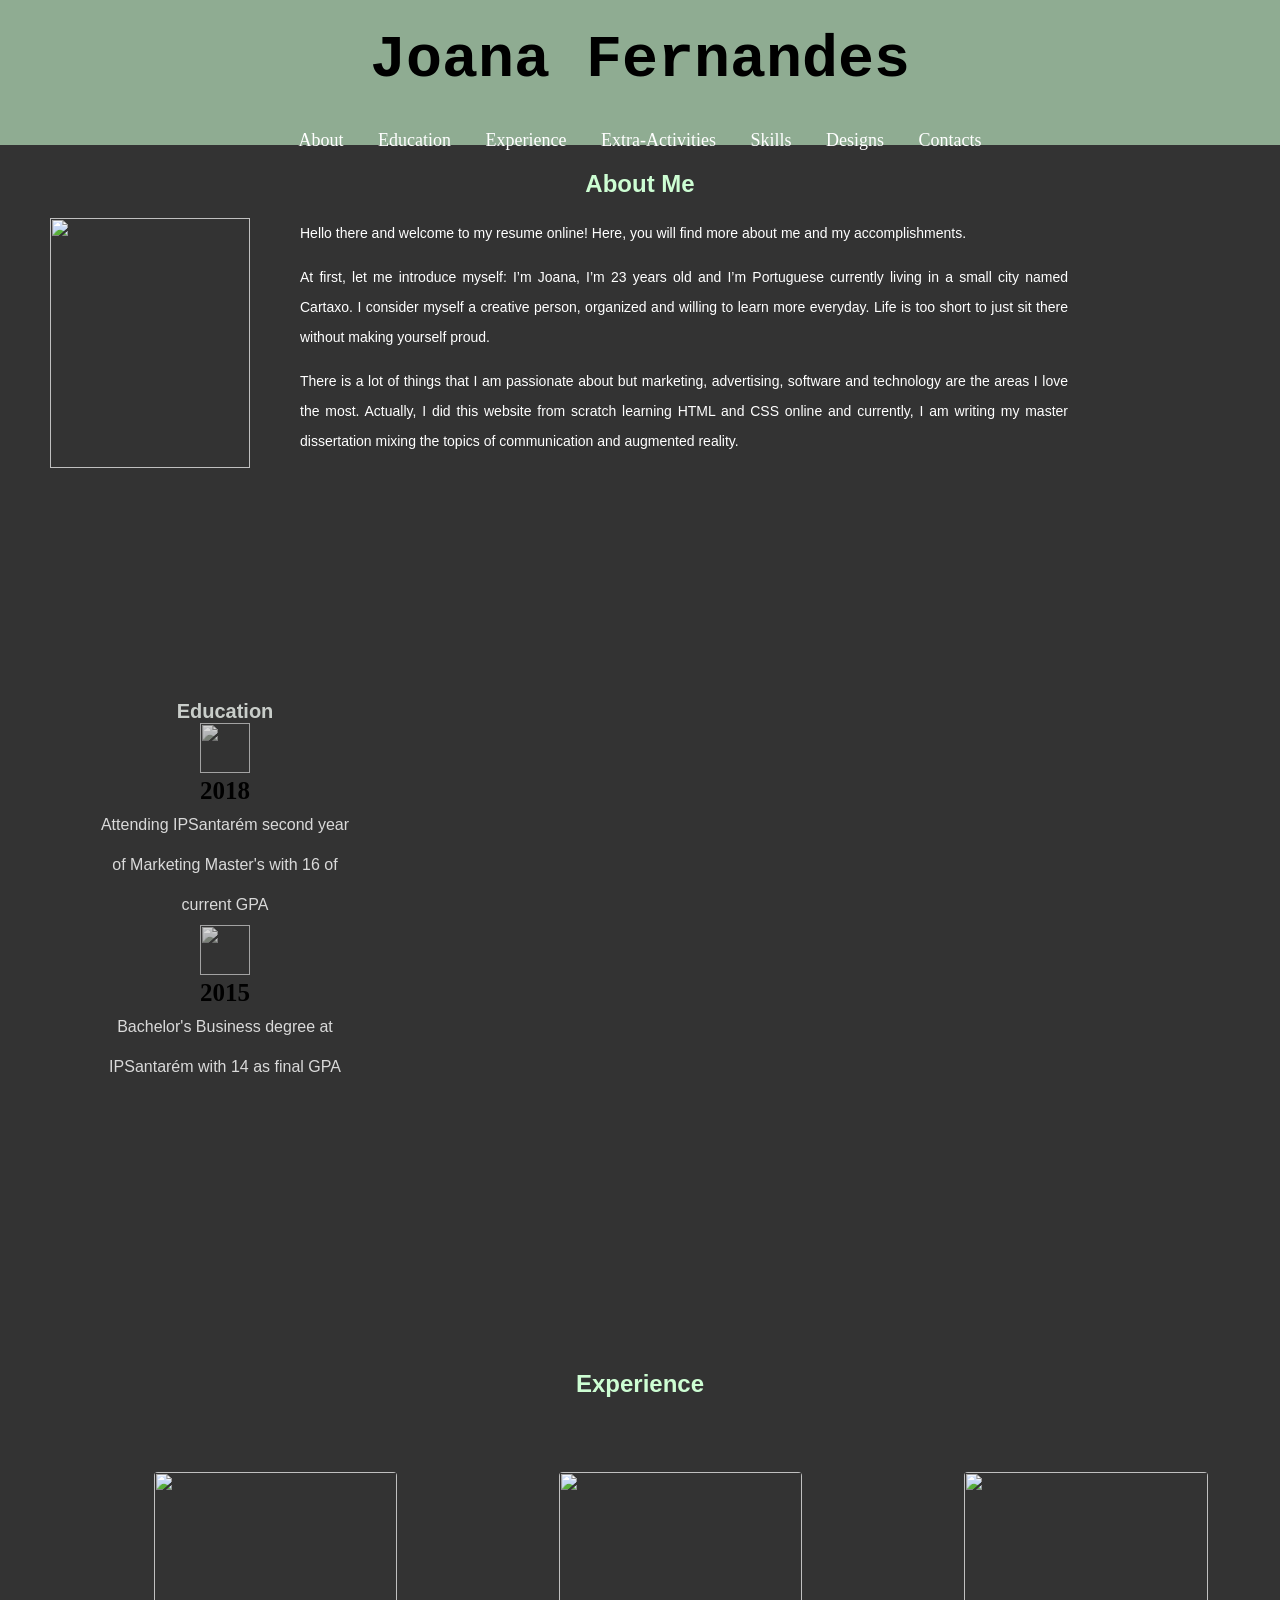
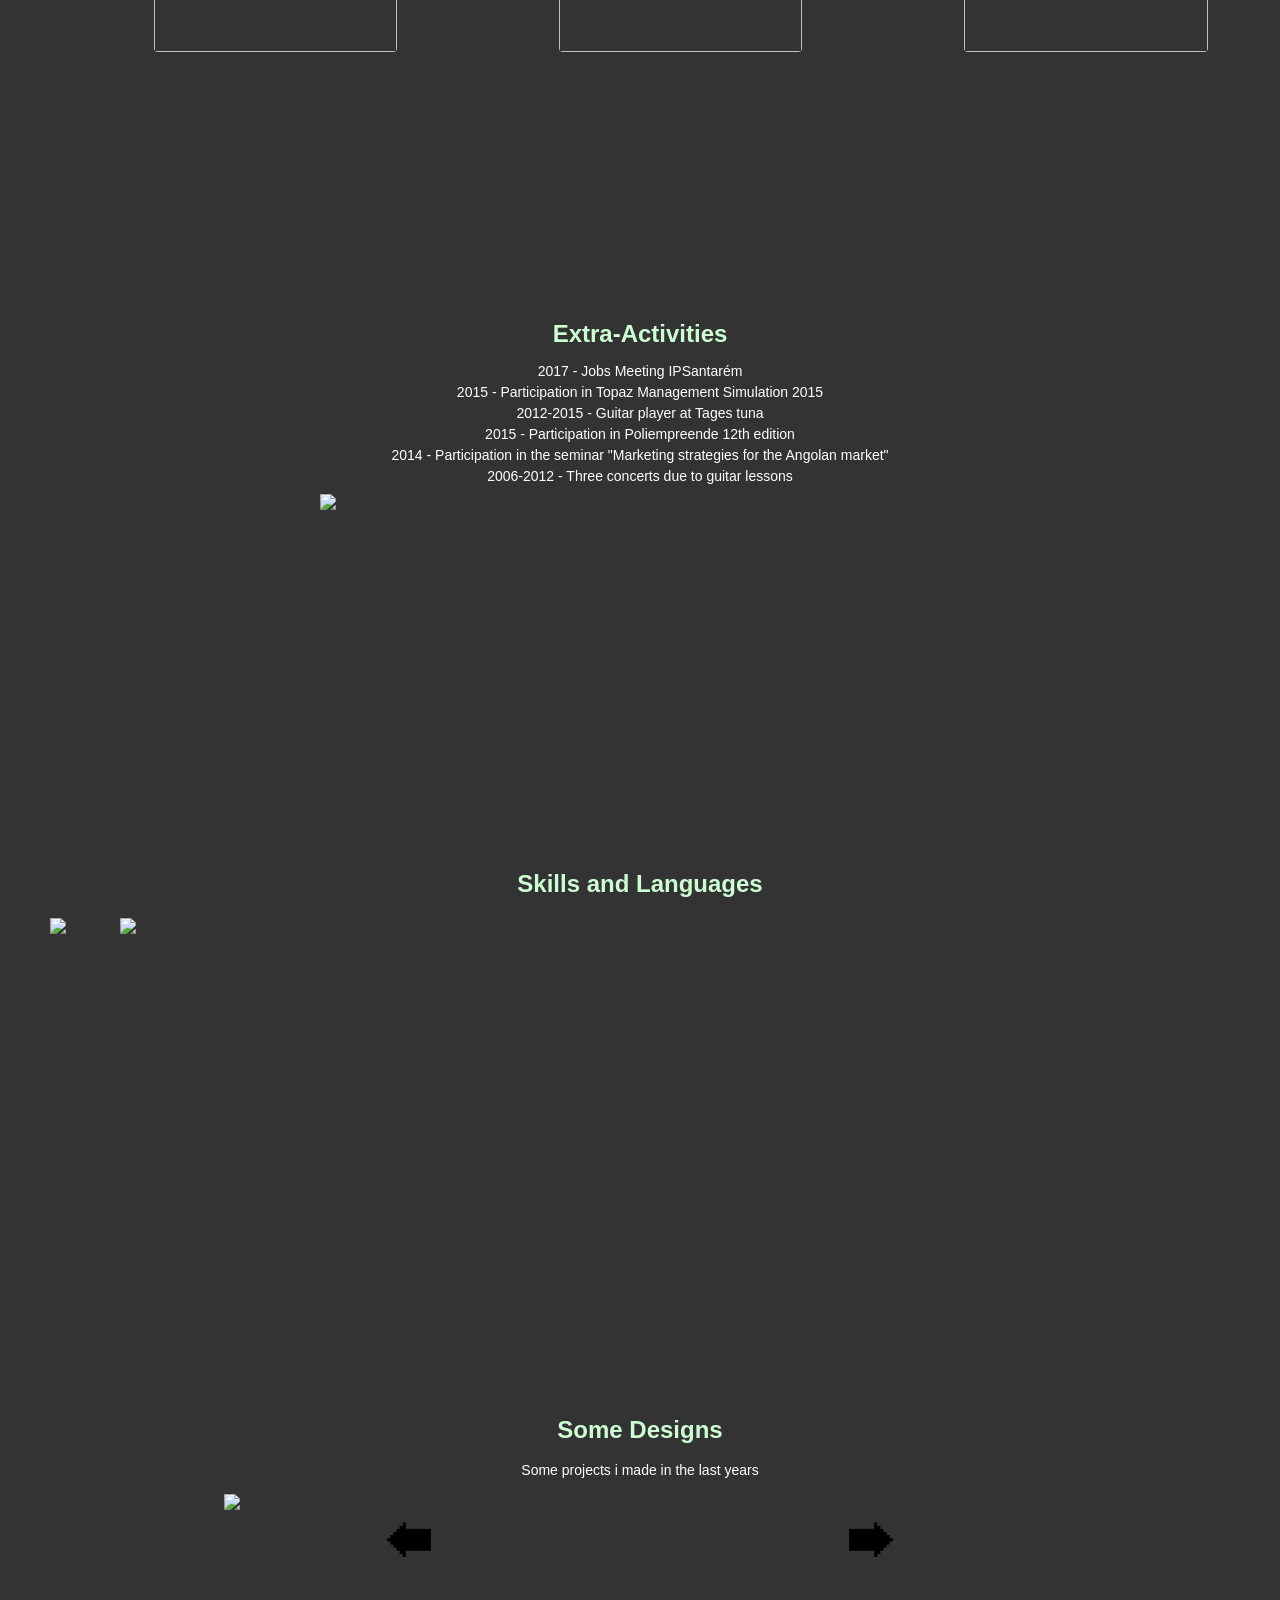
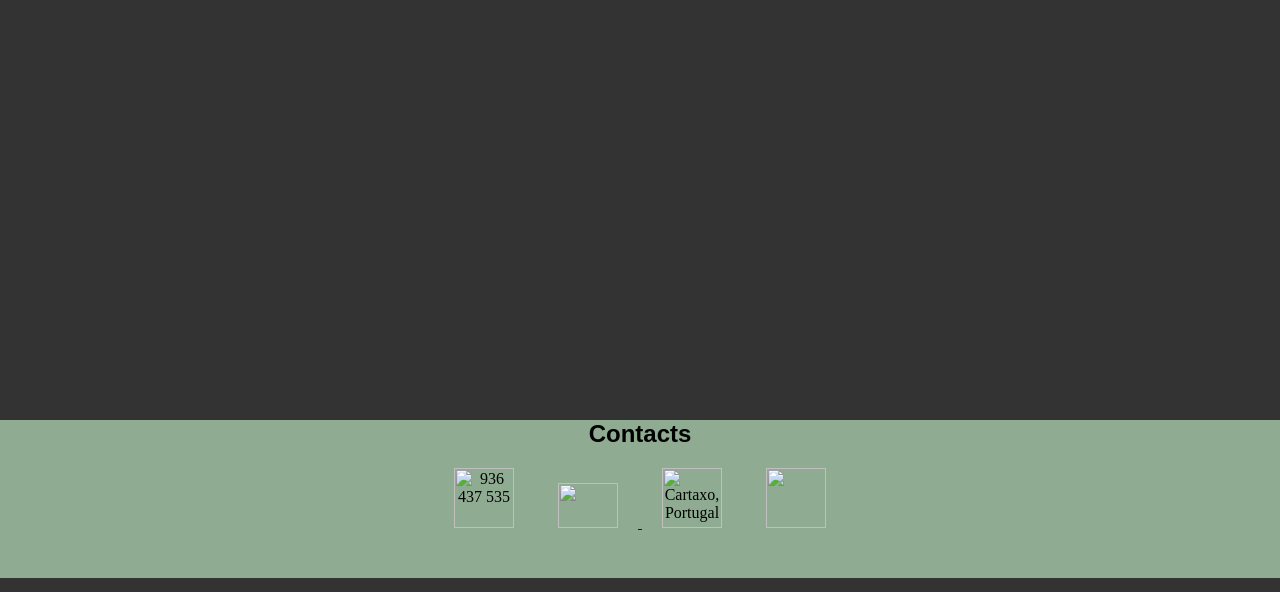
==== index.html @ cfbbe9d8 "Add files via upload" ====
<!DOCTYPE html>
<html>
<head>
<title> Resume - Joana Fernandes </title>
<link rel="stylesheet" type="text/css" href="style.css"/>
</head>

<body>

<div class="banner">
<h1>Joana Fernandes </h1>

<a href="#aboutme"> About </a>
<a href="#education"> Education </a>
<a href="#experience"> Experience </a>
<a href="#extraactivities"> Extra-Activities </a>
<a href="#skills"> Skills </a>
<a href="#Designs"> Designs </a>
<a href="#contacts"> Contacts </a>
</div>

 <div id="aboutme">
<h2> About Me </h2>
<img width="200px" height="250px"src="http://i67.tinypic.com/v618bc.png">
<p>Hello there and welcome to my resume online! Here, you will find more about me and my accomplishments. </p>
<p>At first, let me introduce myself: I’m Joana, I’m 23 years old and I’m Portuguese currently living in a small city named Cartaxo.  
I consider myself a creative person, organized and willing to learn more everyday. 
Life is too short to just sit there without making yourself proud. </p>
<p>There is a lot of things that I am passionate about but marketing, advertising, software and technology are the areas I love the most. 
Actually, I did this website from scratch learning HTML and CSS online and currently, 
I am writing my master dissertation mixing the topics of communication and augmented reality. </p>

</div>

<div id="education">

<h2> Education </h2> 

<img src="https://png.icons8.com/metro/1600/graduation-cap.png"/>
<h3> 2018</h3>
<p>Attending IPSantarém second year of Marketing Master's with 16 of current GPA </p>
<img src="https://png.icons8.com/metro/1600/graduation-cap.png"/>
<h3>2015</h3>
<p> Bachelor's Business degree at IPSantarém with 14 as final GPA </p>

</div>

<div id="experience">
<h2> Experience </h2>
<p> </p>

<div class="imagensbg">
   <img src="https://2.kekantoimg.com/UaIjqUf27UgQPPOAHUB87LvM6WU=/fit-in/600x600/s3.amazonaws.com/kekanto_pics/pics/254/216254.jpg" />
  <h3 style="color:#ff0026"> Abr 2017 - Jun 2018 </h3>
  <p>  Store Operator <br> <br>Customer service, cashier and restock </p>
 
  </div>
<div class="imagensbg">
    <img src="http://www.empregoestagios.com/wp-content/uploads/2015/05/bpi-660x330.jpg" />
	<h3 style="color:#ff6600">Jul 2015 - Sept 2015 </h3>
  <p>  Internship <br><br> Costumer service, Front office support <br> 18 on my internship report </p>
  </div>
<div class="imagensbg">	
    <img src="http://www.logotypes101.com/logos/672/302BCB222F5D45BB90BD80742C43D25B/EPAL.png" />
	<h3  style="color:#000066"> Jul 2012, Jul 2013, Ago 2014 </h3> <br>
  <p> <br> OTL program <br> <br>Administration support </p>
   </div> 


 
</div>

</div>

<div id="extraactivities">
<h2> Extra-Activities </h2>
<p>2017 - Jobs Meeting IPSantarém </p>
<p>2015 - Participation in Topaz Management Simulation 2015 </p>
<p>2012-2015 - Guitar player at Tages tuna</p>
<p>2015 - Participation in Poliempreende 12th edition </p>
<p>2014 - Participation in the seminar "Marketing strategies for the Angolan market"
<p>2006-2012 - Three concerts due to guitar lessons</p>

<div class="slide">
<div class="w3-content w3-section" style="max-width:700px">
  <img class="mySlides" src="https://preview.ibb.co/kyQ2nc/10277605_10202458684885717_4174566736379239575_n.jpg" style="width:100%">
  <img class="mySlides" src="https://preview.ibb.co/dz0otH/11406597_10200577882367335_7203238937475025468_o_1.jpg" style="width: 100%">
  <img class="mySlides" src="https://preview.ibb.co/cvKv7c/1524588_10202294878305693_637626497_n.jpg" style="width:100%">

</div>


<script>
var myIndex = 2;
carousel();

function carousel() {
    var i;
    var x = document.getElementsByClassName("mySlides");
    for (i = 0; i < x.length; i++) {
       x[i].style.display = "none";  
    }
    myIndex++;
    if (myIndex > x.length) {myIndex = 1}    
    x[myIndex-1].style.display = "block";  
    setTimeout(carousel, 2000);
}
</script>
</div>
</div>
</div>

<div id="skills">
<h2> Skills and Languages </h2>
<img src="https://preview.ibb.co/n0gea7/linguas.png"/>
<img src="https://preview.ibb.co/fcP48S/skills.png"/>
<p> </p>
</div>



<div id="Designs">
<h2> Some Designs</h2>
<p> Some projects i made in the last years  </p>


<div class="Slideshow2">
  
  <img class="mySlides1" src="https://preview.ibb.co/nztbJS/Explica_es_Cover.jpg" style="width:65%" class="center">
  <img class="mySlides1" src="https://thumb.ibb.co/fRWP57/Explica_es_FB.png" style="width:25%" >
  <img class="mySlides1" src="https://preview.ibb.co/iednQ7/Explica_es_Poster.jpg" style="width:17%" >
  <img class="mySlides1" src="https://image.ibb.co/kQuQaJ/C_pia_de_Rotel.png" style="width:25%">
  <img class="mySlides1" src="https://preview.ibb.co/fDh8YS/PP1.png" style="width:50%" >
  <img class="mySlides1" src="https://preview.ibb.co/f3hmJS/PP2.png" style="width:60%"  >
  <img class="mySlides1" src="https://preview.ibb.co/gJDyXn/PP3.png" style="width:50%" >
  <img class="mySlides1" src="https://preview.ibb.co/bHh3yS/PP4.png" style="width:65%">
  <img class="mySlides1" src="https://image.ibb.co/jxh6k7/X.png" style="width:20%">
  
  
 <button class="buttonleft" onclick="plusDivs(-1)">&#129092;</button>
 <button class="buttonright" onclick="plusDivs(1)">&#129094;</button>
  
</div>



<script>
var slideIndex = 1;
showDivs(slideIndex);

function plusDivs(n) {
  showDivs(slideIndex += n);
}

function showDivs(n) {
  var i;
  var x = document.getElementsByClassName("mySlides1");
  if (n > x.length) {slideIndex = 1}    
  if (n < 1) {slideIndex = x.length}
  for (i = 0; i < x.length; i++) {
     x[i].style.display = "none";  
  }
  x[slideIndex-1].style.display = "block";  
}
</script>

</div>
<div id="contacts">
<h2> Contacts </h2>

<img width="60px" height="60px" title="936 437 535" src="https://image.ibb.co/b0C7TS/phone.png"  />

<a href="mailto:joanamargarida@outlook.com">
<img width="60px" height="45px" src="https://image.ibb.co/gVv0hn/mail.png"/>
</a>

<img width="60px" height="60px" title="Cartaxo, Portugal" src="https://image.ibb.co/hGCKa7/location.png
"/>

<a href="https://www.linkedin.com/in/joanamargaridafernandes/"> 
<img width="60px" height="60px" src="https://image.ibb.co/bJsroS/linkedin.png" /> 
</a>
<p> </p>
</div>



</body>




</html>
---- style.css ----
body {
	height: 100%;
	margin: 0;
	width: 100%;
	background-color: #333333;
}

.banner{
	border-top-color:#595959;
	background-color: hsla(127, 96%, 90%, 0.6);
	position:fixed;
	width:100%;
	height:15%;
	Text-align:center;
	z-index:6;
	padding-bottom:10px;
	line-height:40px;

}
.banner a{
	color:#FFFFFF;
	opacity:100%;
	text-decoration: none;
	word-Spacing: 30px;
	font-size:18px;
	
}
.banner a:hover {
    color: #667f69;
	text-decoration: none;
}
h1{
	font-size:60px;
	font-family: Courier New;
	
}
h2{
	font-family:"Lucida Sans Unicode", "Lucida Grande", sans-serif;
	text-align:center;
	z-index:5;
	color:hsl(127, 96%, 90%);
}
p{
	font-family: "Lucida Sans Unicode", "Lucida Grande", sans-serif;
	font-size:14px;
	color:white;
}

#aboutme{
	height:400px;
	position: relative;
	padding-top:150px;
}

#aboutme p{
	padding-left:300px;
	width:60%;
	text-align: justify;
    text-justify: inter-word;
	line-height:30px;

	
}
#aboutme img {
	float:left;
	padding-left: 50px;
	
}

#education h2{
	width:250px;
	padding-left:100px;
	font-size:20px;
	text-align:center;
	margin: 0;
	padding-bottom: 0;
	padding-top: 0;
}
#education p{
	width:250px;
	padding-left:100px;
	font-size:16px;
	text-align:center;
	color: #ffffff;
	opacity:1;
	margin: 0;
	padding-bottom: 0;
	padding-top: 0;
	line-height:40px;
}
#education h3{
	width:250px;
	padding-left:100px;
	font-size:25px;
	text-align:center;
	margin: 0;
	padding-bottom: 0;
	padding-top: 0;
}
#education{
	background-image: url("https://tinyurl.com/y7r645mg") ;
	background-attachment: fixed;
    background-position: center;
    background-size: cover;
	background-repeat: no-repeat;
	height:500px;
	filter: grayscale(90%) brightness(85%);
	padding-top:150px;
}
#education img{
	width:50px;
	height:50px;
	padding-left:200px;
	text-align:center;
	margin: 0;
	padding-bottom: 0;
	padding-top: 0;
}


#experience{
	height:400px;
	padding-top:150px;
}
#experience h2{
	padding-bottom: 50px;
	
}


.imagensbg{
	height:45%;
	width:19%;
	display:inline-block;
	margin:4px;
	position:relative;
	padding-left:150px;
	padding-right;100px;
}

.imagensbg img{
	width:100%;
	height:100%;
	border-radius:4px;
	transition:1s;
}

.imagensbg:hover img{
	filter: grayscale(100%) blur(3px) brightness(60%);
	
}
.imagensbg h3{
	position:absolute;
	top:10%;
	z-index:1;
	text-align:center;
	width:60%;
	opacity:0;
	transition:.1s;
}
	.imagensbg:hover h3 {
	opacity:1;
}


.imagensbg p{
	position:absolute;
	top:30%;
	z-index:1;
	color:#fff;
	text-align:center;
	width:60%;
	opacity:0;
	transition:.1s;
	
}
	.imagensbg:hover p {
	opacity:1;
}


#extraactivities{
	height:400px;
	padding-top:150px;
	width:100%;
	
	
}
#extraactivities p {
	text-align:center;
	line-height:0.5;
	
}

.slide{
	padding-left:320px;	
}

#skills{
	height:400px;
	padding-top:150px;
	background:#00000;
	z-index:6;
}

#skills img {
	width:40%;
	padding-left:50px;
	margin-left: auto;
    margin-right: auto;
}

#Designs{
	height:400px;
	padding-top:150px;
	line-height:20px;
	padding-bottom:200px;
}

#Designs p{
	text-align:center;
	
}

.buttonright{
	float:right;
	padding-right:30%;
	background:none;
	border:none;
	padding-bottom:70px;
	font-size:50px;
}
.buttonleft {
	padding-left:30%;
	background:none;
	border:none;
	width:10%;
	padding-bottom:70px;
	font-size:50px;
	
}
.mySlides1 {
    display: block;
    margin-left: auto;
    margin-right: auto;
    width: 50%;
}

#contacts{
	text-align:center;
	background-color: hsla(127, 96%, 90%, 0.6);
}
#contacts img{
padding-left:20px;
padding-right:20px;	
padding-bottom:50px;
	
}

#contacts h2{
	color:black
}

#contacts img:hover{
	opacity:50%;
}
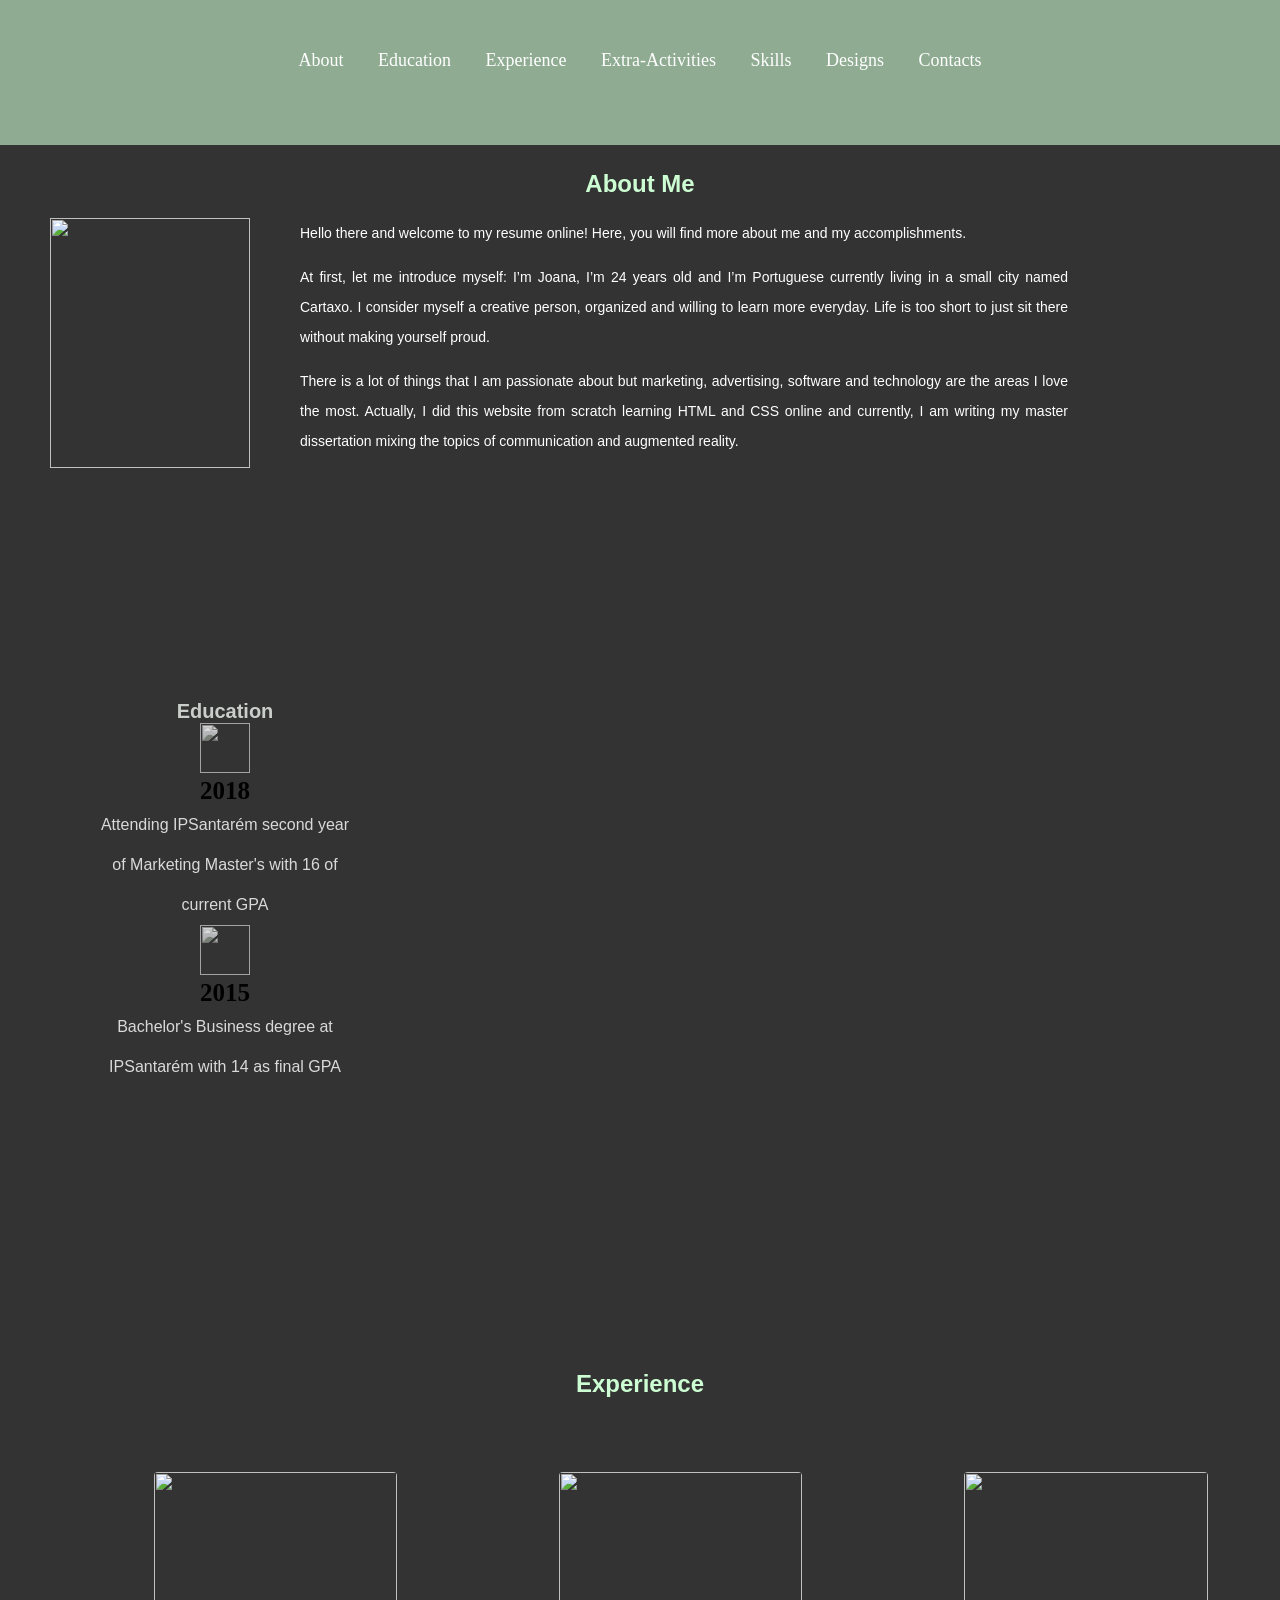
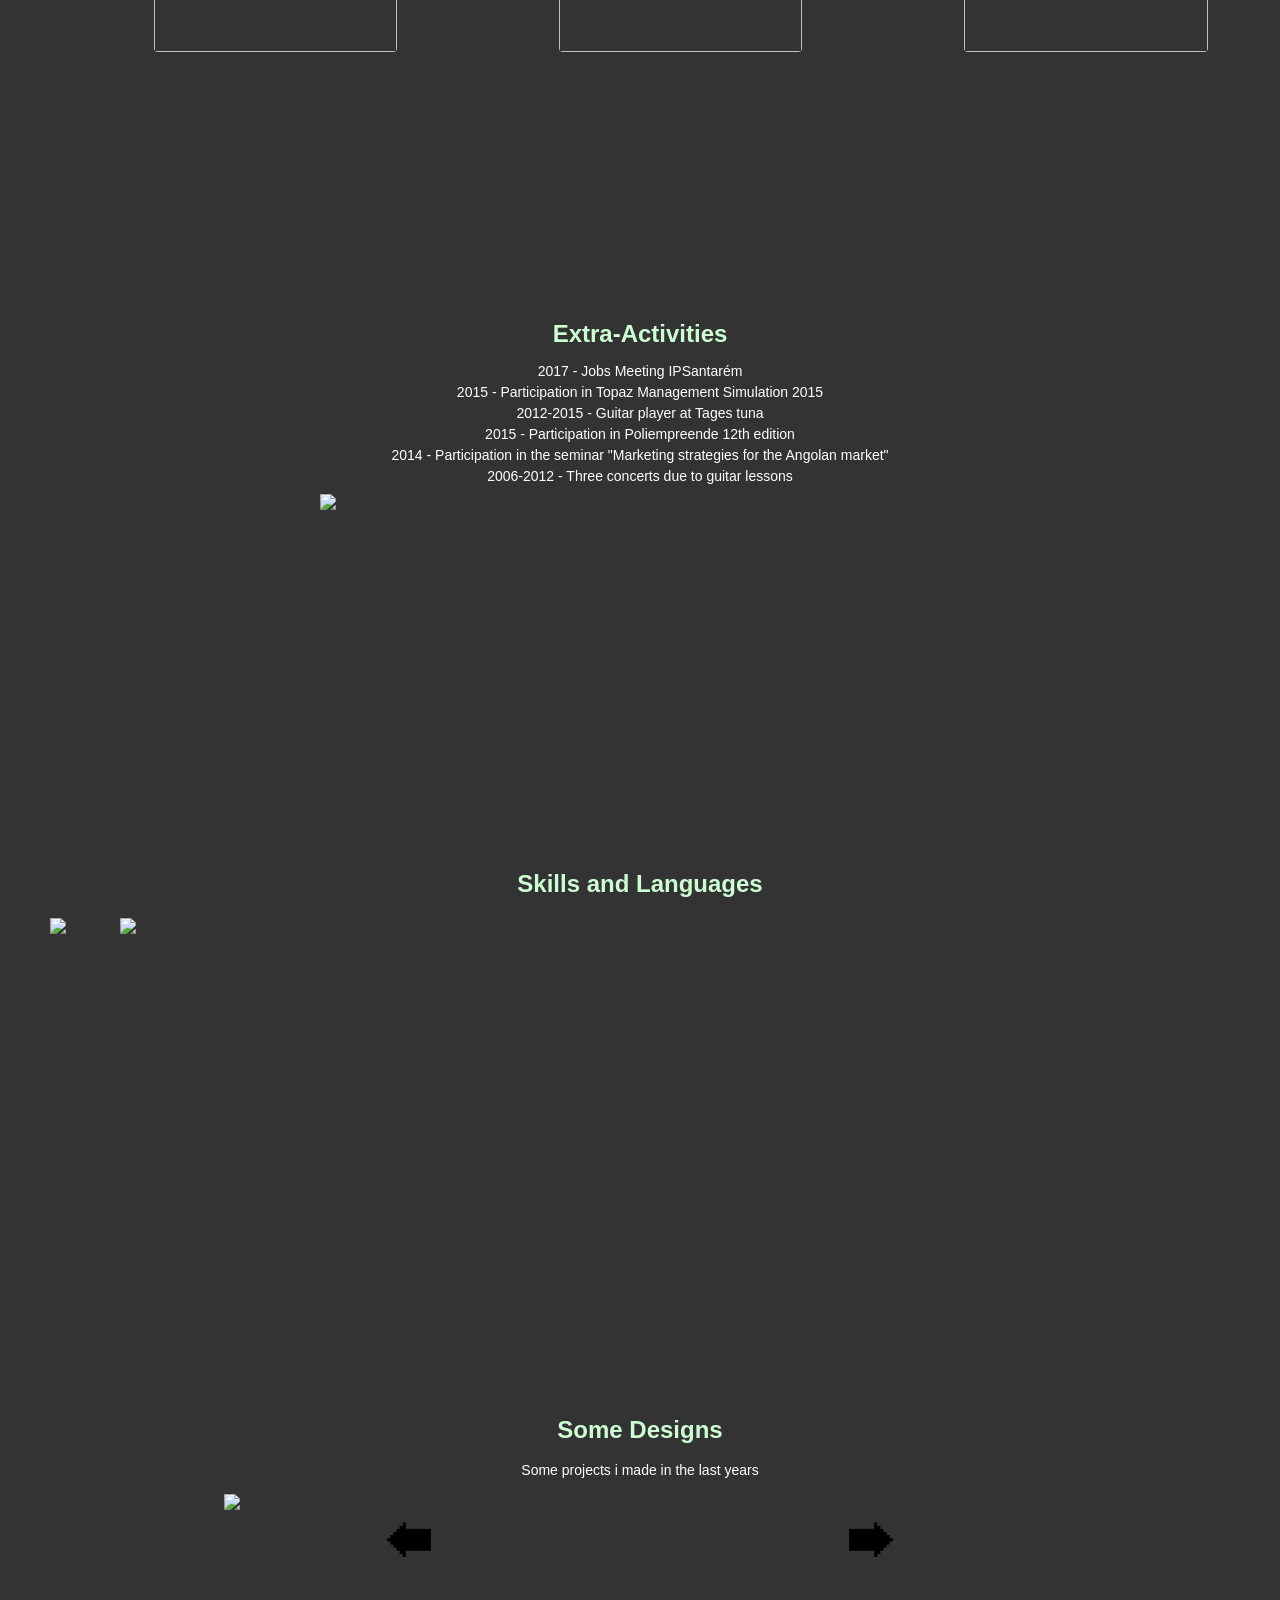
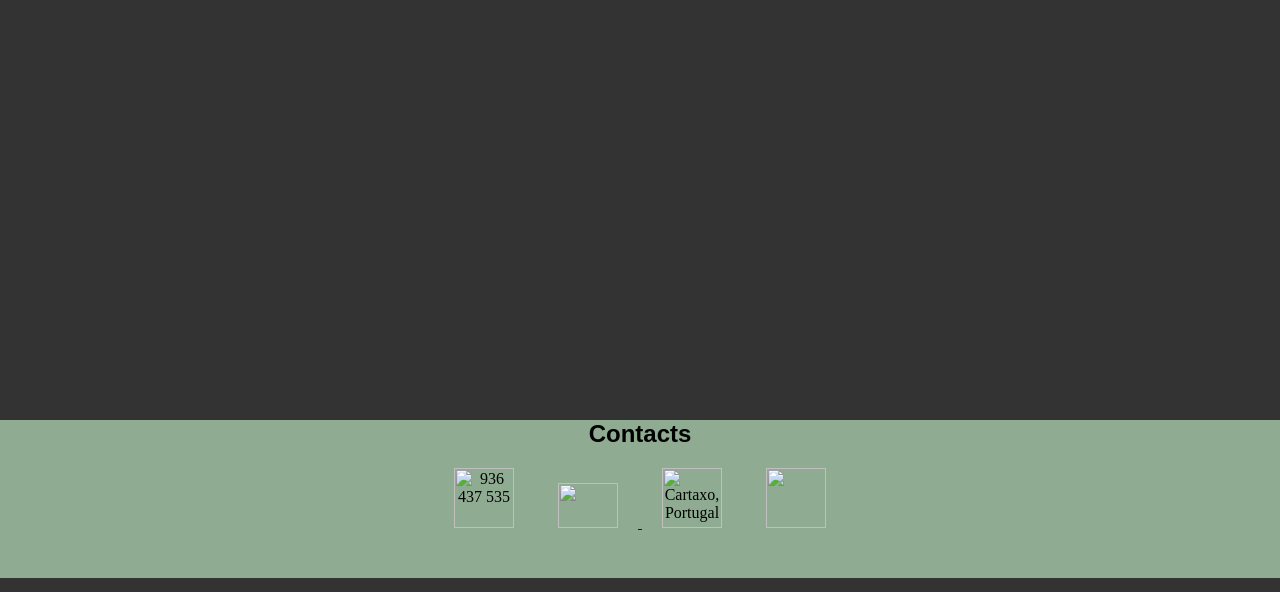
==== commit 2c398bc8: "Add files via upload" ====
--- a/index.html
+++ b/index.html
@@ -8,7 +8,7 @@
 <body>
 
 <div class="banner">
-<h1>Joana Fernandes </h1>
+<h1>  </h1>
 
 <a href="#aboutme"> About </a>
 <a href="#education"> Education </a>
@@ -23,7 +23,7 @@
 <h2> About Me </h2>
 <img width="200px" height="250px"src="http://i67.tinypic.com/v618bc.png">
 <p>Hello there and welcome to my resume online! Here, you will find more about me and my accomplishments. </p>
-<p>At first, let me introduce myself: I’m Joana, I’m 23 years old and I’m Portuguese currently living in a small city named Cartaxo.  
+<p>At first, let me introduce myself: I’m Joana, I’m 24 years old and I’m Portuguese currently living in a small city named Cartaxo.  
 I consider myself a creative person, organized and willing to learn more everyday. 
 Life is too short to just sit there without making yourself proud. </p>
 <p>There is a lot of things that I am passionate about but marketing, advertising, software and technology are the areas I love the most. 
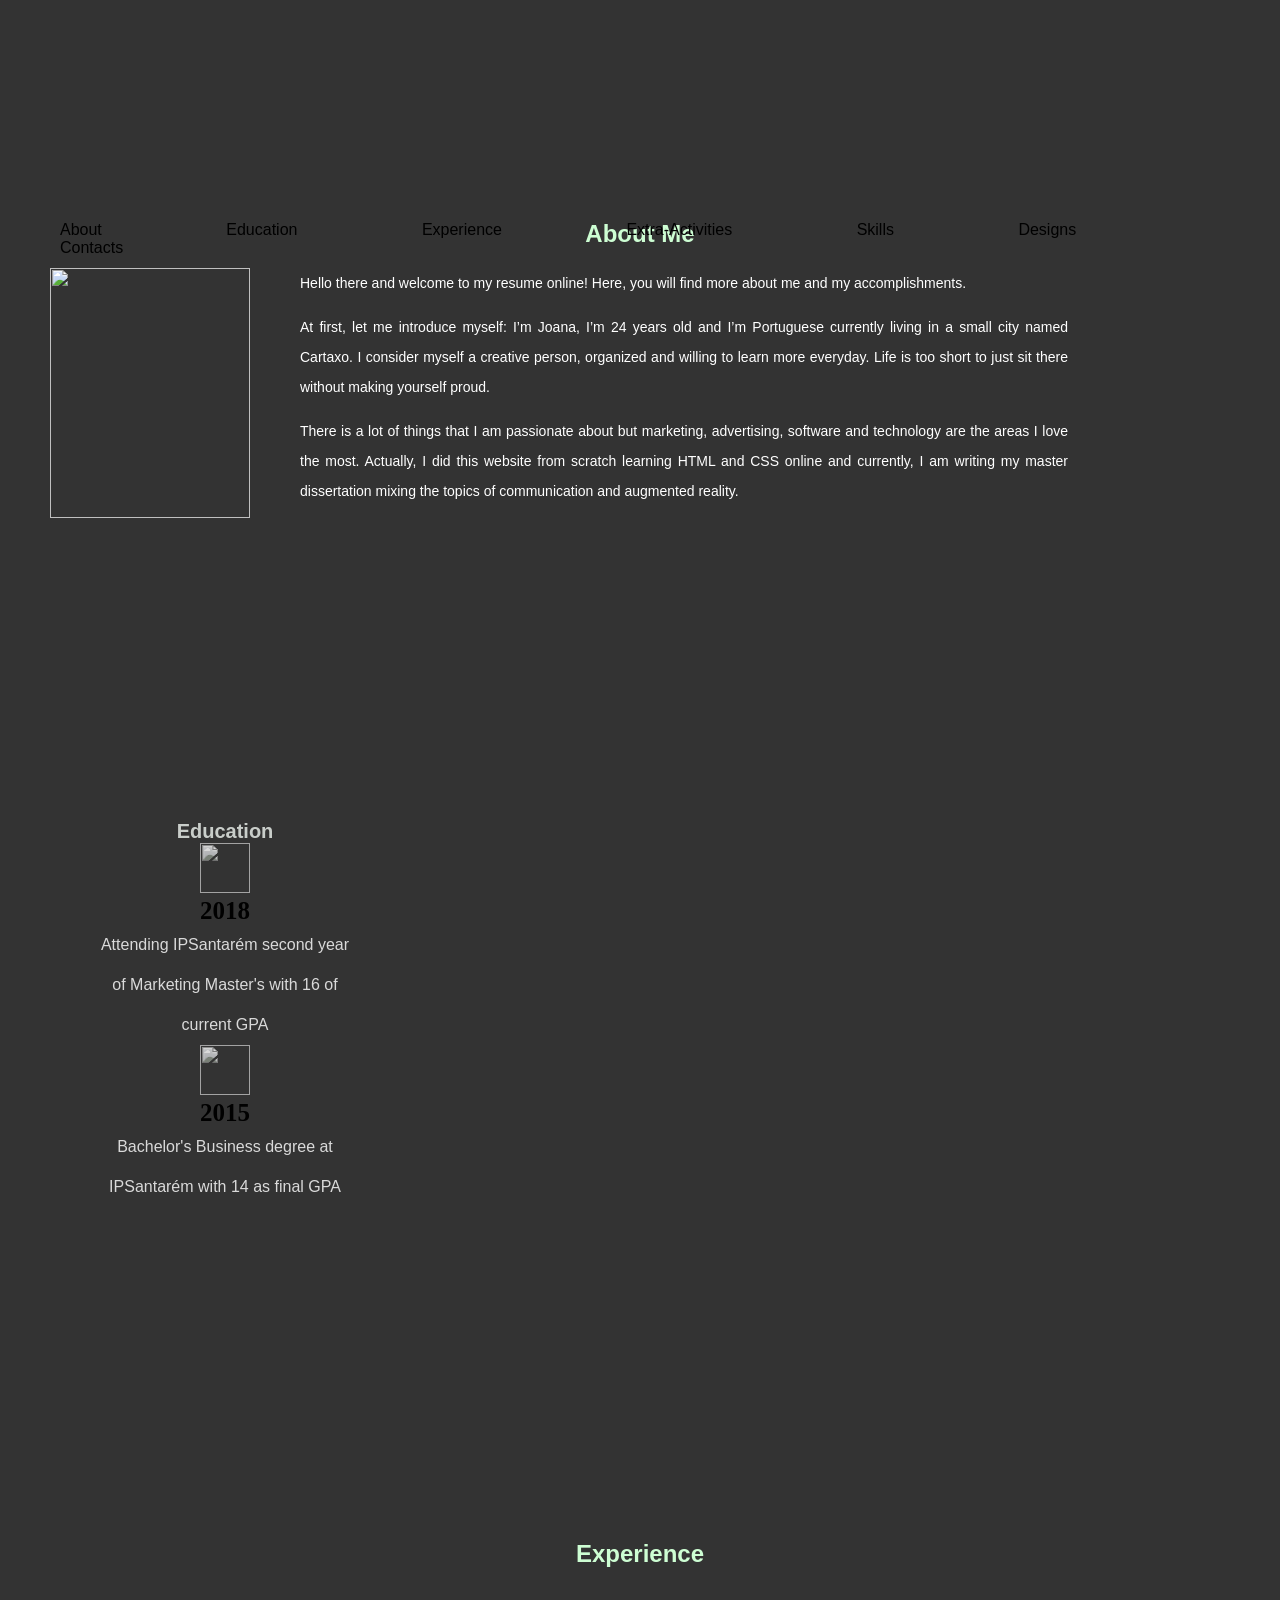
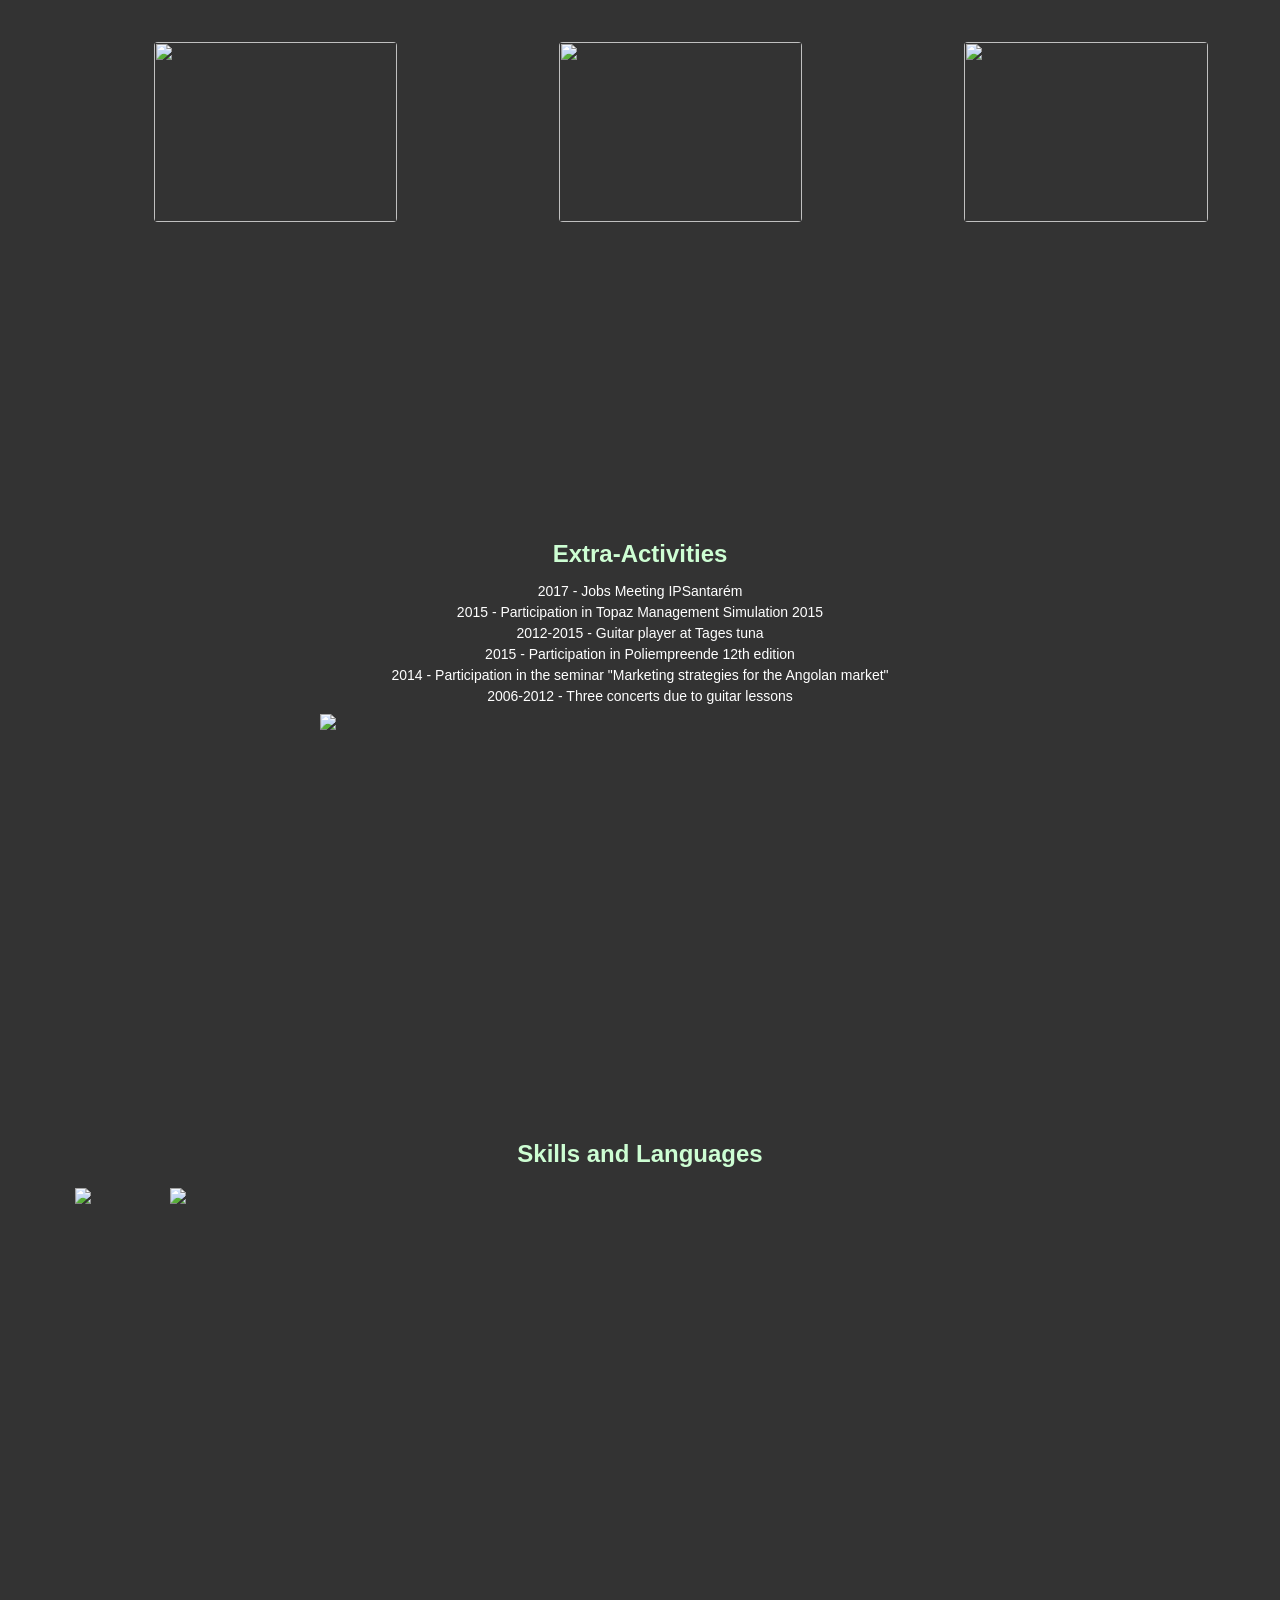
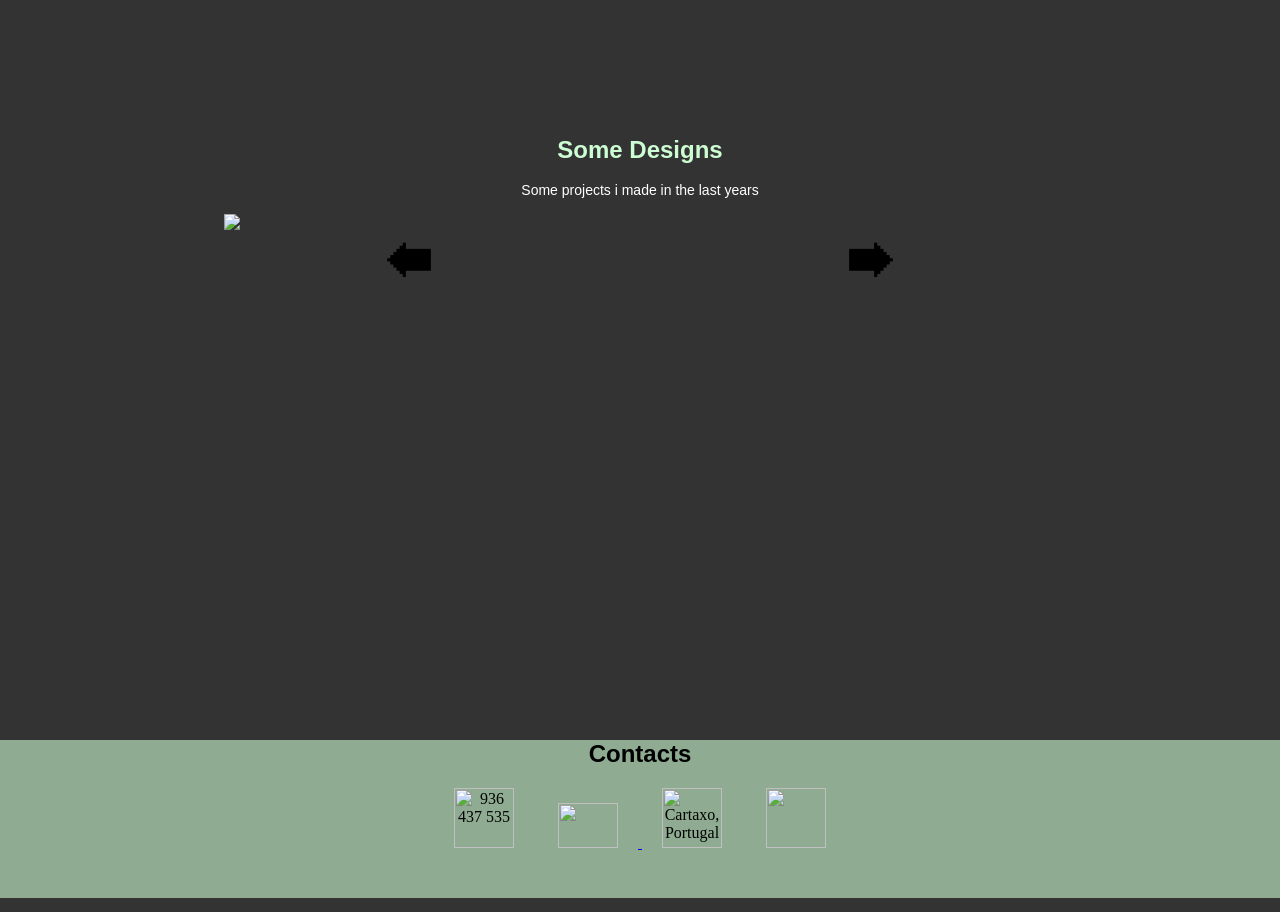
==== commit 2301ee0b: "Add files via upload" ====
--- a/index.html
+++ b/index.html
@@ -112,8 +112,8 @@
 
 <div id="skills">
 <h2> Skills and Languages </h2>
-<img src="https://preview.ibb.co/n0gea7/linguas.png"/>
-<img src="https://preview.ibb.co/fcP48S/skills.png"/>
+<img src="https://preview.ibb.co/bwHs7y/Portuguese_1.png"/>
+<img src="https://preview.ibb.co/bNbNqJ/Copy_of_Portuguese.png"/>
 <p> </p>
 </div>
 
--- a/style.css
+++ b/style.css
@@ -1,266 +1,268 @@
-body {
-	height: 100%;
-	margin: 0;
-	width: 100%;
-	background-color: #333333;
-}
-
-.banner{
-	border-top-color:#595959;
-	background-color: hsla(127, 96%, 90%, 0.6);
-	position:fixed;
-	width:100%;
-	height:15%;
-	Text-align:center;
-	z-index:6;
-	padding-bottom:10px;
-	line-height:40px;
-
-}
-.banner a{
-	color:#FFFFFF;
-	opacity:100%;
-	text-decoration: none;
-	word-Spacing: 30px;
-	font-size:18px;
-	
-}
-.banner a:hover {
-    color: #667f69;
-	text-decoration: none;
-}
-h1{
-	font-size:60px;
-	font-family: Courier New;
-	
-}
-h2{
-	font-family:"Lucida Sans Unicode", "Lucida Grande", sans-serif;
-	text-align:center;
-	z-index:5;
-	color:hsl(127, 96%, 90%);
-}
-p{
-	font-family: "Lucida Sans Unicode", "Lucida Grande", sans-serif;
-	font-size:14px;
-	color:white;
-}
-
-#aboutme{
-	height:400px;
-	position: relative;
-	padding-top:150px;
-}
-
-#aboutme p{
-	padding-left:300px;
-	width:60%;
-	text-align: justify;
-    text-justify: inter-word;
-	line-height:30px;
-
-	
-}
-#aboutme img {
-	float:left;
-	padding-left: 50px;
-	
-}
-
-#education h2{
-	width:250px;
-	padding-left:100px;
-	font-size:20px;
-	text-align:center;
-	margin: 0;
-	padding-bottom: 0;
-	padding-top: 0;
-}
-#education p{
-	width:250px;
-	padding-left:100px;
-	font-size:16px;
-	text-align:center;
-	color: #ffffff;
-	opacity:1;
-	margin: 0;
-	padding-bottom: 0;
-	padding-top: 0;
-	line-height:40px;
-}
-#education h3{
-	width:250px;
-	padding-left:100px;
-	font-size:25px;
-	text-align:center;
-	margin: 0;
-	padding-bottom: 0;
-	padding-top: 0;
-}
-#education{
-	background-image: url("https://tinyurl.com/y7r645mg") ;
-	background-attachment: fixed;
-    background-position: center;
-    background-size: cover;
-	background-repeat: no-repeat;
-	height:500px;
-	filter: grayscale(90%) brightness(85%);
-	padding-top:150px;
-}
-#education img{
-	width:50px;
-	height:50px;
-	padding-left:200px;
-	text-align:center;
-	margin: 0;
-	padding-bottom: 0;
-	padding-top: 0;
-}
-
-
-#experience{
-	height:400px;
-	padding-top:150px;
-}
-#experience h2{
-	padding-bottom: 50px;
-	
-}
-
-
-.imagensbg{
-	height:45%;
-	width:19%;
-	display:inline-block;
-	margin:4px;
-	position:relative;
-	padding-left:150px;
-	padding-right;100px;
-}
-
-.imagensbg img{
-	width:100%;
-	height:100%;
-	border-radius:4px;
-	transition:1s;
-}
-
-.imagensbg:hover img{
-	filter: grayscale(100%) blur(3px) brightness(60%);
-	
-}
-.imagensbg h3{
-	position:absolute;
-	top:10%;
-	z-index:1;
-	text-align:center;
-	width:60%;
-	opacity:0;
-	transition:.1s;
-}
-	.imagensbg:hover h3 {
-	opacity:1;
-}
-
-
-.imagensbg p{
-	position:absolute;
-	top:30%;
-	z-index:1;
-	color:#fff;
-	text-align:center;
-	width:60%;
-	opacity:0;
-	transition:.1s;
-	
-}
-	.imagensbg:hover p {
-	opacity:1;
-}
-
-
-#extraactivities{
-	height:400px;
-	padding-top:150px;
-	width:100%;
-	
-	
-}
-#extraactivities p {
-	text-align:center;
-	line-height:0.5;
-	
-}
-
-.slide{
-	padding-left:320px;	
-}
-
-#skills{
-	height:400px;
-	padding-top:150px;
-	background:#00000;
-	z-index:6;
-}
-
-#skills img {
-	width:40%;
-	padding-left:50px;
-	margin-left: auto;
-    margin-right: auto;
-}
-
-#Designs{
-	height:400px;
-	padding-top:150px;
-	line-height:20px;
-	padding-bottom:200px;
-}
-
-#Designs p{
-	text-align:center;
-	
-}
-
-.buttonright{
-	float:right;
-	padding-right:30%;
-	background:none;
-	border:none;
-	padding-bottom:70px;
-	font-size:50px;
-}
-.buttonleft {
-	padding-left:30%;
-	background:none;
-	border:none;
-	width:10%;
-	padding-bottom:70px;
-	font-size:50px;
-	
-}
-.mySlides1 {
-    display: block;
-    margin-left: auto;
-    margin-right: auto;
-    width: 50%;
-}
-
-#contacts{
-	text-align:center;
-	background-color: hsla(127, 96%, 90%, 0.6);
-}
-#contacts img{
-padding-left:20px;
-padding-right:20px;	
-padding-bottom:50px;
-	
-}
-
-#contacts h2{
-	color:black
-}
-
-#contacts img:hover{
-	opacity:50%;
-}
+body {
+	height: 100%;
+	margin: 0;
+	width: 100%;
+	background-color: #333333;
+	
+}
+
+.banner{
+	background-image: url("https://preview.ibb.co/c5dMFJ/Marketer_business_management_dreamer.png");
+	background-attachment: scroll;
+    background-position: center;
+    background-size: cover;
+	background-repeat: no-repeat;
+	height:50px;
+	padding-top:200px;
+	position:fixed;
+	z-index: 6;
+
+}
+.banner a{
+	color:#000000;
+	opacity:100%;
+	text-decoration: none;
+	padding-left:60px;
+	padding-right:60px;
+	font-size:16px;
+	font-family: "Lucida Sans Unicode", "Lucida Grande", sans-serif;
+	
+}
+.banner a:hover {
+    color: #667f69;
+	text-decoration: none;
+}
+
+h1{
+	
+}
+h2{
+	font-family:"Lucida Sans Unicode", "Lucida Grande", sans-serif;
+	text-align:center;
+	z-index:5;
+	color:hsl(127, 96%, 90%);
+}
+p{
+	font-family: "Lucida Sans Unicode", "Lucida Grande", sans-serif;
+	font-size:14px;
+	color:white;
+}
+
+#aboutme{
+	height:400px;
+	position: relative;
+	padding-top:200px;
+}
+
+#aboutme p{
+	padding-left:300px;
+	width:60%;
+	text-align: justify;
+    text-justify: inter-word;
+	line-height:30px;
+
+	
+}
+#aboutme img {
+	float:left;
+	padding-left: 50px;
+	
+}
+
+#education h2{
+	width:250px;
+	padding-left:100px;
+	font-size:20px;
+	text-align:center;
+	margin: 0;
+	padding-bottom: 0;
+	padding-top: 0;
+}
+#education p{
+	width:250px;
+	padding-left:100px;
+	font-size:16px;
+	text-align:center;
+	color: #ffffff;
+	opacity:1;
+	margin: 0;
+	padding-bottom: 0;
+	padding-top: 0;
+	line-height:40px;
+}
+#education h3{
+	width:250px;
+	padding-left:100px;
+	font-size:25px;
+	text-align:center;
+	margin: 0;
+	padding-bottom: 0;
+	padding-top: 0;
+}
+#education{
+	background-image: url("https://tinyurl.com/y7r645mg") ;
+	background-attachment: fixed;
+    background-position: center;
+    background-size: cover;
+	background-repeat: no-repeat;
+	height:500px;
+	filter: grayscale(90%) brightness(85%);
+	padding-top:220px;
+}
+#education img{
+	width:50px;
+	height:50px;
+	padding-left:200px;
+	text-align:center;
+	margin: 0;
+	padding-bottom: 0;
+	padding-top: 0;
+}
+
+
+#experience{
+	height:400px;
+	padding-top:200px;
+}
+#experience h2{
+	padding-bottom: 50px;
+	
+}
+
+
+.imagensbg{
+	height:45%;
+	width:19%;
+	display:inline-block;
+	margin:4px;
+	position:relative;
+	padding-left:150px;
+	padding-right;100px;
+}
+
+.imagensbg img{
+	width:100%;
+	height:100%;
+	border-radius:4px;
+	transition:1s;
+}
+
+.imagensbg:hover img{
+	filter: grayscale(100%) blur(3px) brightness(60%);
+	
+}
+.imagensbg h3{
+	position:absolute;
+	top:10%;
+	z-index:1;
+	text-align:center;
+	width:60%;
+	opacity:0;
+	transition:.1s;
+}
+	.imagensbg:hover h3 {
+	opacity:1;
+}
+
+
+.imagensbg p{
+	position:absolute;
+	top:30%;
+	z-index:1;
+	color:#fff;
+	text-align:center;
+	width:60%;
+	opacity:0;
+	transition:.1s;
+	
+}
+	.imagensbg:hover p {
+	opacity:1;
+}
+
+
+#extraactivities{
+	height:400px;
+	padding-top:200px;
+	width:100%;
+	
+	
+}
+#extraactivities p {
+	text-align:center;
+	line-height:0.5;
+	
+}
+
+.slide{
+	padding-left:320px;	
+}
+
+#skills{
+	height:400px;
+	padding-top:200px;
+	background:#00000;
+	z-index:6;
+}
+
+#skills img {
+	width:500px;
+	padding-left:75px;
+	margin-left: auto;
+    margin-right: auto;
+}
+
+#Designs{
+	height:400px;
+	padding-top:200px;
+	line-height:20px;
+	padding-bottom:200px;
+}
+
+#Designs p{
+	text-align:center;
+	
+}
+
+.buttonright{
+	float:right;
+	padding-right:30%;
+	background:none;
+	border:none;
+	padding-bottom:70px;
+	font-size:50px;
+}
+.buttonleft {
+	padding-left:30%;
+	background:none;
+	border:none;
+	width:10%;
+	padding-bottom:70px;
+	font-size:50px;
+	
+}
+.mySlides1 {
+    display: block;
+    margin-left: auto;
+    margin-right: auto;
+    width: 50%;
+}
+
+#contacts{
+	text-align:center;
+	background-color: hsla(127, 96%, 90%, 0.6);
+}
+#contacts img{
+padding-left:20px;
+padding-right:20px;	
+padding-bottom:50px;
+	
+}
+
+#contacts h2{
+	color:black
+}
+
+#contacts img:hover{
+	opacity:50%;
+}
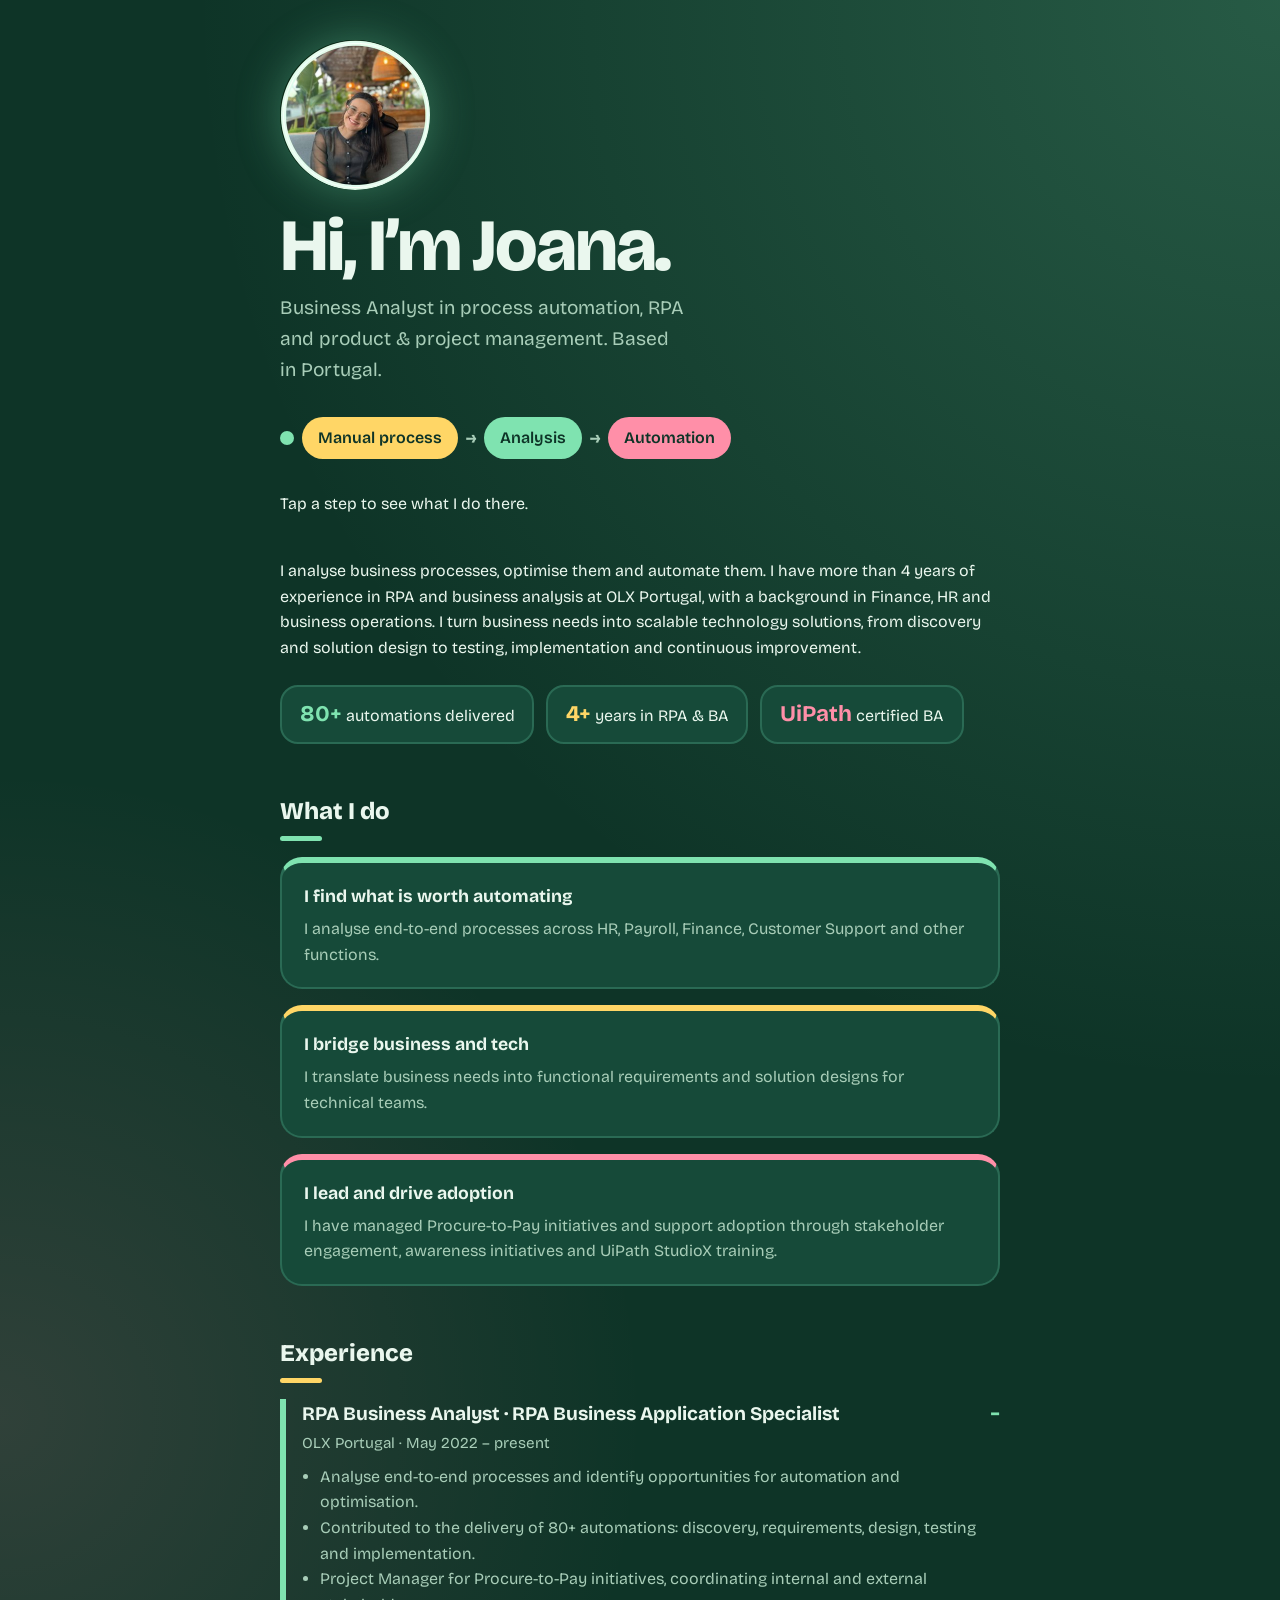
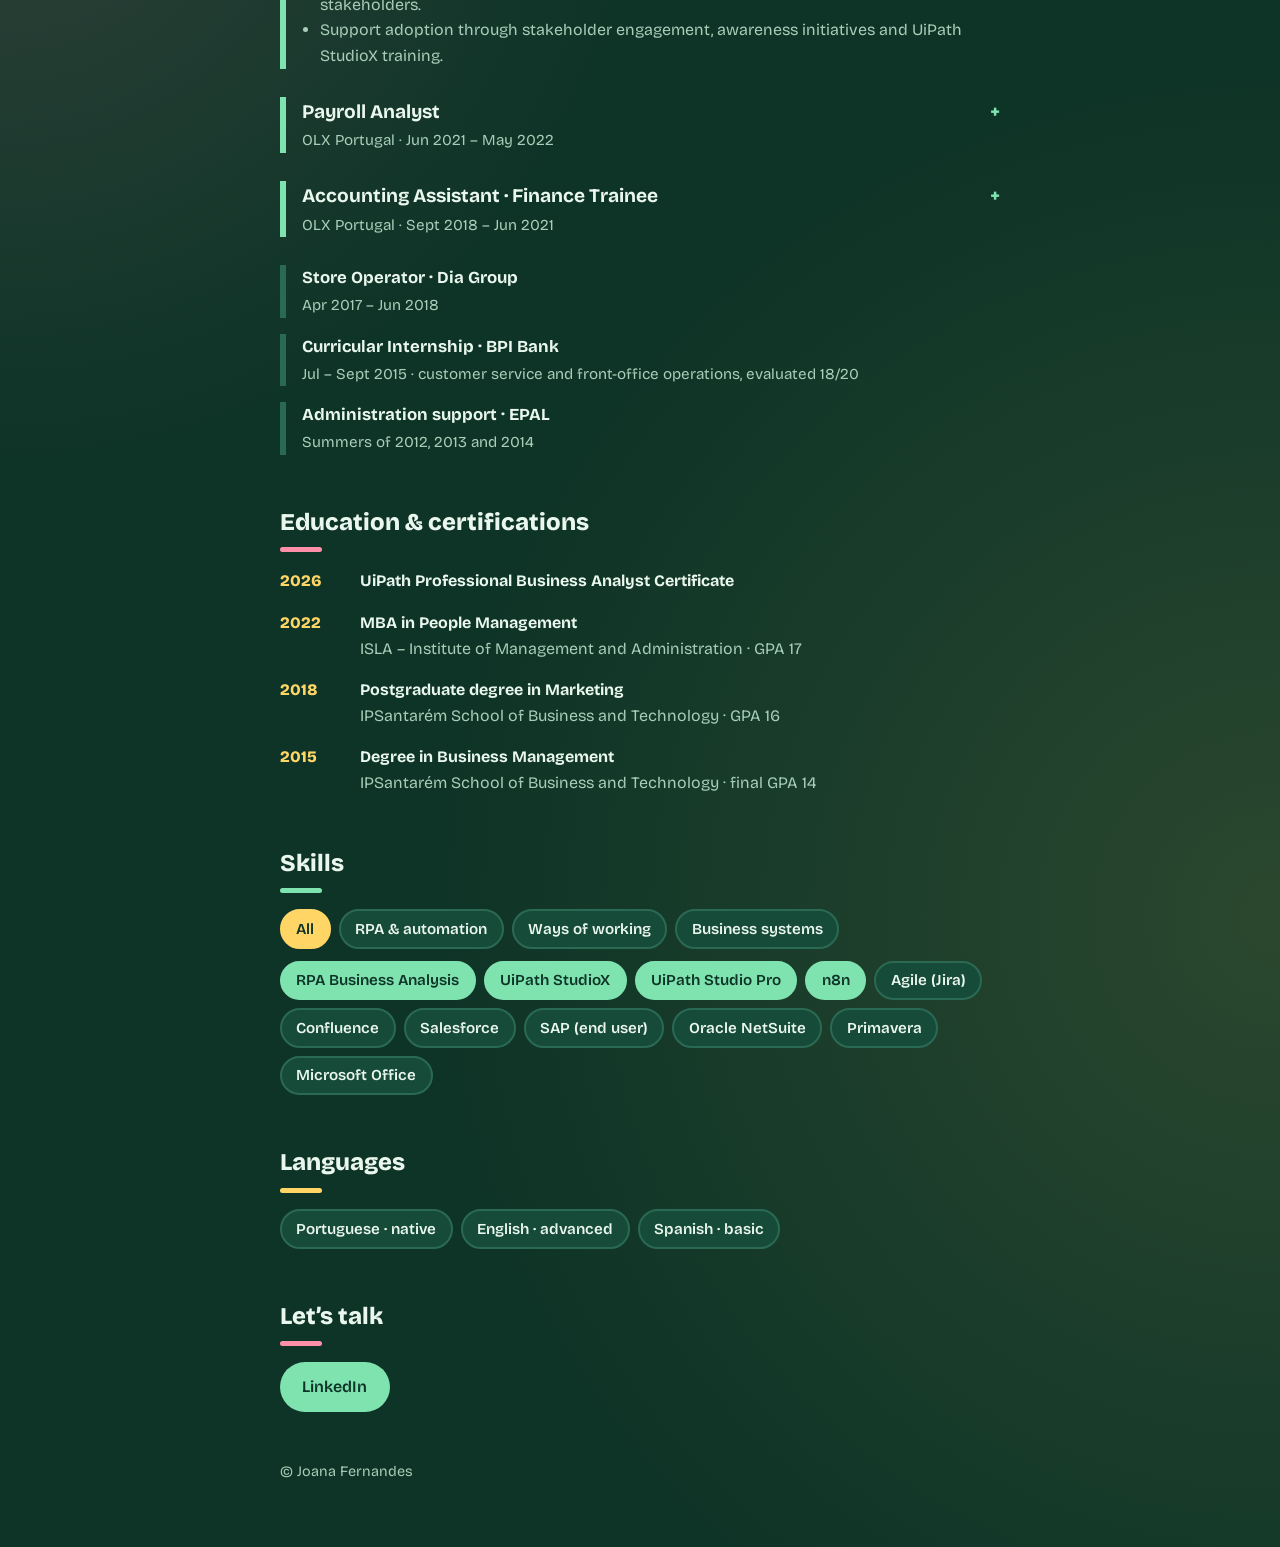
==== commit 3e233283: "Update index.html" ====
--- a/index.html
+++ b/index.html
@@ -1,193 +1,213 @@
 <!DOCTYPE html>
-<html>
+<html lang="en">
 <head>
-<title> Resume - Joana Fernandes </title>
-<link rel="stylesheet" type="text/css" href="style.css"/>
+<meta charset="utf-8">
+<meta name="viewport" content="width=device-width, initial-scale=1, viewport-fit=cover">
+<title>Joana Fernandes – Business Analyst · RPA</title>
+<link href="https://fonts.googleapis.com/css2?family=Bricolage+Grotesque:wght@400;600;800&display=swap" rel="stylesheet">
+<style>
+:root{--bg:#0e3427;--surface:#164a39;--ink:#eaf7ee;--muted:#a8cdb8;--pink:#ff8fa8;--mint:#7fe3b0;--sun:#ffd666;--line:#2a6a54;color-scheme:dark;
+box-sizing:border-box;padding-top:env(safe-area-inset-top,0px);padding-bottom:env(safe-area-inset-bottom,0px)}
+*{box-sizing:border-box}
+html{scroll-padding-top:env(safe-area-inset-top,0px)}
+body{margin:0;background:var(--bg);color:var(--ink);font-family:"Bricolage Grotesque",system-ui,-apple-system,"Segoe UI",sans-serif;line-height:1.6}
+main{max-width:760px;margin:0 auto;padding:2.5rem 1.25rem 4rem}
+h1{font-size:clamp(2.6rem,11vw,4.6rem);line-height:1;margin:0 0 .6rem;font-weight:800;letter-spacing:-.03em}
+h2{font-size:1.5rem;margin:3rem 0 1rem;font-weight:800}
+p{margin:0 0 1rem}
+.role{font-size:1.2rem;color:var(--muted);max-width:34ch}
+.photo{width:150px;height:150px;border-radius:50%;display:block;margin:0 0 1.25rem}
+.flow{display:flex;flex-wrap:wrap;align-items:center;gap:.5rem;margin:2rem 0}
+.node{padding:.5rem 1rem;border-radius:999px;font-weight:600;color:#0e3427}
+.node.a{background:var(--sun)}.node.b{background:var(--mint)}.node.c{background:var(--pink)}
+.arrow{color:var(--muted);font-weight:800}
+.dot{width:14px;height:14px;border-radius:50%;background:var(--mint);animation:pulse 1.6s ease-in-out 3}
+@keyframes pulse{50%{transform:scale(1.8);opacity:.5}}
+@media (prefers-reduced-motion:reduce){.dot{animation:none}}
+.stats{display:flex;flex-wrap:wrap;gap:.75rem;margin:1.5rem 0 0}
+.stat{background:var(--surface);border:2px solid var(--line);border-radius:18px;padding:.6rem 1.1rem}
+.stat b{font-size:1.4rem;color:var(--mint)}
+.cards{display:grid;gap:1rem}
+.card{background:var(--surface);border:2px solid var(--line);border-radius:22px;padding:1.25rem 1.4rem}
+.card h3{margin:0 0 .3rem;font-size:1.1rem}
+.card p,.card li{color:var(--muted)}
+.card p{margin:0}
+.card ul{margin:.5rem 0 0;padding-left:1.1rem}
+.job{border-left:6px solid var(--mint);padding-left:1rem;margin-bottom:1.75rem}
+.job h3{margin:0;font-size:1.2rem}
+.job small{color:var(--muted);font-size:.95rem}
+.job ul{margin:.5rem 0 0;padding-left:1.1rem;color:var(--muted)}
+.job.minor{border-left-color:var(--line);margin-bottom:1rem}
+.job.minor h3{font-size:1.05rem}
+.chips{display:flex;flex-wrap:wrap;gap:.5rem}
+.chip{padding:.35rem .9rem;border-radius:999px;background:var(--surface);border:2px solid var(--line);font-weight:600;font-size:.95rem}
+.chip.hl{background:var(--mint);color:#0e3427;border-color:var(--mint)}
+.edu{display:grid;grid-template-columns:4rem 1fr;gap:.25rem 1rem;margin-bottom:1rem}
+.edu .y{color:var(--sun);font-weight:800}
+.edu span{color:var(--muted)}
+.links{display:flex;flex-wrap:wrap;gap:.75rem}
+a.btn{display:inline-block;padding:.75rem 1.4rem;border-radius:999px;background:var(--mint);color:#0e3427;text-decoration:none;font-weight:600}
+a.btn.alt{background:transparent;color:var(--mint);border:2px solid var(--mint)}
+a.btn:hover{background:var(--sun);color:#0e3427;border-color:var(--sun)}
+a:focus-visible{outline:3px solid var(--sun);outline-offset:3px}
+footer{margin-top:3rem;color:var(--muted);font-size:.9rem}
+button.node{border:0;font:inherit;font-weight:600;cursor:pointer;color:#0e3427}
+button.node[aria-pressed=true]{box-shadow:0 0 0 3px var(--ink)}
+button.node:focus-visible,button.chip:focus-visible,.job h3:focus-visible{outline:3px solid var(--sun);outline-offset:3px}
+.flowtext{min-height:3.2em;color:var(--ink)}
+.filters{margin-bottom:.75rem}
+button.chip{font:inherit;font-weight:600;font-size:.95rem;color:var(--ink);cursor:pointer}
+button.chip.on{background:var(--sun);color:#0e3427;border-color:var(--sun)}
+#skills .chip{transition:opacity .2s}
+#skills .chip.dim{opacity:.2}
+.job.has h3{cursor:pointer}
+.job.has h3::after{content:"+";float:right;color:var(--mint);font-weight:800;margin-left:.75rem}
+.job.has.open h3::after{content:"\2212"}
+.job.has ul{max-height:0;overflow:hidden;opacity:0;margin-top:0;transition:max-height .45s cubic-bezier(.3,.7,.2,1),opacity .3s ease,margin .3s ease}
+.job.has.open ul{max-height:30em;opacity:1;margin-top:.5rem}
+html{scroll-behavior:smooth}
+body{background:radial-gradient(circle at 100% 0,rgba(127,227,176,.22) 0,transparent 32%),radial-gradient(circle at 0 45%,rgba(255,143,168,.14) 0,transparent 30%),radial-gradient(circle at 100% 80%,rgba(255,214,102,.12) 0,transparent 30%),var(--bg)}
+h2::after{content:"";display:block;width:2.6rem;height:5px;border-radius:3px;background:var(--mint);margin-top:.4rem}
+h2:nth-of-type(3n+2)::after{background:var(--sun)}
+h2:nth-of-type(3n)::after{background:var(--pink)}
+.cards .card:nth-child(1){border-top:6px solid var(--mint)}
+.cards .card:nth-child(2){border-top:6px solid var(--sun)}
+.cards .card:nth-child(3){border-top:6px solid var(--pink)}
+.card{transition:transform .25s ease,box-shadow .25s ease}
+.card:hover{transform:translateY(-4px);box-shadow:0 10px 24px rgba(0,0,0,.25)}
+.stat:nth-child(2) b{color:var(--sun)}
+.stat:nth-child(3) b{color:var(--pink)}
+.photo{box-shadow:0 0 44px rgba(127,227,176,.35);animation:pop .9s cubic-bezier(.2,.9,.3,1.2)}
+@keyframes pop{from{transform:scale(.6);opacity:0}}
+@keyframes fadein{from{opacity:0;transform:translateY(6px)}}
+.flowtext.f{animation:fadein .4s ease}
+button.node{transition:transform .2s ease,box-shadow .2s ease}
+button.node:hover{transform:translateY(-2px)}
+button.chip,a.btn{transition:background .2s ease,color .2s ease,transform .2s ease}
+.rv{opacity:0;transform:translateY(16px);transition:opacity .7s ease,transform .7s cubic-bezier(.2,.7,.2,1)}
+.rv.in{opacity:1;transform:none}
+@media (prefers-reduced-motion:reduce){.rv{opacity:1;transform:none;transition:none}.photo,.flowtext.f{animation:none}html{scroll-behavior:auto}.job.has ul{transition:none}}
+@media (max-width:520px){
+main{padding:1.5rem 1rem 3rem}
+.photo{width:120px;height:120px}
+.flow{flex-direction:column;align-items:stretch;gap:.35rem}
+.flow .arrow{transform:rotate(90deg);align-self:center}
+.flow .dot{align-self:center}
+button.node{min-height:48px;padding:.8rem 1rem}
+.stats{display:grid;grid-template-columns:repeat(3,1fr);gap:.5rem}
+.stat{padding:.6rem .4rem;font-size:.8rem;text-align:center;line-height:1.3}
+.stat b{display:block;font-size:1.3rem}
+.filters{flex-wrap:nowrap;overflow-x:auto;padding-bottom:.4rem}
+.filters .chip{flex:none;min-height:44px}
+.job h3{padding:.35rem 0}
+.edu{grid-template-columns:3.2rem 1fr}
+h2{margin-top:2.5rem}
+}
+</style>
 </head>
-
 <body>
-
-<div class="banner">
-<h1>  </h1>
-
-<a href="#aboutme"> About </a>
-<a href="#education"> Education </a>
-<a href="#experience"> Experience </a>
-<a href="#extraactivities"> Extra-Activities </a>
-<a href="#skills"> Skills </a>
-<a href="#Designs"> Designs </a>
-<a href="#contacts"> Contacts </a>
-</div>
-
- <div id="aboutme">
-<h2> About Me </h2>
-<img width="200px" height="250px"src="http://i67.tinypic.com/v618bc.png">
-<p>Hello there and welcome to my resume online! Here, you will find more about me and my accomplishments. </p>
-<p>At first, let me introduce myself: I’m Joana, I’m 24 years old and I’m Portuguese currently living in a small city named Cartaxo.  
-I consider myself a creative person, organized and willing to learn more everyday. 
-Life is too short to just sit there without making yourself proud. </p>
-<p>There is a lot of things that I am passionate about but marketing, advertising, software and technology are the areas I love the most. 
-Actually, I did this website from scratch learning HTML and CSS online and currently, 
-I am writing my master dissertation mixing the topics of communication and augmented reality. </p>
-
-</div>
-
-<div id="education">
-
-<h2> Education </h2> 
-
-<img src="https://png.icons8.com/metro/1600/graduation-cap.png"/>
-<h3> 2018</h3>
-<p>Attending IPSantarém second year of Marketing Master's with 16 of current GPA </p>
-<img src="https://png.icons8.com/metro/1600/graduation-cap.png"/>
-<h3>2015</h3>
-<p> Bachelor's Business degree at IPSantarém with 14 as final GPA </p>
-
-</div>
-
-<div id="experience">
-<h2> Experience </h2>
-<p> </p>
-
-<div class="imagensbg">
-   <img src="https://2.kekantoimg.com/UaIjqUf27UgQPPOAHUB87LvM6WU=/fit-in/600x600/s3.amazonaws.com/kekanto_pics/pics/254/216254.jpg" />
-  <h3 style="color:#ff0026"> Abr 2017 - Jun 2018 </h3>
-  <p>  Store Operator <br> <br>Customer service, cashier and restock </p>
- 
-  </div>
-<div class="imagensbg">
-    <img src="http://www.empregoestagios.com/wp-content/uploads/2015/05/bpi-660x330.jpg" />
-	<h3 style="color:#ff6600">Jul 2015 - Sept 2015 </h3>
-  <p>  Internship <br><br> Costumer service, Front office support <br> 18 on my internship report </p>
-  </div>
-<div class="imagensbg">	
-    <img src="http://www.logotypes101.com/logos/672/302BCB222F5D45BB90BD80742C43D25B/EPAL.png" />
-	<h3  style="color:#000066"> Jul 2012, Jul 2013, Ago 2014 </h3> <br>
-  <p> <br> OTL program <br> <br>Administration support </p>
-   </div> 
-
-
- 
-</div>
-
-</div>
-
-<div id="extraactivities">
-<h2> Extra-Activities </h2>
-<p>2017 - Jobs Meeting IPSantarém </p>
-<p>2015 - Participation in Topaz Management Simulation 2015 </p>
-<p>2012-2015 - Guitar player at Tages tuna</p>
-<p>2015 - Participation in Poliempreende 12th edition </p>
-<p>2014 - Participation in the seminar "Marketing strategies for the Angolan market"
-<p>2006-2012 - Three concerts due to guitar lessons</p>
-
-<div class="slide">
-<div class="w3-content w3-section" style="max-width:700px">
-  <img class="mySlides" src="https://preview.ibb.co/kyQ2nc/10277605_10202458684885717_4174566736379239575_n.jpg" style="width:100%">
-  <img class="mySlides" src="https://preview.ibb.co/dz0otH/11406597_10200577882367335_7203238937475025468_o_1.jpg" style="width: 100%">
-  <img class="mySlides" src="https://preview.ibb.co/cvKv7c/1524588_10202294878305693_637626497_n.jpg" style="width:100%">
-
-</div>
-
-
+<main>
+  <img class="photo" alt="Portrait of Joana Fernandes" src="[data-uri]">
+  <h1>Hi, I’m Joana.</h1>
+  <p class="role">Business Analyst in process automation, RPA and product &amp; project management. Based in Portugal.</p>
+
+  <div class="flow" aria-label="From manual process to automation">
+    <span class="dot" aria-hidden="true"></span>
+    <button class="node a" data-s="a" aria-pressed="false">Manual process</button><span class="arrow">→</span>
+    <button class="node b" data-s="b" aria-pressed="false">Analysis</button><span class="arrow">→</span>
+    <button class="node c" data-s="c" aria-pressed="false">Automation</button>
+  </div>
+  <p id="flowtext" class="flowtext" aria-live="polite">Tap a step to see what I do there.</p>
+
+  <p>I analyse business processes, optimise them and automate them. I have more than 4 years of experience in RPA and business analysis at OLX Portugal, with a background in Finance, HR and business operations. I turn business needs into scalable technology solutions, from discovery and solution design to testing, implementation and continuous improvement.</p>
+
+  <div class="stats">
+    <div class="stat"><b>80+</b> automations delivered</div>
+    <div class="stat"><b>4+</b> years in RPA &amp; BA</div>
+    <div class="stat"><b>UiPath</b> certified BA</div>
+  </div>
+
+  <h2>What I do</h2>
+  <div class="cards">
+    <div class="card"><h3>I find what is worth automating</h3><p>I analyse end-to-end processes across HR, Payroll, Finance, Customer Support and other functions.</p></div>
+    <div class="card"><h3>I bridge business and tech</h3><p>I translate business needs into functional requirements and solution designs for technical teams.</p></div>
+    <div class="card"><h3>I lead and drive adoption</h3><p>I have managed Procure-to-Pay initiatives and support adoption through stakeholder engagement, awareness initiatives and UiPath StudioX training.</p></div>
+  </div>
+
+  <h2>Experience</h2>
+  <div class="job">
+    <h3>RPA Business Analyst · RPA Business Application Specialist</h3>
+    <small>OLX Portugal · May 2022 – present</small>
+    <ul>
+      <li>Analyse end-to-end processes and identify opportunities for automation and optimisation.</li>
+      <li>Contributed to the delivery of 80+ automations: discovery, requirements, design, testing and implementation.</li>
+      <li>Project Manager for Procure-to-Pay initiatives, coordinating internal and external stakeholders.</li>
+      <li>Support adoption through stakeholder engagement, awareness initiatives and UiPath StudioX training.</li>
+    </ul>
+  </div>
+  <div class="job">
+    <h3>Payroll Analyst</h3>
+    <small>OLX Portugal · Jun 2021 – May 2022</small>
+    <ul>
+      <li>Processed payroll data and employee changes, including taxes, deductions, employment status and leave.</li>
+      <li>Prepared tax reports, supported accounting accruals and postings, and answered employee queries.</li>
+    </ul>
+  </div>
+  <div class="job">
+    <h3>Accounting Assistant · Finance Trainee</h3>
+    <small>OLX Portugal · Sept 2018 – Jun 2021</small>
+    <ul>
+      <li>Supported invoice processing, financial documentation and the recording of receipts and payments.</li>
+      <li>Reconciled financial accounts, kept accounts receivable records and supported Finance improvement projects.</li>
+    </ul>
+  </div>
+  <div class="job minor"><h3>Store Operator · Dia Group</h3><small>Apr 2017 – Jun 2018</small></div>
+  <div class="job minor"><h3>Curricular Internship · BPI Bank</h3><small>Jul – Sept 2015 · customer service and front-office operations, evaluated 18/20</small></div>
+  <div class="job minor"><h3>Administration support · EPAL</h3><small>Summers of 2012, 2013 and 2014</small></div>
+
+  <h2>Education &amp; certifications</h2>
+  <div class="edu"><div class="y">2026</div><div><b>UiPath Professional Business Analyst Certificate</b></div></div>
+  <div class="edu"><div class="y">2022</div><div><b>MBA in People Management</b><br><span>ISLA – Institute of Management and Administration · GPA 17</span></div></div>
+  <div class="edu"><div class="y">2018</div><div><b>Postgraduate degree in Marketing</b><br><span>IPSantarém School of Business and Technology · GPA 16</span></div></div>
+  <div class="edu"><div class="y">2015</div><div><b>Degree in Business Management</b><br><span>IPSantarém School of Business and Technology · final GPA 14</span></div></div>
+
+  <h2>Skills</h2>
+  <div class="chips filters">
+    <button class="chip on" data-f="all" aria-pressed="true">All</button><button class="chip" data-f="rpa" aria-pressed="false">RPA &amp; automation</button><button class="chip" data-f="tools" aria-pressed="false">Ways of working</button><button class="chip" data-f="systems" aria-pressed="false">Business systems</button>
+  </div>
+  <div class="chips" id="skills">
+    <span class="chip hl" data-c="rpa">RPA Business Analysis</span><span class="chip hl" data-c="rpa">UiPath StudioX</span><span class="chip hl" data-c="rpa">UiPath Studio Pro</span><span class="chip hl" data-c="rpa">n8n</span>
+    <span class="chip" data-c="tools">Agile (Jira)</span><span class="chip" data-c="tools">Confluence</span><span class="chip" data-c="tools">Salesforce</span><span class="chip" data-c="systems">SAP (end user)</span><span class="chip" data-c="systems">Oracle NetSuite</span><span class="chip" data-c="systems">Primavera</span><span class="chip" data-c="tools">Microsoft Office</span>
+  </div>
+
+  <h2>Languages</h2>
+  <div class="chips">
+    <span class="chip">Portuguese · native</span><span class="chip">English · advanced</span><span class="chip">Spanish · basic</span>
+  </div>
+
+  <h2>Let’s talk</h2>
+  <div class="links">
+    <a class="btn" href="https://www.linkedin.com/in/joanamargaridafernandes" rel="noopener">LinkedIn</a>
+  </div>
+
+  <footer>© Joana Fernandes</footer>
+</main>
 <script>
-var myIndex = 2;
-carousel();
-
-function carousel() {
-    var i;
-    var x = document.getElementsByClassName("mySlides");
-    for (i = 0; i < x.length; i++) {
-       x[i].style.display = "none";  
-    }
-    myIndex++;
-    if (myIndex > x.length) {myIndex = 1}    
-    x[myIndex-1].style.display = "block";  
-    setTimeout(carousel, 2000);
-}
+var T={a:"Where it starts: repetitive work done by hand across HR, Payroll, Finance and Customer Support.",b:"I map the process end to end, gather requirements and find what is worth automating.",c:"I design and test the solution with the technical team, then help teams adopt it. 80+ automations so far."};
+document.querySelectorAll("button.node").forEach(function(b){b.addEventListener("click",function(){document.querySelectorAll("button.node").forEach(function(x){x.setAttribute("aria-pressed",x===b)});document.getElementById("flowtext").textContent=T[b.dataset.s]})});
+document.querySelectorAll(".job").forEach(function(j,i){var h=j.querySelector("h3"),u=j.querySelector("ul");if(!u)return;j.classList.add("has");h.tabIndex=0;h.setAttribute("role","button");function set(o){j.classList.toggle("open",o);h.setAttribute("aria-expanded",o)}set(i===0);h.addEventListener("click",function(){set(!j.classList.contains("open"))});h.addEventListener("keydown",function(e){if(e.key==="Enter"||e.key===" "){e.preventDefault();set(!j.classList.contains("open"))}})});
+document.querySelectorAll("button[data-f]").forEach(function(b){b.addEventListener("click",function(){document.querySelectorAll("button[data-f]").forEach(function(x){var on=x===b;x.classList.toggle("on",on);x.setAttribute("aria-pressed",on)});document.querySelectorAll("#skills .chip").forEach(function(c){c.classList.toggle("dim",b.dataset.f!=="all"&&c.dataset.c!==b.dataset.f)})})});
 </script>
-</div>
-</div>
-</div>
-
-<div id="skills">
-<h2> Skills and Languages </h2>
-<img src="https://preview.ibb.co/bwHs7y/Portuguese_1.png"/>
-<img src="https://preview.ibb.co/bNbNqJ/Copy_of_Portuguese.png"/>
-<p> </p>
-</div>
-
-
-
-<div id="Designs">
-<h2> Some Designs</h2>
-<p> Some projects i made in the last years  </p>
-
-
-<div class="Slideshow2">
-  
-  <img class="mySlides1" src="https://preview.ibb.co/nztbJS/Explica_es_Cover.jpg" style="width:65%" class="center">
-  <img class="mySlides1" src="https://thumb.ibb.co/fRWP57/Explica_es_FB.png" style="width:25%" >
-  <img class="mySlides1" src="https://preview.ibb.co/iednQ7/Explica_es_Poster.jpg" style="width:17%" >
-  <img class="mySlides1" src="https://image.ibb.co/kQuQaJ/C_pia_de_Rotel.png" style="width:25%">
-  <img class="mySlides1" src="https://preview.ibb.co/fDh8YS/PP1.png" style="width:50%" >
-  <img class="mySlides1" src="https://preview.ibb.co/f3hmJS/PP2.png" style="width:60%"  >
-  <img class="mySlides1" src="https://preview.ibb.co/gJDyXn/PP3.png" style="width:50%" >
-  <img class="mySlides1" src="https://preview.ibb.co/bHh3yS/PP4.png" style="width:65%">
-  <img class="mySlides1" src="https://image.ibb.co/jxh6k7/X.png" style="width:20%">
-  
-  
- <button class="buttonleft" onclick="plusDivs(-1)">&#129092;</button>
- <button class="buttonright" onclick="plusDivs(1)">&#129094;</button>
-  
-</div>
-
-
-
 <script>
-var slideIndex = 1;
-showDivs(slideIndex);
-
-function plusDivs(n) {
-  showDivs(slideIndex += n);
-}
-
-function showDivs(n) {
-  var i;
-  var x = document.getElementsByClassName("mySlides1");
-  if (n > x.length) {slideIndex = 1}    
-  if (n < 1) {slideIndex = x.length}
-  for (i = 0; i < x.length; i++) {
-     x[i].style.display = "none";  
-  }
-  x[slideIndex-1].style.display = "block";  
-}
+(function(){
+var rm=window.matchMedia("(prefers-reduced-motion:reduce)").matches;
+document.querySelectorAll("button.node").forEach(function(b){b.addEventListener("click",function(){var t=document.getElementById("flowtext");t.classList.remove("f");void t.offsetWidth;t.classList.add("f")})});
+if(rm||!("IntersectionObserver" in window))return;
+var io=new IntersectionObserver(function(es){es.forEach(function(e){if(e.isIntersecting){e.target.classList.add("in");io.unobserve(e.target)}})},{threshold:.15});
+document.querySelectorAll("h2,.card,.stat,.job,.edu,.chips,.links,main>p").forEach(function(el,i){el.classList.add("rv");el.style.transitionDelay=(el.parentElement.children.length>1?Array.prototype.indexOf.call(el.parentElement.children,el)%4*80:0)+"ms";io.observe(el)});
+var so=new IntersectionObserver(function(es){es.forEach(function(e){if(!e.isIntersecting)return;var b=e.target,m=b.textContent.match(/^(\d+)\+$/);so.unobserve(b);if(!m)return;var n=+m[1],t0=null;function s(t){if(!t0)t0=t;var p=Math.min((t-t0)/1200,1);b.textContent=Math.round(n*(1-Math.pow(1-p,3)))+"+";if(p<1)requestAnimationFrame(s)}requestAnimationFrame(s)})},{threshold:.6});
+document.querySelectorAll(".stat b").forEach(function(b){so.observe(b)});
+})();
 </script>
-
-</div>
-<div id="contacts">
-<h2> Contacts </h2>
-
-<img width="60px" height="60px" title="936 437 535" src="https://image.ibb.co/b0C7TS/phone.png"  />
-
-<a href="mailto:joanamargarida@outlook.com">
-<img width="60px" height="45px" src="https://image.ibb.co/gVv0hn/mail.png"/>
-</a>
-
-<img width="60px" height="60px" title="Cartaxo, Portugal" src="https://image.ibb.co/hGCKa7/location.png
-"/>
-
-<a href="https://www.linkedin.com/in/joanamargaridafernandes/"> 
-<img width="60px" height="60px" src="https://image.ibb.co/bJsroS/linkedin.png" /> 
-</a>
-<p> </p>
-</div>
-
-
-
 </body>
-
-
-
-
 </html>
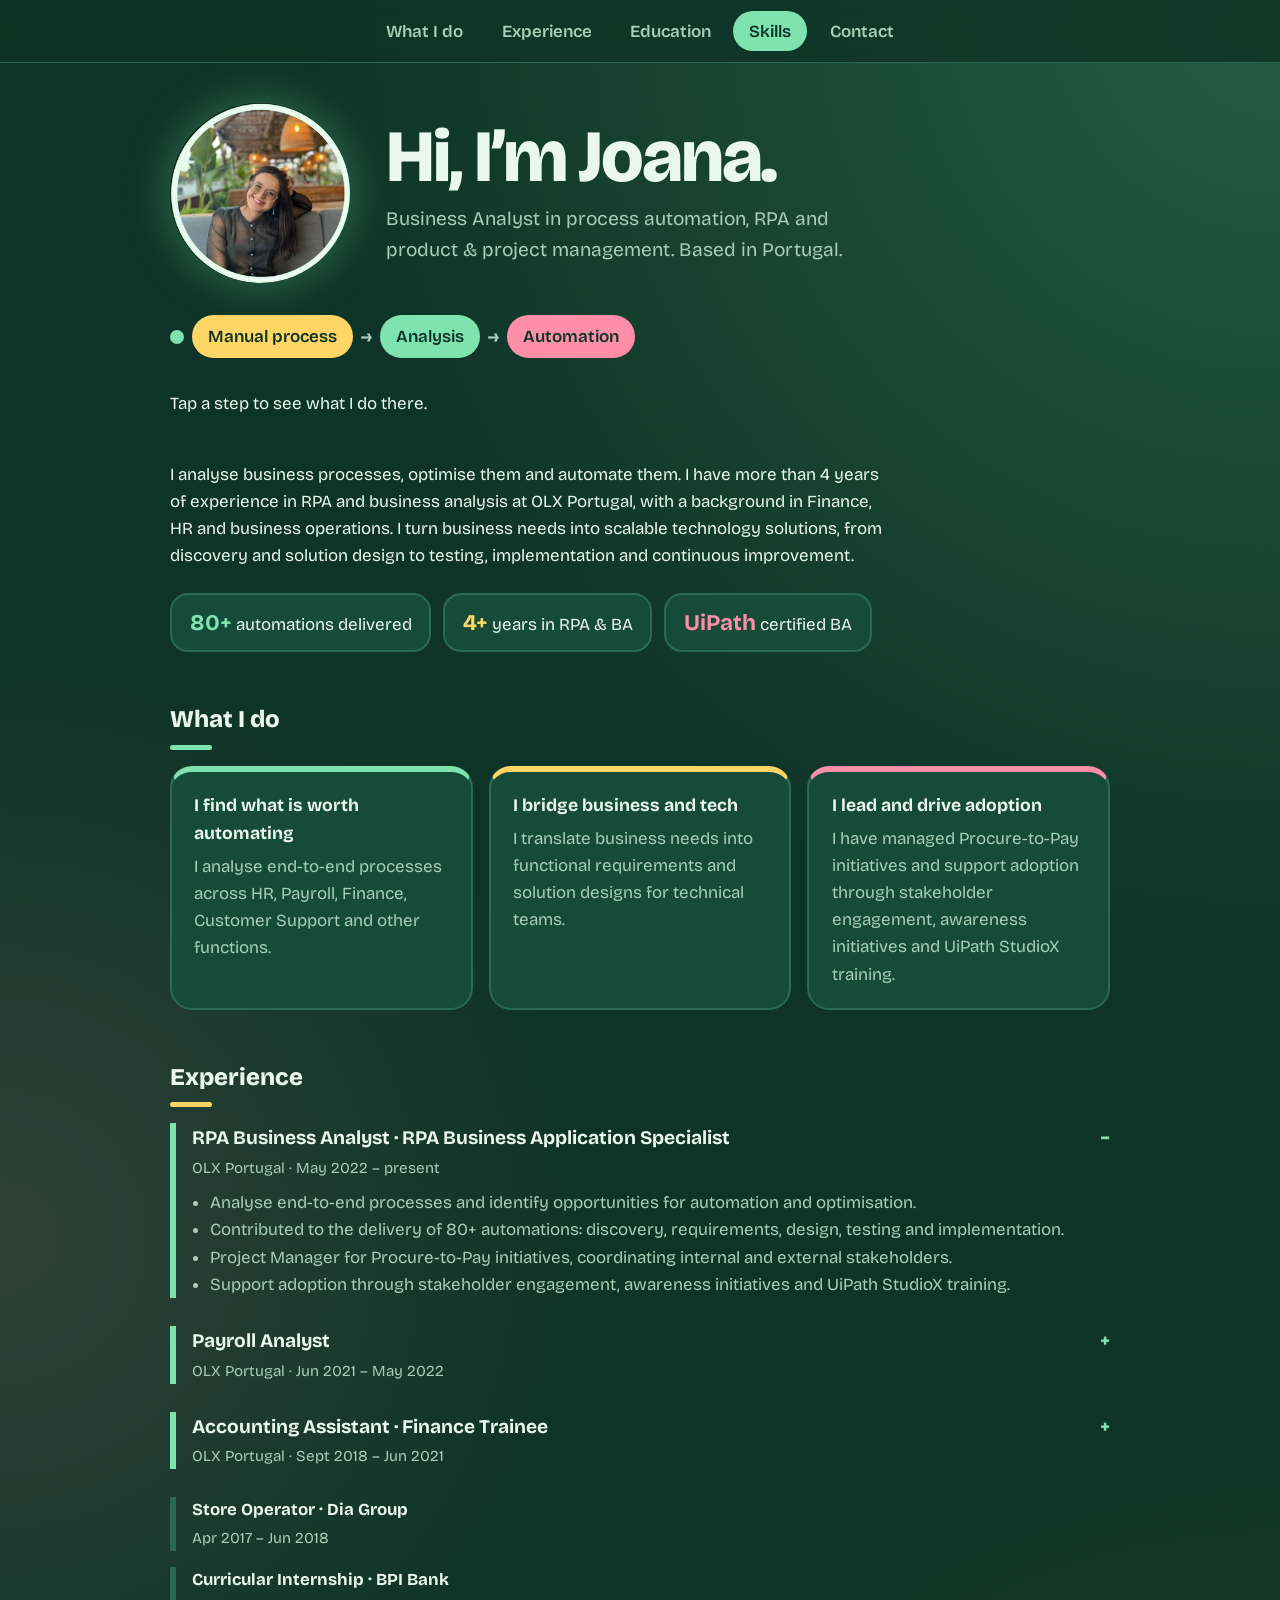
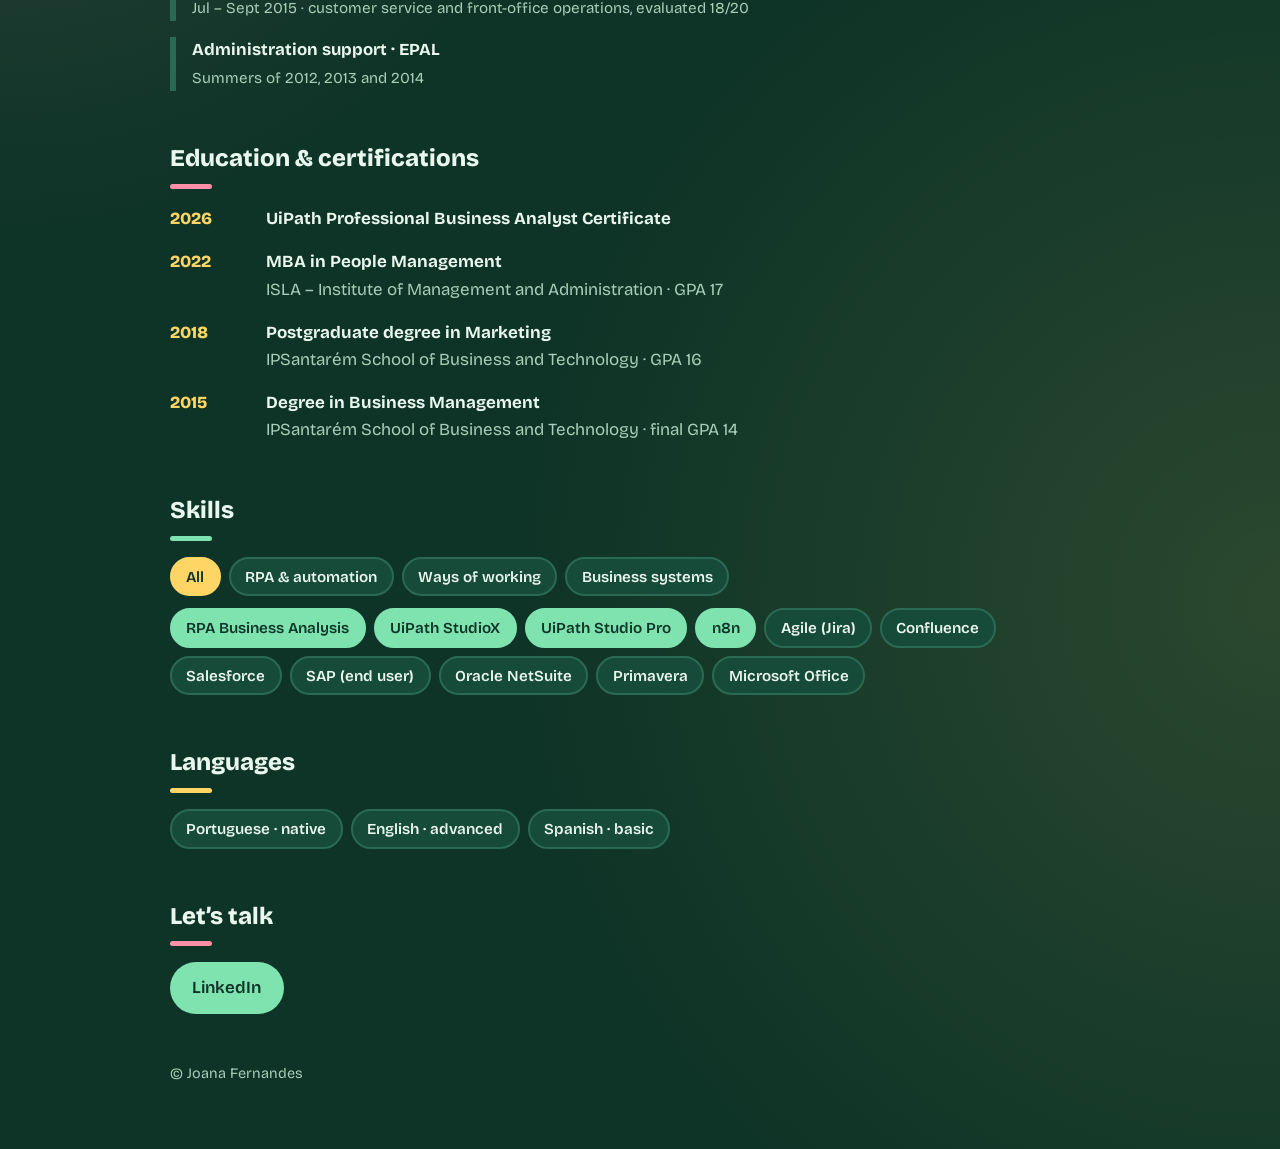
==== commit aa6d85c8: "Add files via upload" ====
--- a/index.html
+++ b/index.html
@@ -1,213 +1,242 @@
-<!DOCTYPE html>
-<html lang="en">
-<head>
-<meta charset="utf-8">
-<meta name="viewport" content="width=device-width, initial-scale=1, viewport-fit=cover">
-<title>Joana Fernandes – Business Analyst · RPA</title>
-<link href="https://fonts.googleapis.com/css2?family=Bricolage+Grotesque:wght@400;600;800&display=swap" rel="stylesheet">
-<style>
-:root{--bg:#0e3427;--surface:#164a39;--ink:#eaf7ee;--muted:#a8cdb8;--pink:#ff8fa8;--mint:#7fe3b0;--sun:#ffd666;--line:#2a6a54;color-scheme:dark;
-box-sizing:border-box;padding-top:env(safe-area-inset-top,0px);padding-bottom:env(safe-area-inset-bottom,0px)}
-*{box-sizing:border-box}
-html{scroll-padding-top:env(safe-area-inset-top,0px)}
-body{margin:0;background:var(--bg);color:var(--ink);font-family:"Bricolage Grotesque",system-ui,-apple-system,"Segoe UI",sans-serif;line-height:1.6}
-main{max-width:760px;margin:0 auto;padding:2.5rem 1.25rem 4rem}
-h1{font-size:clamp(2.6rem,11vw,4.6rem);line-height:1;margin:0 0 .6rem;font-weight:800;letter-spacing:-.03em}
-h2{font-size:1.5rem;margin:3rem 0 1rem;font-weight:800}
-p{margin:0 0 1rem}
-.role{font-size:1.2rem;color:var(--muted);max-width:34ch}
-.photo{width:150px;height:150px;border-radius:50%;display:block;margin:0 0 1.25rem}
-.flow{display:flex;flex-wrap:wrap;align-items:center;gap:.5rem;margin:2rem 0}
-.node{padding:.5rem 1rem;border-radius:999px;font-weight:600;color:#0e3427}
-.node.a{background:var(--sun)}.node.b{background:var(--mint)}.node.c{background:var(--pink)}
-.arrow{color:var(--muted);font-weight:800}
-.dot{width:14px;height:14px;border-radius:50%;background:var(--mint);animation:pulse 1.6s ease-in-out 3}
-@keyframes pulse{50%{transform:scale(1.8);opacity:.5}}
-@media (prefers-reduced-motion:reduce){.dot{animation:none}}
-.stats{display:flex;flex-wrap:wrap;gap:.75rem;margin:1.5rem 0 0}
-.stat{background:var(--surface);border:2px solid var(--line);border-radius:18px;padding:.6rem 1.1rem}
-.stat b{font-size:1.4rem;color:var(--mint)}
-.cards{display:grid;gap:1rem}
-.card{background:var(--surface);border:2px solid var(--line);border-radius:22px;padding:1.25rem 1.4rem}
-.card h3{margin:0 0 .3rem;font-size:1.1rem}
-.card p,.card li{color:var(--muted)}
-.card p{margin:0}
-.card ul{margin:.5rem 0 0;padding-left:1.1rem}
-.job{border-left:6px solid var(--mint);padding-left:1rem;margin-bottom:1.75rem}
-.job h3{margin:0;font-size:1.2rem}
-.job small{color:var(--muted);font-size:.95rem}
-.job ul{margin:.5rem 0 0;padding-left:1.1rem;color:var(--muted)}
-.job.minor{border-left-color:var(--line);margin-bottom:1rem}
-.job.minor h3{font-size:1.05rem}
-.chips{display:flex;flex-wrap:wrap;gap:.5rem}
-.chip{padding:.35rem .9rem;border-radius:999px;background:var(--surface);border:2px solid var(--line);font-weight:600;font-size:.95rem}
-.chip.hl{background:var(--mint);color:#0e3427;border-color:var(--mint)}
-.edu{display:grid;grid-template-columns:4rem 1fr;gap:.25rem 1rem;margin-bottom:1rem}
-.edu .y{color:var(--sun);font-weight:800}
-.edu span{color:var(--muted)}
-.links{display:flex;flex-wrap:wrap;gap:.75rem}
-a.btn{display:inline-block;padding:.75rem 1.4rem;border-radius:999px;background:var(--mint);color:#0e3427;text-decoration:none;font-weight:600}
-a.btn.alt{background:transparent;color:var(--mint);border:2px solid var(--mint)}
-a.btn:hover{background:var(--sun);color:#0e3427;border-color:var(--sun)}
-a:focus-visible{outline:3px solid var(--sun);outline-offset:3px}
-footer{margin-top:3rem;color:var(--muted);font-size:.9rem}
-button.node{border:0;font:inherit;font-weight:600;cursor:pointer;color:#0e3427}
-button.node[aria-pressed=true]{box-shadow:0 0 0 3px var(--ink)}
-button.node:focus-visible,button.chip:focus-visible,.job h3:focus-visible{outline:3px solid var(--sun);outline-offset:3px}
-.flowtext{min-height:3.2em;color:var(--ink)}
-.filters{margin-bottom:.75rem}
-button.chip{font:inherit;font-weight:600;font-size:.95rem;color:var(--ink);cursor:pointer}
-button.chip.on{background:var(--sun);color:#0e3427;border-color:var(--sun)}
-#skills .chip{transition:opacity .2s}
-#skills .chip.dim{opacity:.2}
-.job.has h3{cursor:pointer}
-.job.has h3::after{content:"+";float:right;color:var(--mint);font-weight:800;margin-left:.75rem}
-.job.has.open h3::after{content:"\2212"}
-.job.has ul{max-height:0;overflow:hidden;opacity:0;margin-top:0;transition:max-height .45s cubic-bezier(.3,.7,.2,1),opacity .3s ease,margin .3s ease}
-.job.has.open ul{max-height:30em;opacity:1;margin-top:.5rem}
-html{scroll-behavior:smooth}
-body{background:radial-gradient(circle at 100% 0,rgba(127,227,176,.22) 0,transparent 32%),radial-gradient(circle at 0 45%,rgba(255,143,168,.14) 0,transparent 30%),radial-gradient(circle at 100% 80%,rgba(255,214,102,.12) 0,transparent 30%),var(--bg)}
-h2::after{content:"";display:block;width:2.6rem;height:5px;border-radius:3px;background:var(--mint);margin-top:.4rem}
-h2:nth-of-type(3n+2)::after{background:var(--sun)}
-h2:nth-of-type(3n)::after{background:var(--pink)}
-.cards .card:nth-child(1){border-top:6px solid var(--mint)}
-.cards .card:nth-child(2){border-top:6px solid var(--sun)}
-.cards .card:nth-child(3){border-top:6px solid var(--pink)}
-.card{transition:transform .25s ease,box-shadow .25s ease}
-.card:hover{transform:translateY(-4px);box-shadow:0 10px 24px rgba(0,0,0,.25)}
-.stat:nth-child(2) b{color:var(--sun)}
-.stat:nth-child(3) b{color:var(--pink)}
-.photo{box-shadow:0 0 44px rgba(127,227,176,.35);animation:pop .9s cubic-bezier(.2,.9,.3,1.2)}
-@keyframes pop{from{transform:scale(.6);opacity:0}}
-@keyframes fadein{from{opacity:0;transform:translateY(6px)}}
-.flowtext.f{animation:fadein .4s ease}
-button.node{transition:transform .2s ease,box-shadow .2s ease}
-button.node:hover{transform:translateY(-2px)}
-button.chip,a.btn{transition:background .2s ease,color .2s ease,transform .2s ease}
-.rv{opacity:0;transform:translateY(16px);transition:opacity .7s ease,transform .7s cubic-bezier(.2,.7,.2,1)}
-.rv.in{opacity:1;transform:none}
-@media (prefers-reduced-motion:reduce){.rv{opacity:1;transform:none;transition:none}.photo,.flowtext.f{animation:none}html{scroll-behavior:auto}.job.has ul{transition:none}}
-@media (max-width:520px){
-main{padding:1.5rem 1rem 3rem}
-.photo{width:120px;height:120px}
-.flow{flex-direction:column;align-items:stretch;gap:.35rem}
-.flow .arrow{transform:rotate(90deg);align-self:center}
-.flow .dot{align-self:center}
-button.node{min-height:48px;padding:.8rem 1rem}
-.stats{display:grid;grid-template-columns:repeat(3,1fr);gap:.5rem}
-.stat{padding:.6rem .4rem;font-size:.8rem;text-align:center;line-height:1.3}
-.stat b{display:block;font-size:1.3rem}
-.filters{flex-wrap:nowrap;overflow-x:auto;padding-bottom:.4rem}
-.filters .chip{flex:none;min-height:44px}
-.job h3{padding:.35rem 0}
-.edu{grid-template-columns:3.2rem 1fr}
-h2{margin-top:2.5rem}
-}
-</style>
-</head>
-<body>
-<main>
-  <img class="photo" alt="Portrait of Joana Fernandes" src="[data-uri]">
-  <h1>Hi, I’m Joana.</h1>
-  <p class="role">Business Analyst in process automation, RPA and product &amp; project management. Based in Portugal.</p>
-
-  <div class="flow" aria-label="From manual process to automation">
-    <span class="dot" aria-hidden="true"></span>
-    <button class="node a" data-s="a" aria-pressed="false">Manual process</button><span class="arrow">→</span>
-    <button class="node b" data-s="b" aria-pressed="false">Analysis</button><span class="arrow">→</span>
-    <button class="node c" data-s="c" aria-pressed="false">Automation</button>
-  </div>
-  <p id="flowtext" class="flowtext" aria-live="polite">Tap a step to see what I do there.</p>
-
-  <p>I analyse business processes, optimise them and automate them. I have more than 4 years of experience in RPA and business analysis at OLX Portugal, with a background in Finance, HR and business operations. I turn business needs into scalable technology solutions, from discovery and solution design to testing, implementation and continuous improvement.</p>
-
-  <div class="stats">
-    <div class="stat"><b>80+</b> automations delivered</div>
-    <div class="stat"><b>4+</b> years in RPA &amp; BA</div>
-    <div class="stat"><b>UiPath</b> certified BA</div>
-  </div>
-
-  <h2>What I do</h2>
-  <div class="cards">
-    <div class="card"><h3>I find what is worth automating</h3><p>I analyse end-to-end processes across HR, Payroll, Finance, Customer Support and other functions.</p></div>
-    <div class="card"><h3>I bridge business and tech</h3><p>I translate business needs into functional requirements and solution designs for technical teams.</p></div>
-    <div class="card"><h3>I lead and drive adoption</h3><p>I have managed Procure-to-Pay initiatives and support adoption through stakeholder engagement, awareness initiatives and UiPath StudioX training.</p></div>
-  </div>
-
-  <h2>Experience</h2>
-  <div class="job">
-    <h3>RPA Business Analyst · RPA Business Application Specialist</h3>
-    <small>OLX Portugal · May 2022 – present</small>
-    <ul>
-      <li>Analyse end-to-end processes and identify opportunities for automation and optimisation.</li>
-      <li>Contributed to the delivery of 80+ automations: discovery, requirements, design, testing and implementation.</li>
-      <li>Project Manager for Procure-to-Pay initiatives, coordinating internal and external stakeholders.</li>
-      <li>Support adoption through stakeholder engagement, awareness initiatives and UiPath StudioX training.</li>
-    </ul>
-  </div>
-  <div class="job">
-    <h3>Payroll Analyst</h3>
-    <small>OLX Portugal · Jun 2021 – May 2022</small>
-    <ul>
-      <li>Processed payroll data and employee changes, including taxes, deductions, employment status and leave.</li>
-      <li>Prepared tax reports, supported accounting accruals and postings, and answered employee queries.</li>
-    </ul>
-  </div>
-  <div class="job">
-    <h3>Accounting Assistant · Finance Trainee</h3>
-    <small>OLX Portugal · Sept 2018 – Jun 2021</small>
-    <ul>
-      <li>Supported invoice processing, financial documentation and the recording of receipts and payments.</li>
-      <li>Reconciled financial accounts, kept accounts receivable records and supported Finance improvement projects.</li>
-    </ul>
-  </div>
-  <div class="job minor"><h3>Store Operator · Dia Group</h3><small>Apr 2017 – Jun 2018</small></div>
-  <div class="job minor"><h3>Curricular Internship · BPI Bank</h3><small>Jul – Sept 2015 · customer service and front-office operations, evaluated 18/20</small></div>
-  <div class="job minor"><h3>Administration support · EPAL</h3><small>Summers of 2012, 2013 and 2014</small></div>
-
-  <h2>Education &amp; certifications</h2>
-  <div class="edu"><div class="y">2026</div><div><b>UiPath Professional Business Analyst Certificate</b></div></div>
-  <div class="edu"><div class="y">2022</div><div><b>MBA in People Management</b><br><span>ISLA – Institute of Management and Administration · GPA 17</span></div></div>
-  <div class="edu"><div class="y">2018</div><div><b>Postgraduate degree in Marketing</b><br><span>IPSantarém School of Business and Technology · GPA 16</span></div></div>
-  <div class="edu"><div class="y">2015</div><div><b>Degree in Business Management</b><br><span>IPSantarém School of Business and Technology · final GPA 14</span></div></div>
-
-  <h2>Skills</h2>
-  <div class="chips filters">
-    <button class="chip on" data-f="all" aria-pressed="true">All</button><button class="chip" data-f="rpa" aria-pressed="false">RPA &amp; automation</button><button class="chip" data-f="tools" aria-pressed="false">Ways of working</button><button class="chip" data-f="systems" aria-pressed="false">Business systems</button>
-  </div>
-  <div class="chips" id="skills">
-    <span class="chip hl" data-c="rpa">RPA Business Analysis</span><span class="chip hl" data-c="rpa">UiPath StudioX</span><span class="chip hl" data-c="rpa">UiPath Studio Pro</span><span class="chip hl" data-c="rpa">n8n</span>
-    <span class="chip" data-c="tools">Agile (Jira)</span><span class="chip" data-c="tools">Confluence</span><span class="chip" data-c="tools">Salesforce</span><span class="chip" data-c="systems">SAP (end user)</span><span class="chip" data-c="systems">Oracle NetSuite</span><span class="chip" data-c="systems">Primavera</span><span class="chip" data-c="tools">Microsoft Office</span>
-  </div>
-
-  <h2>Languages</h2>
-  <div class="chips">
-    <span class="chip">Portuguese · native</span><span class="chip">English · advanced</span><span class="chip">Spanish · basic</span>
-  </div>
-
-  <h2>Let’s talk</h2>
-  <div class="links">
-    <a class="btn" href="https://www.linkedin.com/in/joanamargaridafernandes" rel="noopener">LinkedIn</a>
-  </div>
-
-  <footer>© Joana Fernandes</footer>
-</main>
-<script>
-var T={a:"Where it starts: repetitive work done by hand across HR, Payroll, Finance and Customer Support.",b:"I map the process end to end, gather requirements and find what is worth automating.",c:"I design and test the solution with the technical team, then help teams adopt it. 80+ automations so far."};
-document.querySelectorAll("button.node").forEach(function(b){b.addEventListener("click",function(){document.querySelectorAll("button.node").forEach(function(x){x.setAttribute("aria-pressed",x===b)});document.getElementById("flowtext").textContent=T[b.dataset.s]})});
-document.querySelectorAll(".job").forEach(function(j,i){var h=j.querySelector("h3"),u=j.querySelector("ul");if(!u)return;j.classList.add("has");h.tabIndex=0;h.setAttribute("role","button");function set(o){j.classList.toggle("open",o);h.setAttribute("aria-expanded",o)}set(i===0);h.addEventListener("click",function(){set(!j.classList.contains("open"))});h.addEventListener("keydown",function(e){if(e.key==="Enter"||e.key===" "){e.preventDefault();set(!j.classList.contains("open"))}})});
-document.querySelectorAll("button[data-f]").forEach(function(b){b.addEventListener("click",function(){document.querySelectorAll("button[data-f]").forEach(function(x){var on=x===b;x.classList.toggle("on",on);x.setAttribute("aria-pressed",on)});document.querySelectorAll("#skills .chip").forEach(function(c){c.classList.toggle("dim",b.dataset.f!=="all"&&c.dataset.c!==b.dataset.f)})})});
-</script>
-<script>
-(function(){
-var rm=window.matchMedia("(prefers-reduced-motion:reduce)").matches;
-document.querySelectorAll("button.node").forEach(function(b){b.addEventListener("click",function(){var t=document.getElementById("flowtext");t.classList.remove("f");void t.offsetWidth;t.classList.add("f")})});
-if(rm||!("IntersectionObserver" in window))return;
-var io=new IntersectionObserver(function(es){es.forEach(function(e){if(e.isIntersecting){e.target.classList.add("in");io.unobserve(e.target)}})},{threshold:.15});
-document.querySelectorAll("h2,.card,.stat,.job,.edu,.chips,.links,main>p").forEach(function(el,i){el.classList.add("rv");el.style.transitionDelay=(el.parentElement.children.length>1?Array.prototype.indexOf.call(el.parentElement.children,el)%4*80:0)+"ms";io.observe(el)});
-var so=new IntersectionObserver(function(es){es.forEach(function(e){if(!e.isIntersecting)return;var b=e.target,m=b.textContent.match(/^(\d+)\+$/);so.unobserve(b);if(!m)return;var n=+m[1],t0=null;function s(t){if(!t0)t0=t;var p=Math.min((t-t0)/1200,1);b.textContent=Math.round(n*(1-Math.pow(1-p,3)))+"+";if(p<1)requestAnimationFrame(s)}requestAnimationFrame(s)})},{threshold:.6});
-document.querySelectorAll(".stat b").forEach(function(b){so.observe(b)});
-})();
-</script>
-</body>
-</html>
+<!DOCTYPE html>
+<html lang="en">
+<head>
+<meta charset="utf-8">
+<meta name="viewport" content="width=device-width, initial-scale=1, viewport-fit=cover">
+<title>Joana Fernandes – Business Analyst · RPA</title>
+<link href="https://fonts.googleapis.com/css2?family=Bricolage+Grotesque:wght@400;600;800&display=swap" rel="stylesheet">
+<style>
+:root{--bg:#0e3427;--surface:#164a39;--ink:#eaf7ee;--muted:#a8cdb8;--pink:#ff8fa8;--mint:#7fe3b0;--sun:#ffd666;--line:#2a6a54;color-scheme:dark;
+box-sizing:border-box;padding-top:env(safe-area-inset-top,0px);padding-bottom:env(safe-area-inset-bottom,0px)}
+*{box-sizing:border-box}
+html{scroll-padding-top:env(safe-area-inset-top,0px)}
+body{margin:0;background:var(--bg);color:var(--ink);font-family:"Bricolage Grotesque",system-ui,-apple-system,"Segoe UI",sans-serif;line-height:1.6}
+main{max-width:760px;margin:0 auto;padding:2.5rem 1.25rem 4rem}
+h1{font-size:clamp(2.6rem,11vw,4.6rem);line-height:1;margin:0 0 .6rem;font-weight:800;letter-spacing:-.03em}
+h2{font-size:1.5rem;margin:3rem 0 1rem;font-weight:800}
+p{margin:0 0 1rem}
+.role{font-size:1.2rem;color:var(--muted);max-width:34ch}
+.photo{width:150px;height:150px;border-radius:50%;display:block;margin:0 0 1.25rem}
+.flow{display:flex;flex-wrap:wrap;align-items:center;gap:.5rem;margin:2rem 0}
+.node{padding:.5rem 1rem;border-radius:999px;font-weight:600;color:#0e3427}
+.node.a{background:var(--sun)}.node.b{background:var(--mint)}.node.c{background:var(--pink)}
+.arrow{color:var(--muted);font-weight:800}
+.dot{width:14px;height:14px;border-radius:50%;background:var(--mint);animation:pulse 1.6s ease-in-out 3}
+@keyframes pulse{50%{transform:scale(1.8);opacity:.5}}
+@media (prefers-reduced-motion:reduce){.dot{animation:none}}
+.stats{display:flex;flex-wrap:wrap;gap:.75rem;margin:1.5rem 0 0}
+.stat{background:var(--surface);border:2px solid var(--line);border-radius:18px;padding:.6rem 1.1rem}
+.stat b{font-size:1.4rem;color:var(--mint)}
+.cards{display:grid;gap:1rem}
+.card{background:var(--surface);border:2px solid var(--line);border-radius:22px;padding:1.25rem 1.4rem}
+.card h3{margin:0 0 .3rem;font-size:1.1rem}
+.card p,.card li{color:var(--muted)}
+.card p{margin:0}
+.card ul{margin:.5rem 0 0;padding-left:1.1rem}
+.job{border-left:6px solid var(--mint);padding-left:1rem;margin-bottom:1.75rem}
+.job h3{margin:0;font-size:1.2rem}
+.job small{color:var(--muted);font-size:.95rem}
+.job ul{margin:.5rem 0 0;padding-left:1.1rem;color:var(--muted)}
+.job.minor{border-left-color:var(--line);margin-bottom:1rem}
+.job.minor h3{font-size:1.05rem}
+.chips{display:flex;flex-wrap:wrap;gap:.5rem}
+.chip{padding:.35rem .9rem;border-radius:999px;background:var(--surface);border:2px solid var(--line);font-weight:600;font-size:.95rem}
+.chip.hl{background:var(--mint);color:#0e3427;border-color:var(--mint)}
+.edu{display:grid;grid-template-columns:4rem 1fr;gap:.25rem 1rem;margin-bottom:1rem}
+.edu .y{color:var(--sun);font-weight:800}
+.edu span{color:var(--muted)}
+.links{display:flex;flex-wrap:wrap;gap:.75rem}
+a.btn{display:inline-block;padding:.75rem 1.4rem;border-radius:999px;background:var(--mint);color:#0e3427;text-decoration:none;font-weight:600}
+a.btn.alt{background:transparent;color:var(--mint);border:2px solid var(--mint)}
+a.btn:hover{background:var(--sun);color:#0e3427;border-color:var(--sun)}
+a:focus-visible{outline:3px solid var(--sun);outline-offset:3px}
+footer{margin-top:3rem;color:var(--muted);font-size:.9rem}
+button.node{border:0;font:inherit;font-weight:600;cursor:pointer;color:#0e3427}
+button.node[aria-pressed=true]{box-shadow:0 0 0 3px var(--ink)}
+button.node:focus-visible,button.chip:focus-visible,.job h3:focus-visible{outline:3px solid var(--sun);outline-offset:3px}
+.flowtext{min-height:3.2em;color:var(--ink)}
+.filters{margin-bottom:.75rem}
+button.chip{font:inherit;font-weight:600;font-size:.95rem;color:var(--ink);cursor:pointer}
+button.chip.on{background:var(--sun);color:#0e3427;border-color:var(--sun)}
+#skills .chip{transition:opacity .2s}
+#skills .chip.dim{opacity:.2}
+.job.has h3{cursor:pointer}
+.job.has h3::after{content:"+";float:right;color:var(--mint);font-weight:800;margin-left:.75rem}
+.job.has.open h3::after{content:"\2212"}
+.job.has ul{max-height:0;overflow:hidden;opacity:0;margin-top:0;transition:max-height .45s cubic-bezier(.3,.7,.2,1),opacity .3s ease,margin .3s ease}
+.job.has.open ul{max-height:30em;opacity:1;margin-top:.5rem}
+html{scroll-behavior:smooth}
+body{background:radial-gradient(circle at 100% 0,rgba(127,227,176,.22) 0,transparent 32%),radial-gradient(circle at 0 45%,rgba(255,143,168,.14) 0,transparent 30%),radial-gradient(circle at 100% 80%,rgba(255,214,102,.12) 0,transparent 30%),var(--bg)}
+h2::after{content:"";display:block;width:2.6rem;height:5px;border-radius:3px;background:var(--mint);margin-top:.4rem}
+h2:nth-of-type(3n+2)::after{background:var(--sun)}
+h2:nth-of-type(3n)::after{background:var(--pink)}
+.cards .card:nth-child(1){border-top:6px solid var(--mint)}
+.cards .card:nth-child(2){border-top:6px solid var(--sun)}
+.cards .card:nth-child(3){border-top:6px solid var(--pink)}
+.card{transition:transform .25s ease,box-shadow .25s ease}
+.card:hover{transform:translateY(-4px);box-shadow:0 10px 24px rgba(0,0,0,.25)}
+.stat:nth-child(2) b{color:var(--sun)}
+.stat:nth-child(3) b{color:var(--pink)}
+.photo{box-shadow:0 0 44px rgba(127,227,176,.35);animation:pop .9s cubic-bezier(.2,.9,.3,1.2)}
+@keyframes pop{from{transform:scale(.6);opacity:0}}
+@keyframes fadein{from{opacity:0;transform:translateY(6px)}}
+.flowtext.f{animation:fadein .4s ease}
+button.node{transition:transform .2s ease,box-shadow .2s ease}
+button.node:hover{transform:translateY(-2px)}
+button.chip,a.btn{transition:background .2s ease,color .2s ease,transform .2s ease}
+.rv{opacity:0;transform:translateY(16px);transition:opacity .7s ease,transform .7s cubic-bezier(.2,.7,.2,1)}
+.rv.in{opacity:1;transform:none}
+@media (prefers-reduced-motion:reduce){.rv{opacity:1;transform:none;transition:none}.photo,.flowtext.f{animation:none}html{scroll-behavior:auto}.job.has ul{transition:none}}
+@media (max-width:520px){
+main{padding:1.5rem 1rem 3rem}
+.photo{width:120px;height:120px}
+.flow{flex-direction:column;align-items:stretch;gap:.35rem}
+.flow .arrow{transform:rotate(90deg);align-self:center}
+.flow .dot{align-self:center}
+button.node{min-height:48px;padding:.8rem 1rem}
+.stats{display:grid;grid-template-columns:repeat(3,1fr);gap:.5rem}
+.stat{padding:.6rem .4rem;font-size:.8rem;text-align:center;line-height:1.3}
+.stat b{display:block;font-size:1.3rem}
+.filters{flex-wrap:nowrap;overflow-x:auto;padding-bottom:.4rem}
+.filters .chip{flex:none;min-height:44px}
+.job h3{padding:.35rem 0}
+.edu{grid-template-columns:3.2rem 1fr}
+h2{margin-top:2.5rem}
+}
+h2{scroll-margin-top:4.5rem}
+.nav{display:none}
+@media (min-width:900px){
+body{font-size:1.06rem}
+main{max-width:980px;padding-top:2.5rem}
+.nav{display:flex;justify-content:center;gap:.4rem;position:sticky;top:env(safe-area-inset-top,0px);z-index:5;padding:.7rem 1rem;background:rgba(14,52,39,.82);backdrop-filter:blur(10px);-webkit-backdrop-filter:blur(10px);border-bottom:1px solid var(--line)}
+.nav a{color:var(--muted);text-decoration:none;padding:.4rem 1rem;border-radius:999px;font-weight:600;transition:background .2s ease,color .2s ease}
+.nav a:hover{color:var(--ink)}
+.nav a.cur{background:var(--mint);color:#0e3427}
+.hero{display:grid;grid-template-columns:auto 1fr;column-gap:2.25rem;align-items:center;margin-bottom:.5rem}
+.hero .photo{grid-row:1/3;width:180px;height:180px;margin:0}
+.hero h1{align-self:end;margin:0 0 .6rem}
+.hero .role{align-self:start;margin:0;max-width:40ch}
+main>p{max-width:66ch}
+.cards{grid-template-columns:repeat(3,1fr)}
+.job.has h3:hover{color:var(--mint)}
+.edu{grid-template-columns:5rem 1fr}
+}
+</style>
+</head>
+<body>
+<nav class="nav" aria-label="Sections">
+  <a href="#about">What I do</a><a href="#experience">Experience</a><a href="#education">Education</a><a href="#skills-sec">Skills</a><a href="#contact">Contact</a>
+</nav>
+<main>
+  <div class="hero"><img class="photo" alt="Portrait of Joana Fernandes" src="[data-uri]">
+  <h1>Hi, I’m Joana.</h1>
+  <p class="role">Business Analyst in process automation, RPA and product &amp; project management. Based in Portugal.</p></div>
+
+  <div class="flow" aria-label="From manual process to automation">
+    <span class="dot" aria-hidden="true"></span>
+    <button class="node a" data-s="a" aria-pressed="false">Manual process</button><span class="arrow">→</span>
+    <button class="node b" data-s="b" aria-pressed="false">Analysis</button><span class="arrow">→</span>
+    <button class="node c" data-s="c" aria-pressed="false">Automation</button>
+  </div>
+  <p id="flowtext" class="flowtext" aria-live="polite">Tap a step to see what I do there.</p>
+
+  <p>I analyse business processes, optimise them and automate them. I have more than 4 years of experience in RPA and business analysis at OLX Portugal, with a background in Finance, HR and business operations. I turn business needs into scalable technology solutions, from discovery and solution design to testing, implementation and continuous improvement.</p>
+
+  <div class="stats">
+    <div class="stat"><b>80+</b> automations delivered</div>
+    <div class="stat"><b>4+</b> years in RPA &amp; BA</div>
+    <div class="stat"><b>UiPath</b> certified BA</div>
+  </div>
+
+  <h2 id="about">What I do</h2>
+  <div class="cards">
+    <div class="card"><h3>I find what is worth automating</h3><p>I analyse end-to-end processes across HR, Payroll, Finance, Customer Support and other functions.</p></div>
+    <div class="card"><h3>I bridge business and tech</h3><p>I translate business needs into functional requirements and solution designs for technical teams.</p></div>
+    <div class="card"><h3>I lead and drive adoption</h3><p>I have managed Procure-to-Pay initiatives and support adoption through stakeholder engagement, awareness initiatives and UiPath StudioX training.</p></div>
+  </div>
+
+  <h2 id="experience">Experience</h2>
+  <div class="job">
+    <h3>RPA Business Analyst · RPA Business Application Specialist</h3>
+    <small>OLX Portugal · May 2022 – present</small>
+    <ul>
+      <li>Analyse end-to-end processes and identify opportunities for automation and optimisation.</li>
+      <li>Contributed to the delivery of 80+ automations: discovery, requirements, design, testing and implementation.</li>
+      <li>Project Manager for Procure-to-Pay initiatives, coordinating internal and external stakeholders.</li>
+      <li>Support adoption through stakeholder engagement, awareness initiatives and UiPath StudioX training.</li>
+    </ul>
+  </div>
+  <div class="job">
+    <h3>Payroll Analyst</h3>
+    <small>OLX Portugal · Jun 2021 – May 2022</small>
+    <ul>
+      <li>Processed payroll data and employee changes, including taxes, deductions, employment status and leave.</li>
+      <li>Prepared tax reports, supported accounting accruals and postings, and answered employee queries.</li>
+    </ul>
+  </div>
+  <div class="job">
+    <h3>Accounting Assistant · Finance Trainee</h3>
+    <small>OLX Portugal · Sept 2018 – Jun 2021</small>
+    <ul>
+      <li>Supported invoice processing, financial documentation and the recording of receipts and payments.</li>
+      <li>Reconciled financial accounts, kept accounts receivable records and supported Finance improvement projects.</li>
+    </ul>
+  </div>
+  <div class="job minor"><h3>Store Operator · Dia Group</h3><small>Apr 2017 – Jun 2018</small></div>
+  <div class="job minor"><h3>Curricular Internship · BPI Bank</h3><small>Jul – Sept 2015 · customer service and front-office operations, evaluated 18/20</small></div>
+  <div class="job minor"><h3>Administration support · EPAL</h3><small>Summers of 2012, 2013 and 2014</small></div>
+
+  <h2 id="education">Education &amp; certifications</h2>
+  <div class="edu"><div class="y">2026</div><div><b>UiPath Professional Business Analyst Certificate</b></div></div>
+  <div class="edu"><div class="y">2022</div><div><b>MBA in People Management</b><br><span>ISLA – Institute of Management and Administration · GPA 17</span></div></div>
+  <div class="edu"><div class="y">2018</div><div><b>Postgraduate degree in Marketing</b><br><span>IPSantarém School of Business and Technology · GPA 16</span></div></div>
+  <div class="edu"><div class="y">2015</div><div><b>Degree in Business Management</b><br><span>IPSantarém School of Business and Technology · final GPA 14</span></div></div>
+
+  <h2 id="skills-sec">Skills</h2>
+  <div class="chips filters">
+    <button class="chip on" data-f="all" aria-pressed="true">All</button><button class="chip" data-f="rpa" aria-pressed="false">RPA &amp; automation</button><button class="chip" data-f="tools" aria-pressed="false">Ways of working</button><button class="chip" data-f="systems" aria-pressed="false">Business systems</button>
+  </div>
+  <div class="chips" id="skills">
+    <span class="chip hl" data-c="rpa">RPA Business Analysis</span><span class="chip hl" data-c="rpa">UiPath StudioX</span><span class="chip hl" data-c="rpa">UiPath Studio Pro</span><span class="chip hl" data-c="rpa">n8n</span>
+    <span class="chip" data-c="tools">Agile (Jira)</span><span class="chip" data-c="tools">Confluence</span><span class="chip" data-c="tools">Salesforce</span><span class="chip" data-c="systems">SAP (end user)</span><span class="chip" data-c="systems">Oracle NetSuite</span><span class="chip" data-c="systems">Primavera</span><span class="chip" data-c="tools">Microsoft Office</span>
+  </div>
+
+  <h2>Languages</h2>
+  <div class="chips">
+    <span class="chip">Portuguese · native</span><span class="chip">English · advanced</span><span class="chip">Spanish · basic</span>
+  </div>
+
+  <h2 id="contact">Let’s talk</h2>
+  <div class="links">
+    <a class="btn" href="https://www.linkedin.com/in/joanamargaridafernandes" rel="noopener">LinkedIn</a>
+  </div>
+
+  <footer>© Joana Fernandes</footer>
+</main>
+<script>
+var T={a:"Where it starts: repetitive work done by hand across HR, Payroll, Finance and Customer Support.",b:"I map the process end to end, gather requirements and find what is worth automating.",c:"I design and test the solution with the technical team, then help teams adopt it. 80+ automations so far."};
+document.querySelectorAll("button.node").forEach(function(b){b.addEventListener("click",function(){document.querySelectorAll("button.node").forEach(function(x){x.setAttribute("aria-pressed",x===b)});document.getElementById("flowtext").textContent=T[b.dataset.s]})});
+document.querySelectorAll(".job").forEach(function(j,i){var h=j.querySelector("h3"),u=j.querySelector("ul");if(!u)return;j.classList.add("has");h.tabIndex=0;h.setAttribute("role","button");function set(o){j.classList.toggle("open",o);h.setAttribute("aria-expanded",o)}set(i===0);h.addEventListener("click",function(){set(!j.classList.contains("open"))});h.addEventListener("keydown",function(e){if(e.key==="Enter"||e.key===" "){e.preventDefault();set(!j.classList.contains("open"))}})});
+document.querySelectorAll("button[data-f]").forEach(function(b){b.addEventListener("click",function(){document.querySelectorAll("button[data-f]").forEach(function(x){var on=x===b;x.classList.toggle("on",on);x.setAttribute("aria-pressed",on)});document.querySelectorAll("#skills .chip").forEach(function(c){c.classList.toggle("dim",b.dataset.f!=="all"&&c.dataset.c!==b.dataset.f)})})});
+</script>
+<script>
+(function(){
+var rm=window.matchMedia("(prefers-reduced-motion:reduce)").matches;
+document.querySelectorAll("button.node").forEach(function(b){b.addEventListener("click",function(){var t=document.getElementById("flowtext");t.classList.remove("f");void t.offsetWidth;t.classList.add("f")})});
+if(rm||!("IntersectionObserver" in window))return;
+var io=new IntersectionObserver(function(es){es.forEach(function(e){if(e.isIntersecting){e.target.classList.add("in");io.unobserve(e.target)}})},{threshold:.15});
+document.querySelectorAll("h2,.card,.stat,.job,.edu,.chips,.links,main>p").forEach(function(el,i){el.classList.add("rv");el.style.transitionDelay=(el.parentElement.children.length>1?Array.prototype.indexOf.call(el.parentElement.children,el)%4*80:0)+"ms";io.observe(el)});
+var so=new IntersectionObserver(function(es){es.forEach(function(e){if(!e.isIntersecting)return;var b=e.target,m=b.textContent.match(/^(\d+)\+$/);so.unobserve(b);if(!m)return;var n=+m[1],t0=null;function s(t){if(!t0)t0=t;var p=Math.min((t-t0)/1200,1);b.textContent=Math.round(n*(1-Math.pow(1-p,3)))+"+";if(p<1)requestAnimationFrame(s)}requestAnimationFrame(s)})},{threshold:.6});
+document.querySelectorAll(".stat b").forEach(function(b){so.observe(b)});
+})();
+</script>
+<script>
+(function(){
+var L=document.querySelectorAll(".nav a"),H=["about","experience","education","skills-sec","contact"].map(function(i){return document.getElementById(i)});
+if(!("IntersectionObserver" in window))return;
+var o=new IntersectionObserver(function(es){es.forEach(function(e){if(!e.isIntersecting)return;L.forEach(function(a){a.classList.toggle("cur",a.getAttribute("href")==="#"+e.target.id)})})},{rootMargin:"-30% 0px -60% 0px"});
+H.forEach(function(h){if(h)o.observe(h)});
+})();
+</script>
+</body>
+</html>
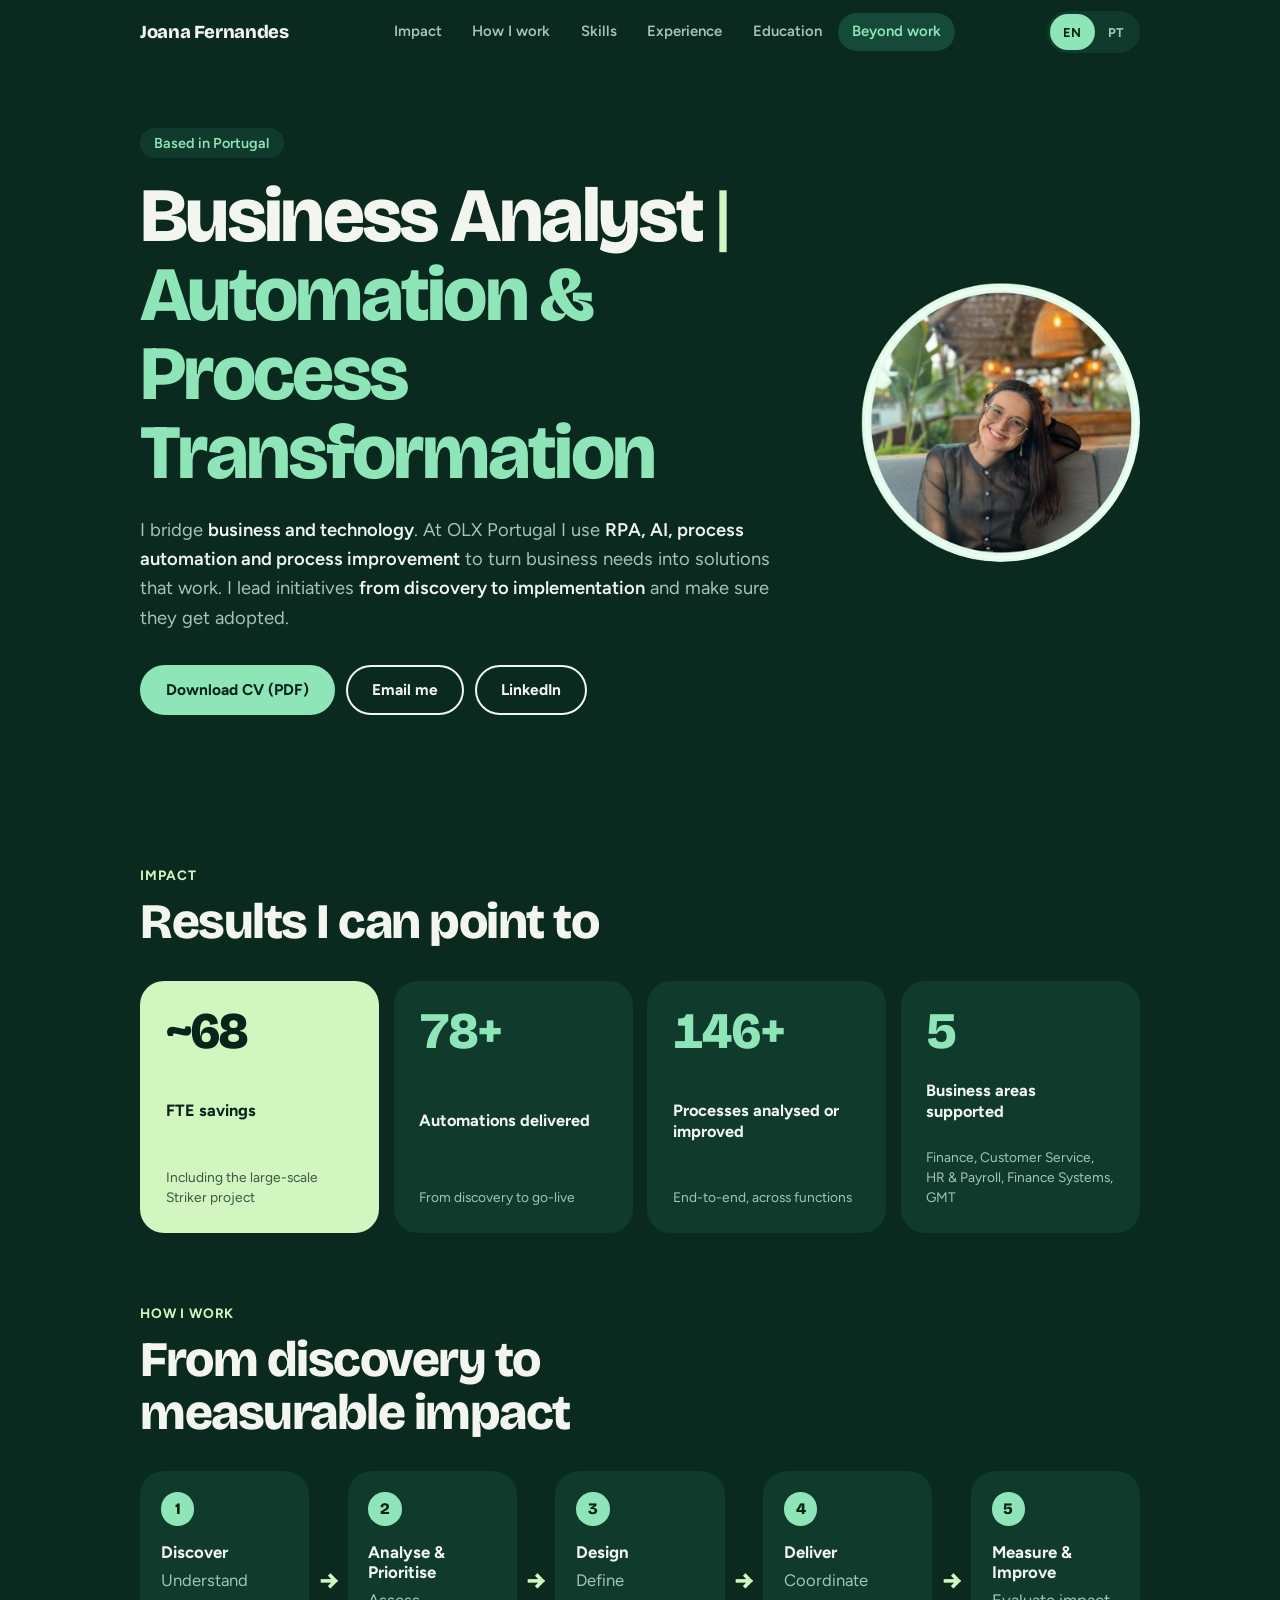
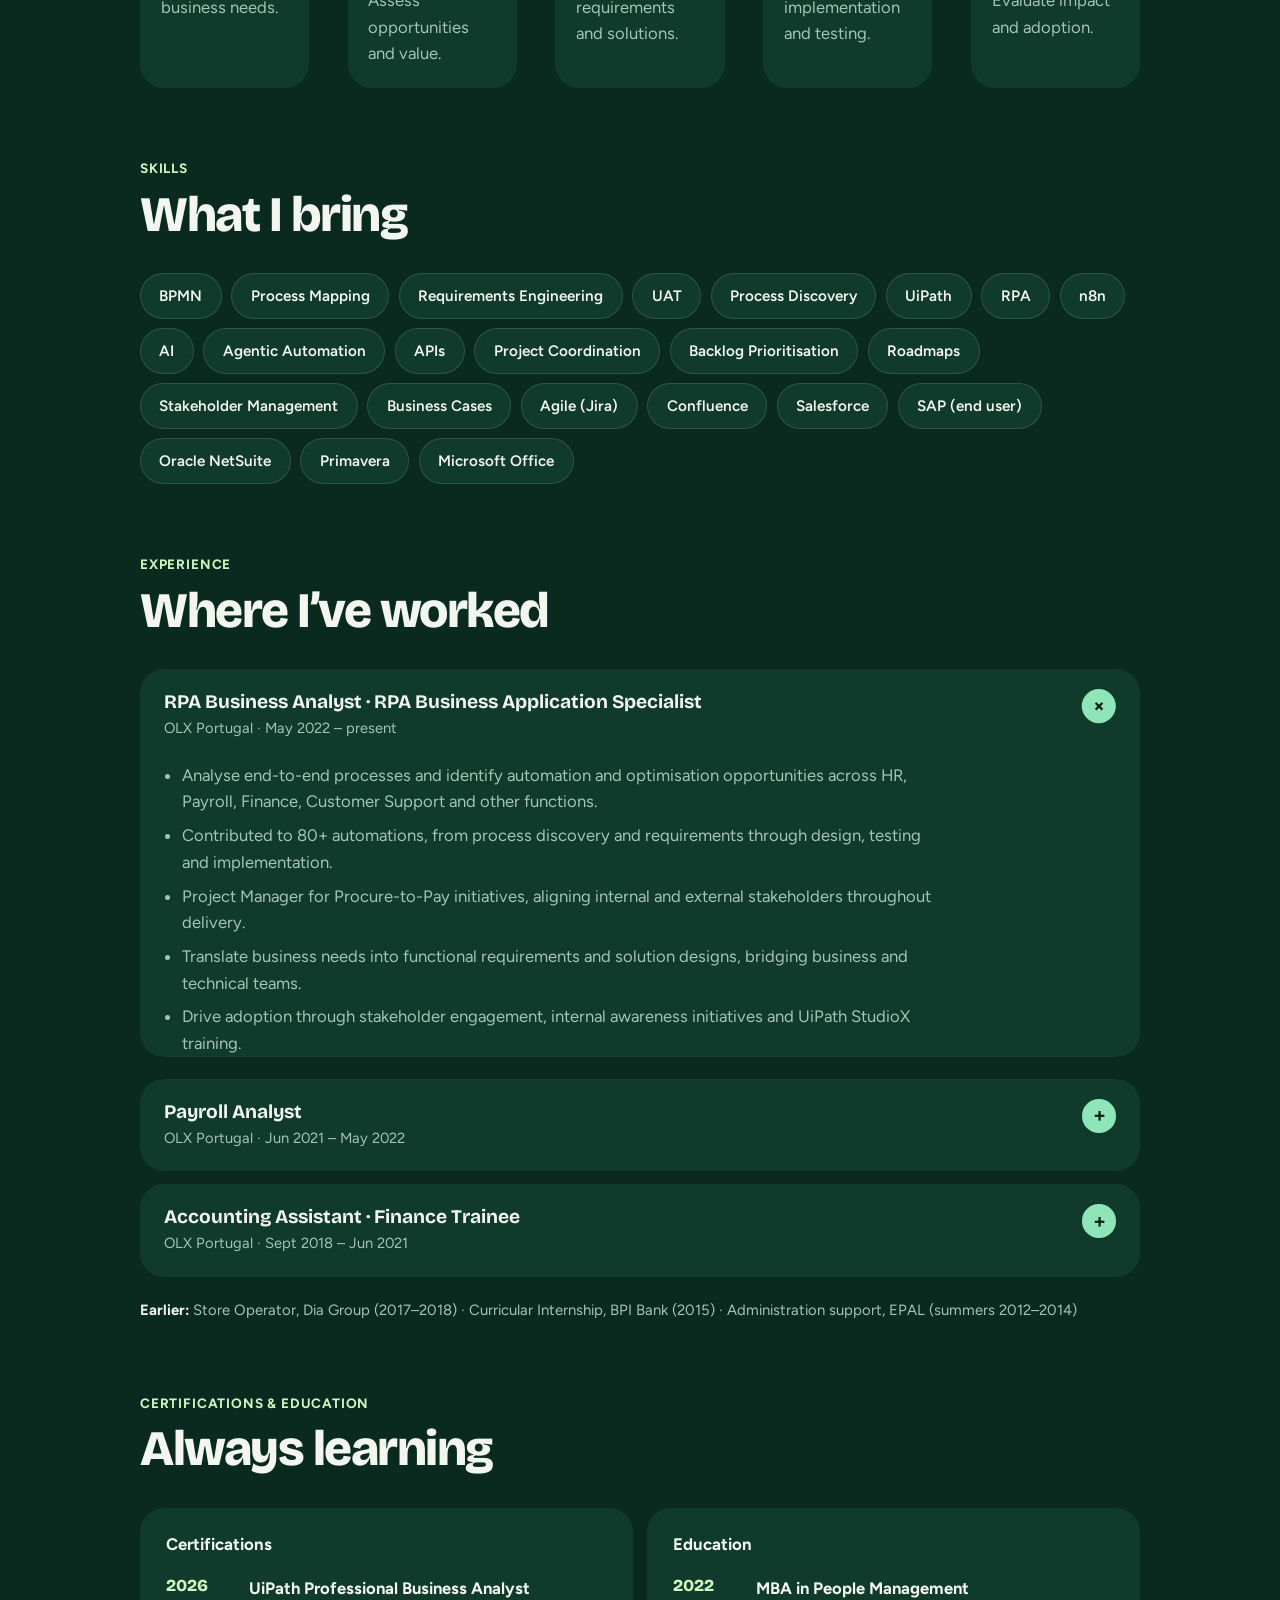
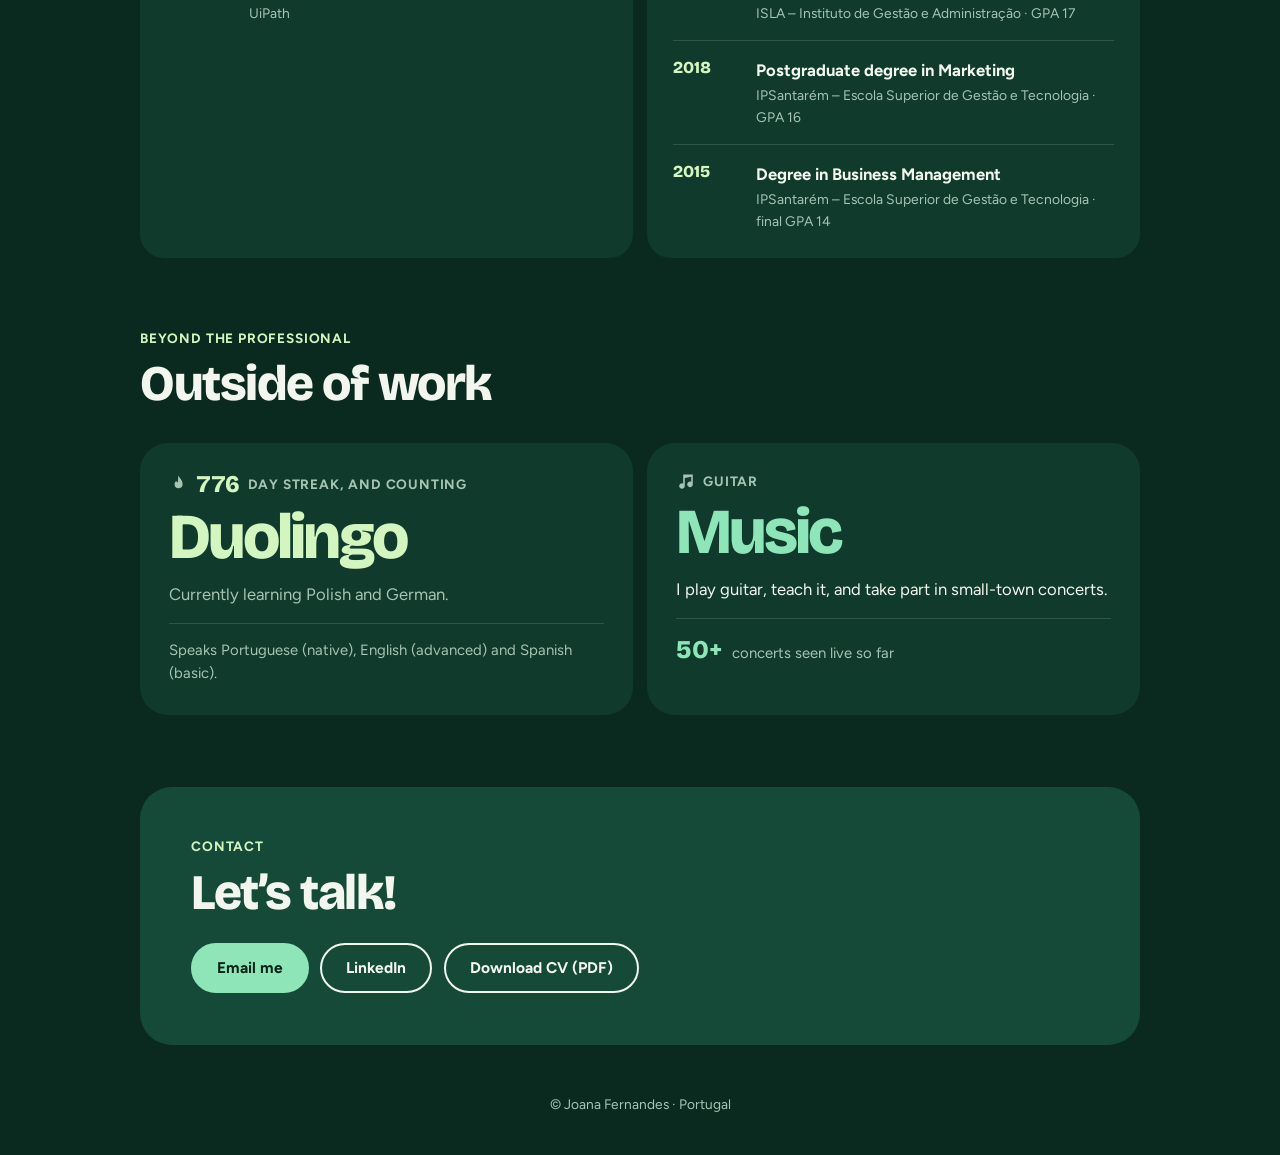
==== commit 499afc09: "Add files via upload" ====
--- a/index.html
+++ b/index.html
@@ -1,241 +1,295 @@
 <!DOCTYPE html>
-<html lang="en">
+<html lang="en" data-l="en">
 <head>
 <meta charset="utf-8">
 <meta name="viewport" content="width=device-width, initial-scale=1, viewport-fit=cover">
-<title>Joana Fernandes – Business Analyst · RPA</title>
-<link href="https://fonts.googleapis.com/css2?family=Bricolage+Grotesque:wght@400;600;800&display=swap" rel="stylesheet">
+<title>Joana Fernandes | Business Analyst – Automation &amp; Process Transformation</title>
+<meta name="description" content="Business Analyst bridging business and technology: RPA, AI and process improvement. 80+ automations and ~70 FTE savings across 5 business areas.">
+<meta name="author" content="Joana Fernandes">
+<meta name="theme-color" content="#0a2a20">
+<link rel="canonical" href="https://YOUR-USERNAME.github.io/">
+<meta property="og:type" content="website">
+<meta property="og:site_name" content="Joana Fernandes">
+<meta property="og:title" content="Joana Fernandes | Business Analyst – Automation &amp; Process Transformation">
+<meta property="og:description" content="Bridging business and technology with RPA, AI and process improvement. 80+ automations and ~70 FTE savings across 5 business areas.">
+<meta property="og:url" content="https://YOUR-USERNAME.github.io/">
+<meta property="og:image" content="https://YOUR-USERNAME.github.io/og-image.png">
+<meta property="og:image:width" content="1200">
+<meta property="og:image:height" content="630">
+<meta property="og:image:alt" content="Joana Fernandes, Business Analyst – Automation and Process Transformation">
+<meta property="og:locale" content="en_GB">
+<meta property="og:locale:alternate" content="pt_PT">
+<meta name="twitter:card" content="summary_large_image">
+<meta name="twitter:title" content="Joana Fernandes | Business Analyst – Automation &amp; Process Transformation">
+<meta name="twitter:description" content="Bridging business and technology with RPA, AI and process improvement.">
+<meta name="twitter:image" content="https://YOUR-USERNAME.github.io/og-image.png">
+<link rel="icon" href="data:image/svg+xml,%3Csvg xmlns='http://www.w3.org/2000/svg' viewBox='0 0 64 64'%3E%3Crect width='64' height='64' rx='10' fill='%230a2a20'/%3E%3Ctext x='32' y='43' font-family='Arial,sans-serif' font-size='30' font-weight='700' text-anchor='middle' fill='%238ee6b8'%3EJF%3C/text%3E%3C/svg%3E">
+<link rel="preconnect" href="https://fonts.googleapis.com">
+<link rel="preconnect" href="https://fonts.gstatic.com" crossorigin>
+<link href="https://fonts.googleapis.com/css2?family=Bricolage+Grotesque:opsz,wght@12..96,500;12..96,700;12..96,800&family=Figtree:wght@400;500;600;700&display=swap" rel="stylesheet">
+<script type="application/ld+json">{"@context":"https://schema.org","@type":"Person","name":"Joana Fernandes","jobTitle":"Business Analyst – Automation & Process Transformation","worksFor":{"@type":"Organization","name":"OLX Portugal"},"sameAs":["https://www.linkedin.com/in/joanamargaridafernandes"]}</script>
 <style>
-:root{--bg:#0e3427;--surface:#164a39;--ink:#eaf7ee;--muted:#a8cdb8;--pink:#ff8fa8;--mint:#7fe3b0;--sun:#ffd666;--line:#2a6a54;color-scheme:dark;
+:root{--bg:#0a2a20;--card:#0f3a2c;--card2:#154a39;--ink:#f2f6ef;--muted:#a6c4b4;--mint:#8ee6b8;--peach:#d3f5c0;--dark:#08241a;--line:rgba(242,246,239,.14);color-scheme:dark;
+--head:"Bricolage Grotesque",system-ui,-apple-system,"Segoe UI",sans-serif;--sans:"Figtree",system-ui,-apple-system,"Segoe UI",sans-serif;
 box-sizing:border-box;padding-top:env(safe-area-inset-top,0px);padding-bottom:env(safe-area-inset-bottom,0px)}
 *{box-sizing:border-box}
-html{scroll-padding-top:env(safe-area-inset-top,0px)}
-body{margin:0;background:var(--bg);color:var(--ink);font-family:"Bricolage Grotesque",system-ui,-apple-system,"Segoe UI",sans-serif;line-height:1.6}
-main{max-width:760px;margin:0 auto;padding:2.5rem 1.25rem 4rem}
-h1{font-size:clamp(2.6rem,11vw,4.6rem);line-height:1;margin:0 0 .6rem;font-weight:800;letter-spacing:-.03em}
-h2{font-size:1.5rem;margin:3rem 0 1rem;font-weight:800}
-p{margin:0 0 1rem}
-.role{font-size:1.2rem;color:var(--muted);max-width:34ch}
-.photo{width:150px;height:150px;border-radius:50%;display:block;margin:0 0 1.25rem}
-.flow{display:flex;flex-wrap:wrap;align-items:center;gap:.5rem;margin:2rem 0}
-.node{padding:.5rem 1rem;border-radius:999px;font-weight:600;color:#0e3427}
-.node.a{background:var(--sun)}.node.b{background:var(--mint)}.node.c{background:var(--pink)}
-.arrow{color:var(--muted);font-weight:800}
-.dot{width:14px;height:14px;border-radius:50%;background:var(--mint);animation:pulse 1.6s ease-in-out 3}
-@keyframes pulse{50%{transform:scale(1.8);opacity:.5}}
-@media (prefers-reduced-motion:reduce){.dot{animation:none}}
-.stats{display:flex;flex-wrap:wrap;gap:.75rem;margin:1.5rem 0 0}
-.stat{background:var(--surface);border:2px solid var(--line);border-radius:18px;padding:.6rem 1.1rem}
-.stat b{font-size:1.4rem;color:var(--mint)}
-.cards{display:grid;gap:1rem}
-.card{background:var(--surface);border:2px solid var(--line);border-radius:22px;padding:1.25rem 1.4rem}
-.card h3{margin:0 0 .3rem;font-size:1.1rem}
-.card p,.card li{color:var(--muted)}
-.card p{margin:0}
-.card ul{margin:.5rem 0 0;padding-left:1.1rem}
-.job{border-left:6px solid var(--mint);padding-left:1rem;margin-bottom:1.75rem}
-.job h3{margin:0;font-size:1.2rem}
-.job small{color:var(--muted);font-size:.95rem}
-.job ul{margin:.5rem 0 0;padding-left:1.1rem;color:var(--muted)}
-.job.minor{border-left-color:var(--line);margin-bottom:1rem}
-.job.minor h3{font-size:1.05rem}
-.chips{display:flex;flex-wrap:wrap;gap:.5rem}
-.chip{padding:.35rem .9rem;border-radius:999px;background:var(--surface);border:2px solid var(--line);font-weight:600;font-size:.95rem}
-.chip.hl{background:var(--mint);color:#0e3427;border-color:var(--mint)}
-.edu{display:grid;grid-template-columns:4rem 1fr;gap:.25rem 1rem;margin-bottom:1rem}
-.edu .y{color:var(--sun);font-weight:800}
-.edu span{color:var(--muted)}
-.links{display:flex;flex-wrap:wrap;gap:.75rem}
-a.btn{display:inline-block;padding:.75rem 1.4rem;border-radius:999px;background:var(--mint);color:#0e3427;text-decoration:none;font-weight:600}
-a.btn.alt{background:transparent;color:var(--mint);border:2px solid var(--mint)}
-a.btn:hover{background:var(--sun);color:#0e3427;border-color:var(--sun)}
-a:focus-visible{outline:3px solid var(--sun);outline-offset:3px}
-footer{margin-top:3rem;color:var(--muted);font-size:.9rem}
-button.node{border:0;font:inherit;font-weight:600;cursor:pointer;color:#0e3427}
-button.node[aria-pressed=true]{box-shadow:0 0 0 3px var(--ink)}
-button.node:focus-visible,button.chip:focus-visible,.job h3:focus-visible{outline:3px solid var(--sun);outline-offset:3px}
-.flowtext{min-height:3.2em;color:var(--ink)}
-.filters{margin-bottom:.75rem}
-button.chip{font:inherit;font-weight:600;font-size:.95rem;color:var(--ink);cursor:pointer}
-button.chip.on{background:var(--sun);color:#0e3427;border-color:var(--sun)}
-#skills .chip{transition:opacity .2s}
-#skills .chip.dim{opacity:.2}
-.job.has h3{cursor:pointer}
-.job.has h3::after{content:"+";float:right;color:var(--mint);font-weight:800;margin-left:.75rem}
-.job.has.open h3::after{content:"\2212"}
-.job.has ul{max-height:0;overflow:hidden;opacity:0;margin-top:0;transition:max-height .45s cubic-bezier(.3,.7,.2,1),opacity .3s ease,margin .3s ease}
-.job.has.open ul{max-height:30em;opacity:1;margin-top:.5rem}
-html{scroll-behavior:smooth}
-body{background:radial-gradient(circle at 100% 0,rgba(127,227,176,.22) 0,transparent 32%),radial-gradient(circle at 0 45%,rgba(255,143,168,.14) 0,transparent 30%),radial-gradient(circle at 100% 80%,rgba(255,214,102,.12) 0,transparent 30%),var(--bg)}
-h2::after{content:"";display:block;width:2.6rem;height:5px;border-radius:3px;background:var(--mint);margin-top:.4rem}
-h2:nth-of-type(3n+2)::after{background:var(--sun)}
-h2:nth-of-type(3n)::after{background:var(--pink)}
-.cards .card:nth-child(1){border-top:6px solid var(--mint)}
-.cards .card:nth-child(2){border-top:6px solid var(--sun)}
-.cards .card:nth-child(3){border-top:6px solid var(--pink)}
-.card{transition:transform .25s ease,box-shadow .25s ease}
-.card:hover{transform:translateY(-4px);box-shadow:0 10px 24px rgba(0,0,0,.25)}
-.stat:nth-child(2) b{color:var(--sun)}
-.stat:nth-child(3) b{color:var(--pink)}
-.photo{box-shadow:0 0 44px rgba(127,227,176,.35);animation:pop .9s cubic-bezier(.2,.9,.3,1.2)}
-@keyframes pop{from{transform:scale(.6);opacity:0}}
-@keyframes fadein{from{opacity:0;transform:translateY(6px)}}
-.flowtext.f{animation:fadein .4s ease}
-button.node{transition:transform .2s ease,box-shadow .2s ease}
-button.node:hover{transform:translateY(-2px)}
-button.chip,a.btn{transition:background .2s ease,color .2s ease,transform .2s ease}
-.rv{opacity:0;transform:translateY(16px);transition:opacity .7s ease,transform .7s cubic-bezier(.2,.7,.2,1)}
+html{scroll-behavior:smooth;scroll-padding-top:6.5rem}
+body{margin:0;background:var(--bg);color:var(--ink);font:400 1.04rem/1.6 var(--sans);-webkit-font-smoothing:antialiased;overflow-x:hidden}
+html[data-l="en"] span[lang="pt"],html[data-l="pt"] span[lang="en"]{display:none}
+a{color:inherit}
+:focus-visible{outline:3px solid var(--peach);outline-offset:3px}
+.wrap{max-width:1040px;margin:0 auto;padding:0 1.25rem}
+header{position:sticky;top:env(safe-area-inset-top,0px);z-index:10;background:rgba(10,42,32,.9);backdrop-filter:blur(10px);-webkit-backdrop-filter:blur(10px)}
+.bar{display:flex;align-items:center;justify-content:space-between;gap:1rem;padding:.7rem 0}
+.brand{font:800 1.15rem var(--head);text-decoration:none;letter-spacing:-.02em}
+nav{display:flex;gap:.2rem;overflow-x:auto;scrollbar-width:none}
+nav::-webkit-scrollbar{display:none}
+nav a{white-space:nowrap;text-decoration:none;color:var(--muted);font-weight:600;font-size:.93rem;padding:.45rem .85rem;border-radius:999px;transition:background .2s,color .2s}
+nav a:hover{color:var(--ink)}
+nav a.cur{background:var(--card2);color:var(--mint)}
+.lang{display:flex;background:var(--card);border-radius:999px;padding:3px}
+.lang button{font:700 .8rem var(--sans);color:var(--muted);background:none;border:0;padding:.45rem .85rem;cursor:pointer;min-height:36px;border-radius:999px}
+.lang button[aria-pressed=true]{background:var(--mint);color:var(--dark)}
+.hnav{display:none}
+.mnav{padding-bottom:.5rem}
+@media (min-width:860px){.hnav{display:flex;flex:1;justify-content:center}.mnav{display:none}}
+.hero{display:grid;gap:2.5rem;padding:2.5rem 0 3.5rem;align-items:center}
+.pic{position:relative;width:min(220px,58vw)}
+.photo{position:relative;width:100%;height:auto;aspect-ratio:1;border-radius:50%;display:block}
+.eyebrow{display:inline-block;font:600 .9rem var(--sans);color:var(--mint);background:var(--card);padding:.35rem .9rem;border-radius:999px;margin:0 0 1.2rem}
+h1{font:800 clamp(2.4rem,7.6vw,4.8rem)/1.03 var(--head);letter-spacing:-.035em;margin:0 0 1.4rem}
+h1 .sl{color:var(--peach);font-weight:500}
+h1 mark{background:none;color:var(--mint)}
+.lead{font-size:1.15rem;color:var(--muted);max-width:56ch;margin:0 0 2rem}
+.lead b{color:var(--ink);font-weight:600}
+.btns{display:flex;flex-wrap:wrap;gap:.7rem}
+.btn{display:inline-flex;align-items:center;min-height:50px;padding:0 1.5rem;border-radius:999px;font-weight:700;font-size:.97rem;text-decoration:none;border:2px solid var(--ink);color:var(--ink);transition:transform .2s,background .2s,color .2s,border-color .2s}
+.btn:hover{transform:translateY(-2px);background:var(--ink);color:var(--dark)}
+.btn.p{background:var(--mint);border-color:var(--mint);color:var(--dark)}
+.btn.p:hover{background:var(--ink);border-color:var(--ink)}
+@media (min-width:860px){.hero{grid-template-columns:1fr 280px;gap:3.5rem;padding:4rem 0 5rem}.pic{width:280px;order:2}}
+section{padding:4.5rem 0 0}
+.lab{font:700 .85rem var(--sans);letter-spacing:.06em;text-transform:uppercase;color:var(--peach);margin:0 0 .8rem}
+h2{font:800 clamp(1.9rem,5.2vw,3.1rem)/1.06 var(--head);margin:0 0 2rem;max-width:20ch;letter-spacing:-.03em}
+h3{font:700 1.05rem var(--sans);margin:0 0 .35rem}
+p{margin:0}
+.muted{color:var(--muted)}
+.metrics{display:grid;gap:.9rem;grid-template-columns:1fr 1fr}
+.m{background:var(--card);border-radius:24px;padding:1.4rem;display:flex;flex-direction:column;justify-content:space-between;gap:1.4rem;min-height:160px}
+.m b{display:block;font:800 clamp(2.2rem,9vw,3.2rem)/1 var(--head);letter-spacing:-.04em;color:var(--mint);font-variant-numeric:lining-nums tabular-nums}
+.m strong{display:block;font-size:1.02rem;margin-bottom:.2rem;line-height:1.3}
+.m .s{display:block;font-size:.86rem;color:var(--muted);line-height:1.45}
+.m:first-child{background:var(--peach);color:var(--dark)}
+.m:first-child b{color:var(--dark)}
+.m:first-child .s{color:rgba(8,36,26,.75)}
+@media (min-width:860px){.metrics{grid-template-columns:repeat(4,1fr)}.m{padding:1.6rem}}
+.steps{list-style:none;margin:0;padding:0;counter-reset:s;display:grid;gap:2.2rem}
+.steps li{counter-increment:s;position:relative;background:var(--card);border-radius:24px;padding:1.3rem}
+.steps li::before{content:counter(s);display:grid;place-items:center;width:2.1rem;height:2.1rem;border-radius:50%;background:var(--mint);color:var(--dark);font:800 1rem var(--head);margin-bottom:1rem}
+.steps li:not(:last-child)::after{content:"\2193";position:absolute;left:50%;bottom:-2.05rem;transform:translateX(-50%);width:1.8rem;height:1.8rem;display:grid;place-items:center;color:var(--peach);font:800 1.7rem/1 var(--sans)}
+@media (min-width:860px){.steps{grid-template-columns:repeat(5,1fr);gap:2.4rem}.steps li:not(:last-child)::after{content:"\2192";left:auto;right:-2.15rem;bottom:auto;top:50%;transform:translateY(-50%)}}
+.cloud{display:flex;flex-wrap:wrap;gap:.6rem}
+.cloud>span{padding:.6rem 1.15rem;border-radius:999px;background:var(--card);border:1px solid var(--line);font-weight:600;font-size:.95rem;white-space:nowrap;cursor:default}
+details{background:var(--card);border-radius:24px;margin-bottom:.8rem;padding:0 1.5rem;transition:background .2s}
+details:hover{background:var(--card2)}
+summary{list-style:none;cursor:pointer;display:grid;gap:.2rem;padding:1.3rem 3rem 1.3rem 0;position:relative}
+summary::-webkit-details-marker{display:none}
+summary::after{content:"+";position:absolute;right:0;top:1.25rem;width:2.1rem;height:2.1rem;border-radius:50%;background:var(--mint);color:var(--dark);display:grid;place-items:center;font:700 1.3rem/1 var(--sans);transition:transform .25s}
+details[open] summary::after{transform:rotate(45deg)}
+summary strong{font:700 1.2rem/1.25 var(--head)}
+summary small{color:var(--muted);font-size:.92rem}
+details ul{margin:0 0 1.4rem;padding-left:1.1rem;color:var(--muted);max-width:70ch}
+details li{margin-bottom:.45rem}
+.early{margin-top:1.4rem;color:var(--muted);font-size:.93rem}
+.early b{color:var(--ink)}
+.two{display:grid;gap:.9rem}
+.two>div{background:var(--card);border-radius:24px;padding:1.6rem}
+.row{display:grid;grid-template-columns:4.2rem 1fr;gap:.2rem 1rem;padding:1rem 0;border-bottom:1px solid var(--line)}
+.row:last-child{border-bottom:0;padding-bottom:0}
+.row .y{font:800 1.05rem var(--head);color:var(--peach)}
+.row small{color:var(--muted);display:block}
+a.verify{color:var(--mint);font-size:.88rem;font-weight:700}
+@media (min-width:860px){.two{grid-template-columns:1fr 1fr}}
+.bey{display:grid;gap:.9rem}
+.tile{border-radius:28px;padding:1.8rem;background:var(--card)}
+.tile .k{display:flex;align-items:center;gap:.5rem;font:700 .85rem var(--sans);letter-spacing:.06em;text-transform:uppercase;color:var(--muted)}
+.tile .k svg{width:1.2rem;height:1.2rem;fill:currentColor}
+.tile b.big{display:block;font:800 clamp(2.6rem,10vw,4rem)/.95 var(--head);letter-spacing:-.045em;color:var(--peach);font-variant-numeric:lining-nums tabular-nums;margin:.7rem 0 .8rem}
+.tile.mu b.big{color:var(--mint)}
+#streak{font:800 1.5rem/1 var(--head);letter-spacing:-.02em;color:var(--peach);font-variant-numeric:lining-nums tabular-nums}
+.tile p+p{margin-top:.6rem}
+.tile .langs{padding-top:.9rem;margin-top:1rem;border-top:1px solid var(--line);color:var(--muted);font-size:.93rem}
+@media (min-width:860px){.bey{grid-template-columns:1fr 1fr}}
+#contact{padding:4.5rem 0 3rem}
+#contact .box{background:var(--card2);border-radius:32px;padding:2.2rem 1.6rem}
+#contact h2{max-width:none;margin-bottom:1.5rem}
+@media (min-width:860px){#contact .box{padding:3.2rem}}
+footer{padding:0 0 2.5rem;color:var(--muted);font-size:.86rem;text-align:center}
+.rv{opacity:0;transform:translateY(14px);transition:opacity .6s ease,transform .6s cubic-bezier(.2,.7,.2,1)}
 .rv.in{opacity:1;transform:none}
-@media (prefers-reduced-motion:reduce){.rv{opacity:1;transform:none;transition:none}.photo,.flowtext.f{animation:none}html{scroll-behavior:auto}.job.has ul{transition:none}}
-@media (max-width:520px){
-main{padding:1.5rem 1rem 3rem}
-.photo{width:120px;height:120px}
-.flow{flex-direction:column;align-items:stretch;gap:.35rem}
-.flow .arrow{transform:rotate(90deg);align-self:center}
-.flow .dot{align-self:center}
-button.node{min-height:48px;padding:.8rem 1rem}
-.stats{display:grid;grid-template-columns:repeat(3,1fr);gap:.5rem}
-.stat{padding:.6rem .4rem;font-size:.8rem;text-align:center;line-height:1.3}
-.stat b{display:block;font-size:1.3rem}
-.filters{flex-wrap:nowrap;overflow-x:auto;padding-bottom:.4rem}
-.filters .chip{flex:none;min-height:44px}
-.job h3{padding:.35rem 0}
-.edu{grid-template-columns:3.2rem 1fr}
-h2{margin-top:2.5rem}
-}
-h2{scroll-margin-top:4.5rem}
-.nav{display:none}
-@media (min-width:900px){
-body{font-size:1.06rem}
-main{max-width:980px;padding-top:2.5rem}
-.nav{display:flex;justify-content:center;gap:.4rem;position:sticky;top:env(safe-area-inset-top,0px);z-index:5;padding:.7rem 1rem;background:rgba(14,52,39,.82);backdrop-filter:blur(10px);-webkit-backdrop-filter:blur(10px);border-bottom:1px solid var(--line)}
-.nav a{color:var(--muted);text-decoration:none;padding:.4rem 1rem;border-radius:999px;font-weight:600;transition:background .2s ease,color .2s ease}
-.nav a:hover{color:var(--ink)}
-.nav a.cur{background:var(--mint);color:#0e3427}
-.hero{display:grid;grid-template-columns:auto 1fr;column-gap:2.25rem;align-items:center;margin-bottom:.5rem}
-.hero .photo{grid-row:1/3;width:180px;height:180px;margin:0}
-.hero h1{align-self:end;margin:0 0 .6rem}
-.hero .role{align-self:start;margin:0;max-width:40ch}
-main>p{max-width:66ch}
-.cards{grid-template-columns:repeat(3,1fr)}
-.job.has h3:hover{color:var(--mint)}
-.edu{grid-template-columns:5rem 1fr}
-}
+@media (prefers-reduced-motion:reduce){html{scroll-behavior:auto}.rv{opacity:1;transform:none;transition:none}.btn:hover{transform:none}}
+@media print{header{display:none}}
 </style>
 </head>
 <body>
-<nav class="nav" aria-label="Sections">
-  <a href="#about">What I do</a><a href="#experience">Experience</a><a href="#education">Education</a><a href="#skills-sec">Skills</a><a href="#contact">Contact</a>
-</nav>
-<main>
-  <div class="hero"><img class="photo" alt="Portrait of Joana Fernandes" src="[data-uri]">
-  <h1>Hi, I’m Joana.</h1>
-  <p class="role">Business Analyst in process automation, RPA and product &amp; project management. Based in Portugal.</p></div>
-
-  <div class="flow" aria-label="From manual process to automation">
-    <span class="dot" aria-hidden="true"></span>
-    <button class="node a" data-s="a" aria-pressed="false">Manual process</button><span class="arrow">→</span>
-    <button class="node b" data-s="b" aria-pressed="false">Analysis</button><span class="arrow">→</span>
-    <button class="node c" data-s="c" aria-pressed="false">Automation</button>
-  </div>
-  <p id="flowtext" class="flowtext" aria-live="polite">Tap a step to see what I do there.</p>
-
-  <p>I analyse business processes, optimise them and automate them. I have more than 4 years of experience in RPA and business analysis at OLX Portugal, with a background in Finance, HR and business operations. I turn business needs into scalable technology solutions, from discovery and solution design to testing, implementation and continuous improvement.</p>
-
-  <div class="stats">
-    <div class="stat"><b>80+</b> automations delivered</div>
-    <div class="stat"><b>4+</b> years in RPA &amp; BA</div>
-    <div class="stat"><b>UiPath</b> certified BA</div>
-  </div>
-
-  <h2 id="about">What I do</h2>
-  <div class="cards">
-    <div class="card"><h3>I find what is worth automating</h3><p>I analyse end-to-end processes across HR, Payroll, Finance, Customer Support and other functions.</p></div>
-    <div class="card"><h3>I bridge business and tech</h3><p>I translate business needs into functional requirements and solution designs for technical teams.</p></div>
-    <div class="card"><h3>I lead and drive adoption</h3><p>I have managed Procure-to-Pay initiatives and support adoption through stakeholder engagement, awareness initiatives and UiPath StudioX training.</p></div>
-  </div>
-
-  <h2 id="experience">Experience</h2>
-  <div class="job">
-    <h3>RPA Business Analyst · RPA Business Application Specialist</h3>
-    <small>OLX Portugal · May 2022 – present</small>
+<header>
+  <div class="wrap">
+    <div class="bar">
+      <a class="brand" href="#top">Joana Fernandes</a>
+      <nav class="hnav" aria-label="Sections">
+        <a href="#impact"><span lang="en">Impact</span><span lang="pt">Impacto</span></a><a href="#how"><span lang="en">How I work</span><span lang="pt">Como trabalho</span></a><a href="#skills"><span lang="en">Skills</span><span lang="pt">Competências</span></a><a href="#experience"><span lang="en">Experience</span><span lang="pt">Experiência</span></a><a href="#education"><span lang="en">Education</span><span lang="pt">Formação</span></a><a href="#beyond"><span lang="en">Beyond work</span><span lang="pt">Fora do trabalho</span></a>
+      </nav>
+      <div class="lang" role="group" aria-label="Language / Idioma"><button type="button" data-l="en" aria-pressed="true">EN</button><button type="button" data-l="pt" aria-pressed="false">PT</button></div>
+    </div>
+  </div>
+  <div class="mnav"><div class="wrap"><nav aria-label="Sections">
+    <a href="#impact"><span lang="en">Impact</span><span lang="pt">Impacto</span></a><a href="#how"><span lang="en">How I work</span><span lang="pt">Como trabalho</span></a><a href="#skills"><span lang="en">Skills</span><span lang="pt">Competências</span></a><a href="#experience"><span lang="en">Experience</span><span lang="pt">Experiência</span></a><a href="#education"><span lang="en">Education</span><span lang="pt">Formação</span></a><a href="#beyond"><span lang="en">Beyond work</span><span lang="pt">Fora do trabalho</span></a><a href="#contact"><span lang="en">Contact</span><span lang="pt">Contacto</span></a>
+  </nav></div></div>
+</header>
+
+<main id="top">
+<div class="wrap">
+  <div class="hero">
+    <div class="pic"><img class="photo" width="260" height="260" alt="Portrait of Joana Fernandes, smiling" src="[data-uri]"></div>
+    <div>
+      <p class="eyebrow"><span lang="en">Based in Portugal</span><span lang="pt">Em Portugal</span></p>
+      <h1><span lang="en">Business Analyst <span class="sl">|</span><br><mark>Automation &amp; Process Transformation</mark></span><span lang="pt">Business Analyst <span class="sl">|</span><br><mark>Automação e Transformação de Processos</mark></span></h1>
+      <p class="lead"><span lang="en">I bridge <b>business and technology</b>. At OLX Portugal I use <b>RPA, AI, process automation and process improvement</b> to turn business needs into solutions that work. I lead initiatives <b>from discovery to implementation</b> and make sure they get adopted.</span><span lang="pt">Faço a ponte entre <b>negócio e tecnologia</b>. Na OLX Portugal uso <b>RPA, IA, automação e melhoria de processos</b> para transformar necessidades de negócio em soluções que funcionam. Conduzo iniciativas <b>do discovery à implementação</b> e garanto que são adotadas.</span></p>
+      <div class="btns">
+        <a class="btn p" href="Joana-Fernandes-CV.pdf" download><span lang="en">Download CV (PDF)</span><span lang="pt">Descarregar CV (PDF)</span></a>
+        <a class="btn mail" href="#contact"><span lang="en">Email me</span><span lang="pt">Enviar email</span></a>
+        <a class="btn" href="https://www.linkedin.com/in/joanamargaridafernandes" rel="noopener">LinkedIn</a>
+      </div>
+    </div>
+  </div>
+</div>
+
+<section id="impact"><div class="wrap">
+  <p class="lab"><span lang="en">Impact</span><span lang="pt">Impacto</span></p>
+  <h2><span lang="en">Results I can point to</span><span lang="pt">Resultados concretos</span></h2>
+  <div class="metrics">
+    <div class="m"><b data-n="70" data-pre="~">~70</b><strong><span lang="en">FTE savings</span><span lang="pt">FTE poupados</span></strong><span class="s"><span lang="en">Including the large-scale Striker project</span><span lang="pt">Incluindo o projeto de grande escala Striker</span></span></div>
+    <div class="m"><b data-n="80" data-suf="+">80+</b><strong><span lang="en">Automations delivered</span><span lang="pt">Automatizações entregues</span></strong><span class="s"><span lang="en">From discovery to go-live</span><span lang="pt">Do discovery ao go-live</span></span></div>
+    <div class="m"><b data-n="150" data-suf="+">150+</b><strong><span lang="en">Processes analysed or improved</span><span lang="pt">Processos analisados ou melhorados</span></strong><span class="s"><span lang="en">End-to-end, across functions</span><span lang="pt">End-to-end, em várias funções</span></span></div>
+    <div class="m"><b data-n="5">5</b><strong><span lang="en">Business areas supported</span><span lang="pt">Áreas de negócio apoiadas</span></strong><span class="s"><span lang="en">Finance, Customer Service, HR &amp; Payroll, Finance Systems, GMT</span><span lang="pt">Finance, Customer Service, HR e Payroll, Finance Systems, GMT</span></span></div>
+  </div>
+</div></section>
+
+<section id="how"><div class="wrap">
+  <p class="lab"><span lang="en">How I work</span><span lang="pt">Como trabalho</span></p>
+  <h2><span lang="en">From discovery to measurable impact</span><span lang="pt">Do discovery ao impacto mensurável</span></h2>
+  <ol class="steps">
+    <li><h3>Discover</h3><p class="muted"><span lang="en">Understand business needs.</span><span lang="pt">Perceber as necessidades do negócio.</span></p></li>
+    <li><h3><span lang="en">Analyse &amp; Prioritise</span><span lang="pt">Analisar e priorizar</span></h3><p class="muted"><span lang="en">Assess opportunities and value.</span><span lang="pt">Avaliar oportunidades e valor.</span></p></li>
+    <li><h3><span lang="en">Design</span><span lang="pt">Desenhar</span></h3><p class="muted"><span lang="en">Define requirements and solutions.</span><span lang="pt">Definir requisitos e soluções.</span></p></li>
+    <li><h3><span lang="en">Deliver</span><span lang="pt">Entregar</span></h3><p class="muted"><span lang="en">Coordinate implementation and testing.</span><span lang="pt">Coordenar a implementação e os testes.</span></p></li>
+    <li><h3><span lang="en">Measure &amp; Improve</span><span lang="pt">Medir e melhorar</span></h3><p class="muted"><span lang="en">Evaluate impact and adoption.</span><span lang="pt">Avaliar o impacto e a adoção.</span></p></li>
+  </ol>
+</div></section>
+
+<section id="skills"><div class="wrap">
+  <p class="lab"><span lang="en">Skills</span><span lang="pt">Competências</span></p>
+  <h2><span lang="en">What I bring</span><span lang="pt">O que trago</span></h2>
+  <div class="cloud"><span>BPMN</span><span>Process Mapping</span><span>Requirements Engineering</span><span>UAT</span><span>Process Discovery</span><span>UiPath</span><span>RPA</span><span>n8n</span><span><span lang="en">AI</span><span lang="pt">IA</span></span><span>Agentic Automation</span><span>APIs</span><span>Project Coordination</span><span>Backlog Prioritisation</span><span>Roadmaps</span><span>Stakeholder Management</span><span>Business Cases</span><span>Agile (Jira)</span><span>Confluence</span><span>Salesforce</span><span>SAP (end user)</span><span>Oracle NetSuite</span><span>Primavera</span><span>Microsoft Office</span></div>
+</div></section>
+
+<section id="experience"><div class="wrap">
+  <p class="lab"><span lang="en">Experience</span><span lang="pt">Experiência</span></p>
+  <h2><span lang="en">Where I’ve worked</span><span lang="pt">Onde trabalhei</span></h2>
+  <details open><summary><strong>RPA Business Analyst · RPA Business Application Specialist</strong><small>OLX Portugal · <span lang="en">May 2022 – present</span><span lang="pt">maio 2022 – presente</span></small></summary>
     <ul>
-      <li>Analyse end-to-end processes and identify opportunities for automation and optimisation.</li>
-      <li>Contributed to the delivery of 80+ automations: discovery, requirements, design, testing and implementation.</li>
-      <li>Project Manager for Procure-to-Pay initiatives, coordinating internal and external stakeholders.</li>
-      <li>Support adoption through stakeholder engagement, awareness initiatives and UiPath StudioX training.</li>
-    </ul>
-  </div>
-  <div class="job">
-    <h3>Payroll Analyst</h3>
-    <small>OLX Portugal · Jun 2021 – May 2022</small>
+      <li><span lang="en">Analyse end-to-end processes and identify automation and optimisation opportunities across HR, Payroll, Finance, Customer Support and other functions.</span><span lang="pt">Analiso processos end-to-end e identifico oportunidades de automação e otimização em RH, Payroll, Finance, Customer Support e outras funções.</span></li>
+      <li><span lang="en">Contributed to 80+ automations, from process discovery and requirements through design, testing and implementation.</span><span lang="pt">Contribuí para mais de 80 automatizações, do process discovery e levantamento de requisitos ao design, testes e implementação.</span></li>
+      <li><span lang="en">Project Manager for Procure-to-Pay initiatives, aligning internal and external stakeholders throughout delivery.</span><span lang="pt">Project Manager de iniciativas Procure-to-Pay, alinhando stakeholders internos e externos ao longo da entrega.</span></li>
+      <li><span lang="en">Translate business needs into functional requirements and solution designs, bridging business and technical teams.</span><span lang="pt">Traduzo necessidades de negócio em requisitos funcionais e desenhos de solução, fazendo a ponte entre negócio e equipas técnicas.</span></li>
+      <li><span lang="en">Drive adoption through stakeholder engagement, internal awareness initiatives and UiPath StudioX training.</span><span lang="pt">Promovo a adoção através do envolvimento de stakeholders, iniciativas internas de sensibilização e formação em UiPath StudioX.</span></li>
+    </ul></details>
+  <details><summary><strong>Payroll Analyst</strong><small>OLX Portugal · Jun 2021 – <span lang="en">May 2022</span><span lang="pt">maio 2022</span></small></summary>
     <ul>
-      <li>Processed payroll data and employee changes, including taxes, deductions, employment status and leave.</li>
-      <li>Prepared tax reports, supported accounting accruals and postings, and answered employee queries.</li>
-    </ul>
-  </div>
-  <div class="job">
-    <h3>Accounting Assistant · Finance Trainee</h3>
-    <small>OLX Portugal · Sept 2018 – Jun 2021</small>
+      <li><span lang="en">Processed payroll data and employee changes, including taxes, deductions, employment status and leave.</span><span lang="pt">Processamento de dados salariais e alterações de colaboradores, incluindo impostos, deduções, situação contratual e licenças.</span></li>
+      <li><span lang="en">Prepared tax reports, supported accounting accruals and postings, and answered employee queries.</span><span lang="pt">Preparação de relatórios fiscais, apoio a acréscimos e lançamentos contabilísticos e esclarecimento de dúvidas dos colaboradores.</span></li></ul></details>
+  <details><summary><strong>Accounting Assistant · Finance Trainee</strong><small>OLX Portugal · Sept 2018 – Jun 2021</small></summary>
     <ul>
-      <li>Supported invoice processing, financial documentation and the recording of receipts and payments.</li>
-      <li>Reconciled financial accounts, kept accounts receivable records and supported Finance improvement projects.</li>
-    </ul>
-  </div>
-  <div class="job minor"><h3>Store Operator · Dia Group</h3><small>Apr 2017 – Jun 2018</small></div>
-  <div class="job minor"><h3>Curricular Internship · BPI Bank</h3><small>Jul – Sept 2015 · customer service and front-office operations, evaluated 18/20</small></div>
-  <div class="job minor"><h3>Administration support · EPAL</h3><small>Summers of 2012, 2013 and 2014</small></div>
-
-  <h2 id="education">Education &amp; certifications</h2>
-  <div class="edu"><div class="y">2026</div><div><b>UiPath Professional Business Analyst Certificate</b></div></div>
-  <div class="edu"><div class="y">2022</div><div><b>MBA in People Management</b><br><span>ISLA – Institute of Management and Administration · GPA 17</span></div></div>
-  <div class="edu"><div class="y">2018</div><div><b>Postgraduate degree in Marketing</b><br><span>IPSantarém School of Business and Technology · GPA 16</span></div></div>
-  <div class="edu"><div class="y">2015</div><div><b>Degree in Business Management</b><br><span>IPSantarém School of Business and Technology · final GPA 14</span></div></div>
-
-  <h2 id="skills-sec">Skills</h2>
-  <div class="chips filters">
-    <button class="chip on" data-f="all" aria-pressed="true">All</button><button class="chip" data-f="rpa" aria-pressed="false">RPA &amp; automation</button><button class="chip" data-f="tools" aria-pressed="false">Ways of working</button><button class="chip" data-f="systems" aria-pressed="false">Business systems</button>
-  </div>
-  <div class="chips" id="skills">
-    <span class="chip hl" data-c="rpa">RPA Business Analysis</span><span class="chip hl" data-c="rpa">UiPath StudioX</span><span class="chip hl" data-c="rpa">UiPath Studio Pro</span><span class="chip hl" data-c="rpa">n8n</span>
-    <span class="chip" data-c="tools">Agile (Jira)</span><span class="chip" data-c="tools">Confluence</span><span class="chip" data-c="tools">Salesforce</span><span class="chip" data-c="systems">SAP (end user)</span><span class="chip" data-c="systems">Oracle NetSuite</span><span class="chip" data-c="systems">Primavera</span><span class="chip" data-c="tools">Microsoft Office</span>
-  </div>
-
-  <h2>Languages</h2>
-  <div class="chips">
-    <span class="chip">Portuguese · native</span><span class="chip">English · advanced</span><span class="chip">Spanish · basic</span>
-  </div>
-
-  <h2 id="contact">Let’s talk</h2>
-  <div class="links">
+      <li><span lang="en">Supported invoice processing, financial documentation and the recording of receipts and payments.</span><span lang="pt">Apoio ao processamento de faturas, documentação financeira e registo de recebimentos e pagamentos.</span></li>
+      <li><span lang="en">Reconciled financial accounts, kept accounts receivable records and supported Finance improvement projects.</span><span lang="pt">Reconciliação de contas, manutenção de contas a receber e apoio a projetos de melhoria em Finance.</span></li></ul></details>
+  <p class="early"><b><span lang="en">Earlier</span><span lang="pt">Anteriormente</span>:</b> <span lang="en">Store Operator, Dia Group (2017–2018) · Curricular Internship, BPI Bank (2015) · Administration support, EPAL (summers 2012–2014)</span><span lang="pt">Operadora de loja, Dia Group (2017–2018) · Estágio curricular, BPI (2015) · Apoio administrativo, EPAL (verões de 2012–2014)</span></p>
+</div></section>
+
+<section id="education"><div class="wrap">
+  <p class="lab"><span lang="en">Certifications &amp; Education</span><span lang="pt">Certificações e formação</span></p>
+  <h2><span lang="en">Always learning</span><span lang="pt">Sempre a aprender</span></h2>
+  <div class="two">
+    <div><h3><span lang="en">Certifications</span><span lang="pt">Certificações</span></h3>
+      <div class="row"><div class="y">2026</div><div><strong>UiPath Professional Business Analyst</strong><small>UiPath <a class="verify" id="verify" href="#education" hidden target="_blank" rel="noopener"><span lang="en">Verify credential</span><span lang="pt">Validar certificado</span></a></small></div></div>
+    </div>
+    <div><h3><span lang="en">Education</span><span lang="pt">Formação académica</span></h3>
+      <div class="row"><div class="y">2022</div><div><strong><span lang="en">MBA in People Management</span><span lang="pt">MBA em Gestão de Pessoas</span></strong><small>ISLA – Instituto de Gestão e Administração · <span lang="en">GPA 17</span><span lang="pt">média 17</span></small></div></div>
+      <div class="row"><div class="y">2018</div><div><strong><span lang="en">Postgraduate degree in Marketing</span><span lang="pt">Pós-graduação em Marketing</span></strong><small>IPSantarém – Escola Superior de Gestão e Tecnologia · <span lang="en">GPA 16</span><span lang="pt">média 16</span></small></div></div>
+      <div class="row"><div class="y">2015</div><div><strong><span lang="en">Degree in Business Management</span><span lang="pt">Licenciatura em Gestão de Empresas</span></strong><small>IPSantarém – Escola Superior de Gestão e Tecnologia · <span lang="en">final GPA 14</span><span lang="pt">média final 14</span></small></div></div>
+    </div>
+  </div>
+</div></section>
+
+<section id="beyond"><div class="wrap">
+  <p class="lab">Beyond the Professional</p>
+  <h2><span lang="en">Outside of work</span><span lang="pt">Fora do trabalho</span></h2>
+  <div class="bey">
+    <div class="tile"><span class="k"><svg viewBox="0 0 24 24" aria-hidden="true"><path d="M12 2c1 3.5 5 5.5 5 10.5A5 5 0 0 1 7 13c0-1.8.8-3 1.8-4.2C9.6 10 10.5 10.5 11 10.5 11.5 8 11 5 12 2z"/></svg> <span id="streak">1,239</span> <span lang="en">day streak, and counting</span><span lang="pt">dias de streak, e a contar</span></span><b class="big">Duolingo</b><p class="muted"><span lang="en">Currently learning Polish and German.</span><span lang="pt">A aprender polaco e alemão neste momento.</span></p><p class="langs"><span lang="en">Speaks Portuguese (native), English (advanced) and Spanish (basic).</span><span lang="pt">Fala português (nativo), inglês (avançado) e espanhol (básico).</span></p></div>
+    <div class="tile mu"><span class="k"><svg viewBox="0 0 24 24" aria-hidden="true"><path d="M9 3v11.3A3.5 3.5 0 1 0 11 17.5V7.6l8-1.6v6.3A3.5 3.5 0 1 0 21 15.5V3z"/></svg> <span lang="en">Guitar</span><span lang="pt">Guitarra</span></span><b class="big"><span lang="en">Music</span><span lang="pt">Música</span></b><p><span lang="en">I play guitar, teach it, and take part in small-town concerts.</span><span lang="pt">Toco guitarra, dou aulas de guitarra e participo em concertos em pequenas localidades.</span></p><p class="langs"><b style="font:800 1.6rem var(--head);color:var(--mint);margin-right:.35rem">50+</b> <span lang="en">concerts seen live so far</span><span lang="pt">concertos vistos ao vivo até agora</span></p></div>
+  </div>
+</div></section>
+
+<section id="contact"><div class="wrap"><div class="box">
+  <p class="lab"><span lang="en">Contact</span><span lang="pt">Contacto</span></p>
+  <h2><span lang="en">Let’s talk!</span><span lang="pt">Vamos falar!</span></h2>
+  <div class="btns">
+    <a class="btn p mail" href="#contact"><span lang="en">Email me</span><span lang="pt">Enviar email</span></a>
     <a class="btn" href="https://www.linkedin.com/in/joanamargaridafernandes" rel="noopener">LinkedIn</a>
-  </div>
-
-  <footer>© Joana Fernandes</footer>
+    <a class="btn" href="Joana-Fernandes-CV.pdf" download><span lang="en">Download CV (PDF)</span><span lang="pt">Descarregar CV (PDF)</span></a>
+  </div>
+</div></div></section>
 </main>
-<script>
-var T={a:"Where it starts: repetitive work done by hand across HR, Payroll, Finance and Customer Support.",b:"I map the process end to end, gather requirements and find what is worth automating.",c:"I design and test the solution with the technical team, then help teams adopt it. 80+ automations so far."};
-document.querySelectorAll("button.node").forEach(function(b){b.addEventListener("click",function(){document.querySelectorAll("button.node").forEach(function(x){x.setAttribute("aria-pressed",x===b)});document.getElementById("flowtext").textContent=T[b.dataset.s]})});
-document.querySelectorAll(".job").forEach(function(j,i){var h=j.querySelector("h3"),u=j.querySelector("ul");if(!u)return;j.classList.add("has");h.tabIndex=0;h.setAttribute("role","button");function set(o){j.classList.toggle("open",o);h.setAttribute("aria-expanded",o)}set(i===0);h.addEventListener("click",function(){set(!j.classList.contains("open"))});h.addEventListener("keydown",function(e){if(e.key==="Enter"||e.key===" "){e.preventDefault();set(!j.classList.contains("open"))}})});
-document.querySelectorAll("button[data-f]").forEach(function(b){b.addEventListener("click",function(){document.querySelectorAll("button[data-f]").forEach(function(x){var on=x===b;x.classList.toggle("on",on);x.setAttribute("aria-pressed",on)});document.querySelectorAll("#skills .chip").forEach(function(c){c.classList.toggle("dim",b.dataset.f!=="all"&&c.dataset.c!==b.dataset.f)})})});
-</script>
+<footer><div class="wrap">© Joana Fernandes · Portugal</div></footer>
+
 <script>
 (function(){
+var T={en:"Joana Fernandes | Business Analyst – Automation & Process Transformation",pt:"Joana Fernandes | Business Analyst – Automação e Transformação de Processos"};
+var D={en:"Business Analyst bridging business and technology: RPA, AI and process improvement. 80+ automations and ~70 FTE savings across 5 business areas.",pt:"Business Analyst que faz a ponte entre negócio e tecnologia: RPA, IA e melhoria de processos. 80+ automatizações e ~70 FTE poupados em 5 áreas de negócio."};
+var html=document.documentElement;
+function fmt(n,l){return String(n).replace(/\B(?=(\d{3})+(?!\d))/g,l==="pt"?".":",")}
+function streak(){var b=Date.UTC(2026,10,2),n=new Date(),t=Date.UTC(n.getFullYear(),n.getMonth(),n.getDate());return 1239+Math.max(0,Math.round((t-b)/864e5))}
+var S=streak(),sEl=document.getElementById("streak");
+function setLang(l,save){
+  html.setAttribute("data-l",l);html.lang=l;document.title=T[l];
+  var m=document.querySelector('meta[name="description"]');if(m)m.content=D[l];
+  document.querySelectorAll(".lang button").forEach(function(b){b.setAttribute("aria-pressed",b.dataset.l===l)});
+  sEl.textContent=fmt(S,l);
+  if(save){try{localStorage.setItem("lang",l)}catch(e){}}
+}
+var saved=null;try{saved=localStorage.getItem("lang")}catch(e){}
+setLang(saved||((navigator.language||"").toLowerCase().indexOf("pt")===0?"pt":"en"),false);
+document.querySelectorAll(".lang button").forEach(function(b){b.addEventListener("click",function(){setLang(b.dataset.l,true)})});
+// email assembled in the browser to keep it away from scrapers
+var u="joanamargarida94",d="gmail.com";
+document.querySelectorAll("a.mail").forEach(function(a){a.href="mailto:"+u+"@"+d});
+// certificate link: set CERT_URL when you have it
+var CERT_URL="";var v=document.getElementById("verify");if(CERT_URL&&v){v.href=CERT_URL;v.hidden=false}
+// scroll spy
+var links=document.querySelectorAll("nav a");
+if("IntersectionObserver" in window){
+  var spy=new IntersectionObserver(function(es){es.forEach(function(e){if(e.isIntersecting){links.forEach(function(a){a.classList.toggle("cur",a.getAttribute("href")==="#"+e.target.id)})}})},{rootMargin:"-35% 0px -60% 0px"});
+  document.querySelectorAll("main section").forEach(function(s){spy.observe(s)});
+}
+// reveal + count-up
 var rm=window.matchMedia("(prefers-reduced-motion:reduce)").matches;
-document.querySelectorAll("button.node").forEach(function(b){b.addEventListener("click",function(){var t=document.getElementById("flowtext");t.classList.remove("f");void t.offsetWidth;t.classList.add("f")})});
-if(rm||!("IntersectionObserver" in window))return;
-var io=new IntersectionObserver(function(es){es.forEach(function(e){if(e.isIntersecting){e.target.classList.add("in");io.unobserve(e.target)}})},{threshold:.15});
-document.querySelectorAll("h2,.card,.stat,.job,.edu,.chips,.links,main>p").forEach(function(el,i){el.classList.add("rv");el.style.transitionDelay=(el.parentElement.children.length>1?Array.prototype.indexOf.call(el.parentElement.children,el)%4*80:0)+"ms";io.observe(el)});
-var so=new IntersectionObserver(function(es){es.forEach(function(e){if(!e.isIntersecting)return;var b=e.target,m=b.textContent.match(/^(\d+)\+$/);so.unobserve(b);if(!m)return;var n=+m[1],t0=null;function s(t){if(!t0)t0=t;var p=Math.min((t-t0)/1200,1);b.textContent=Math.round(n*(1-Math.pow(1-p,3)))+"+";if(p<1)requestAnimationFrame(s)}requestAnimationFrame(s)})},{threshold:.6});
-document.querySelectorAll(".stat b").forEach(function(b){so.observe(b)});
-})();
-</script>
-<script>
-(function(){
-var L=document.querySelectorAll(".nav a"),H=["about","experience","education","skills-sec","contact"].map(function(i){return document.getElementById(i)});
-if(!("IntersectionObserver" in window))return;
-var o=new IntersectionObserver(function(es){es.forEach(function(e){if(!e.isIntersecting)return;L.forEach(function(a){a.classList.toggle("cur",a.getAttribute("href")==="#"+e.target.id)})})},{rootMargin:"-30% 0px -60% 0px"});
-H.forEach(function(h){if(h)o.observe(h)});
+function count(el,n,pre,suf){var t0=null;function s(t){if(!t0)t0=t;var p=Math.min((t-t0)/1100,1);el.textContent=pre+Math.round(n*(1-Math.pow(1-p,3)))+suf;if(p<1)requestAnimationFrame(s)}requestAnimationFrame(s)}
+if(!rm&&"IntersectionObserver" in window){
+  var io=new IntersectionObserver(function(es){es.forEach(function(e){if(!e.isIntersecting)return;var el=e.target;el.classList.add("in");io.unobserve(el);
+    el.querySelectorAll("[data-n]").forEach(function(b){count(b,+b.dataset.n,b.dataset.pre||"",b.dataset.suf||"")});
+    if(el.contains(sEl)){var l=html.getAttribute("data-l"),t0=null;(function s(t){if(!t0)t0=t;var p=Math.min((t-t0)/1300,1);sEl.textContent=fmt(Math.round(S*(1-Math.pow(1-p,3))),html.getAttribute("data-l"));if(p<1)requestAnimationFrame(s)})(0)}
+  })},{threshold:.2});
+  document.querySelectorAll("section .wrap").forEach(function(el){el.classList.add("rv");io.observe(el)});
+}
 })();
 </script>
 </body>
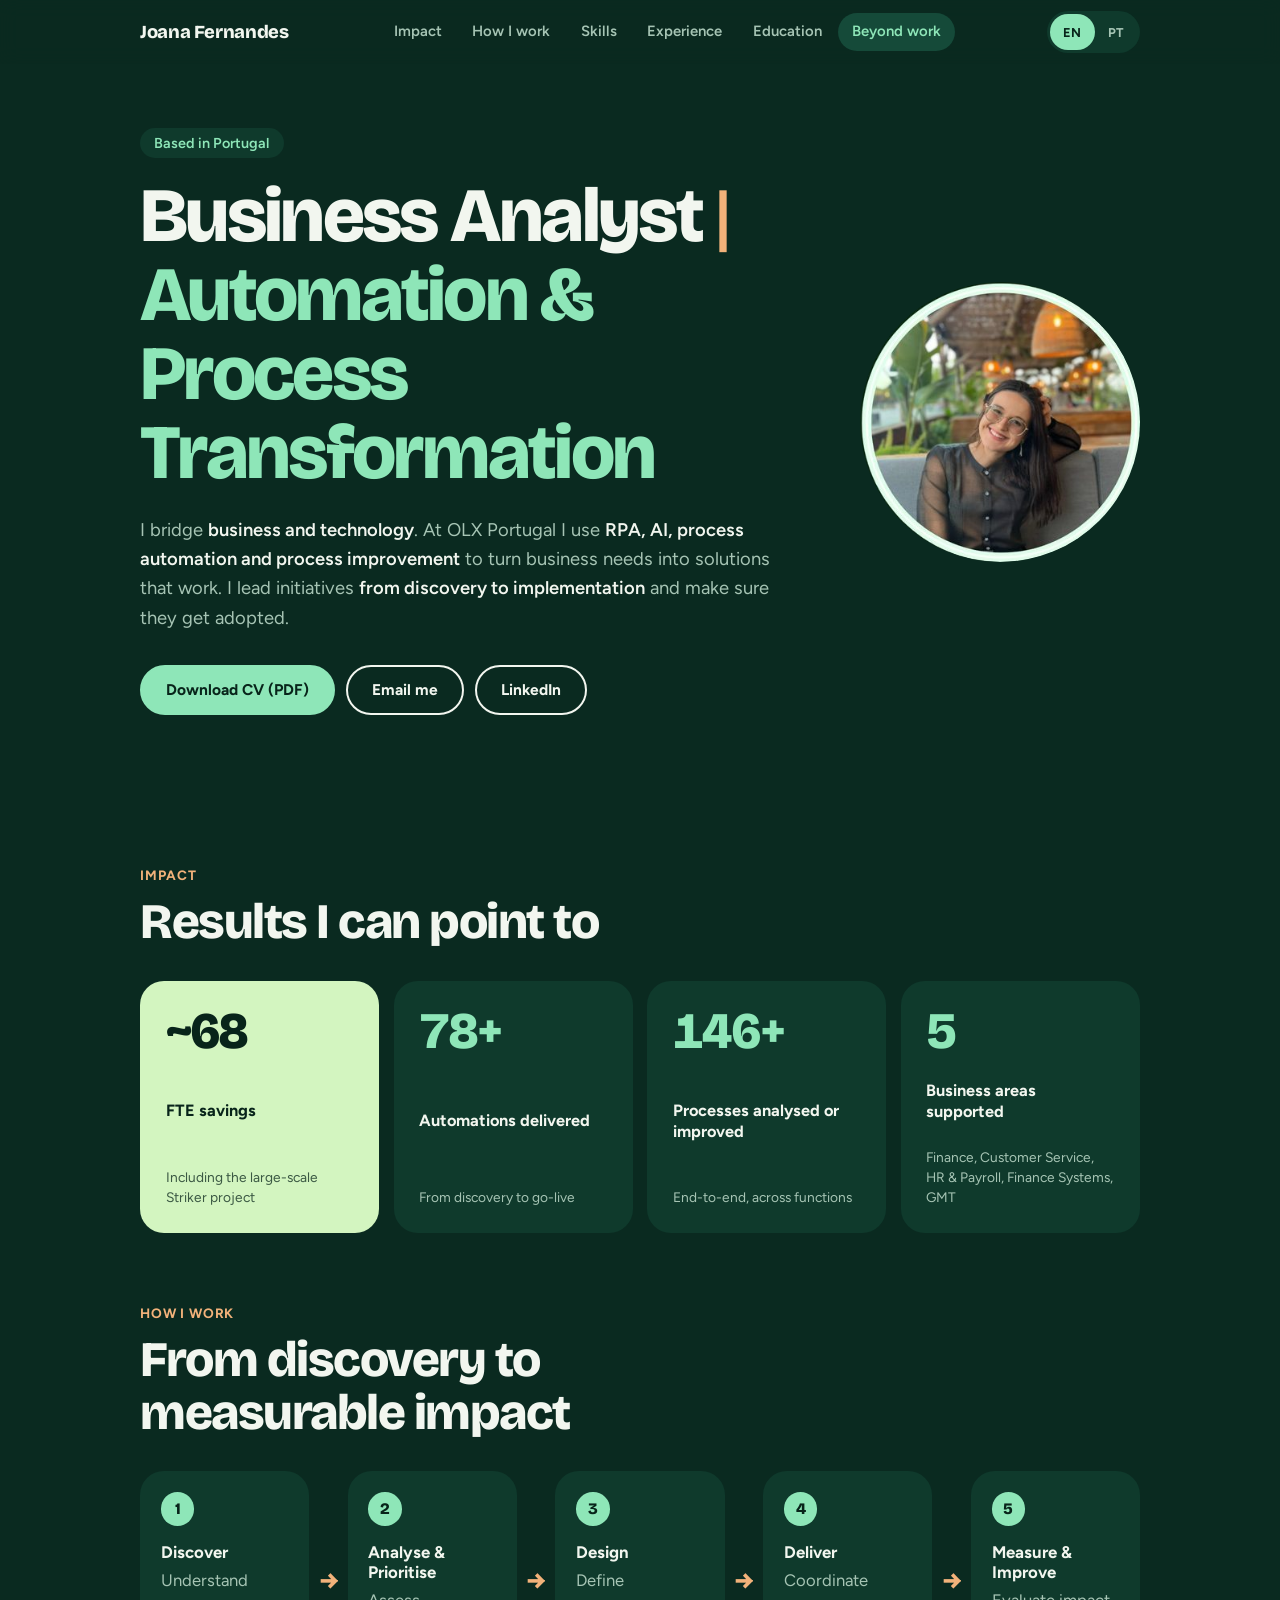
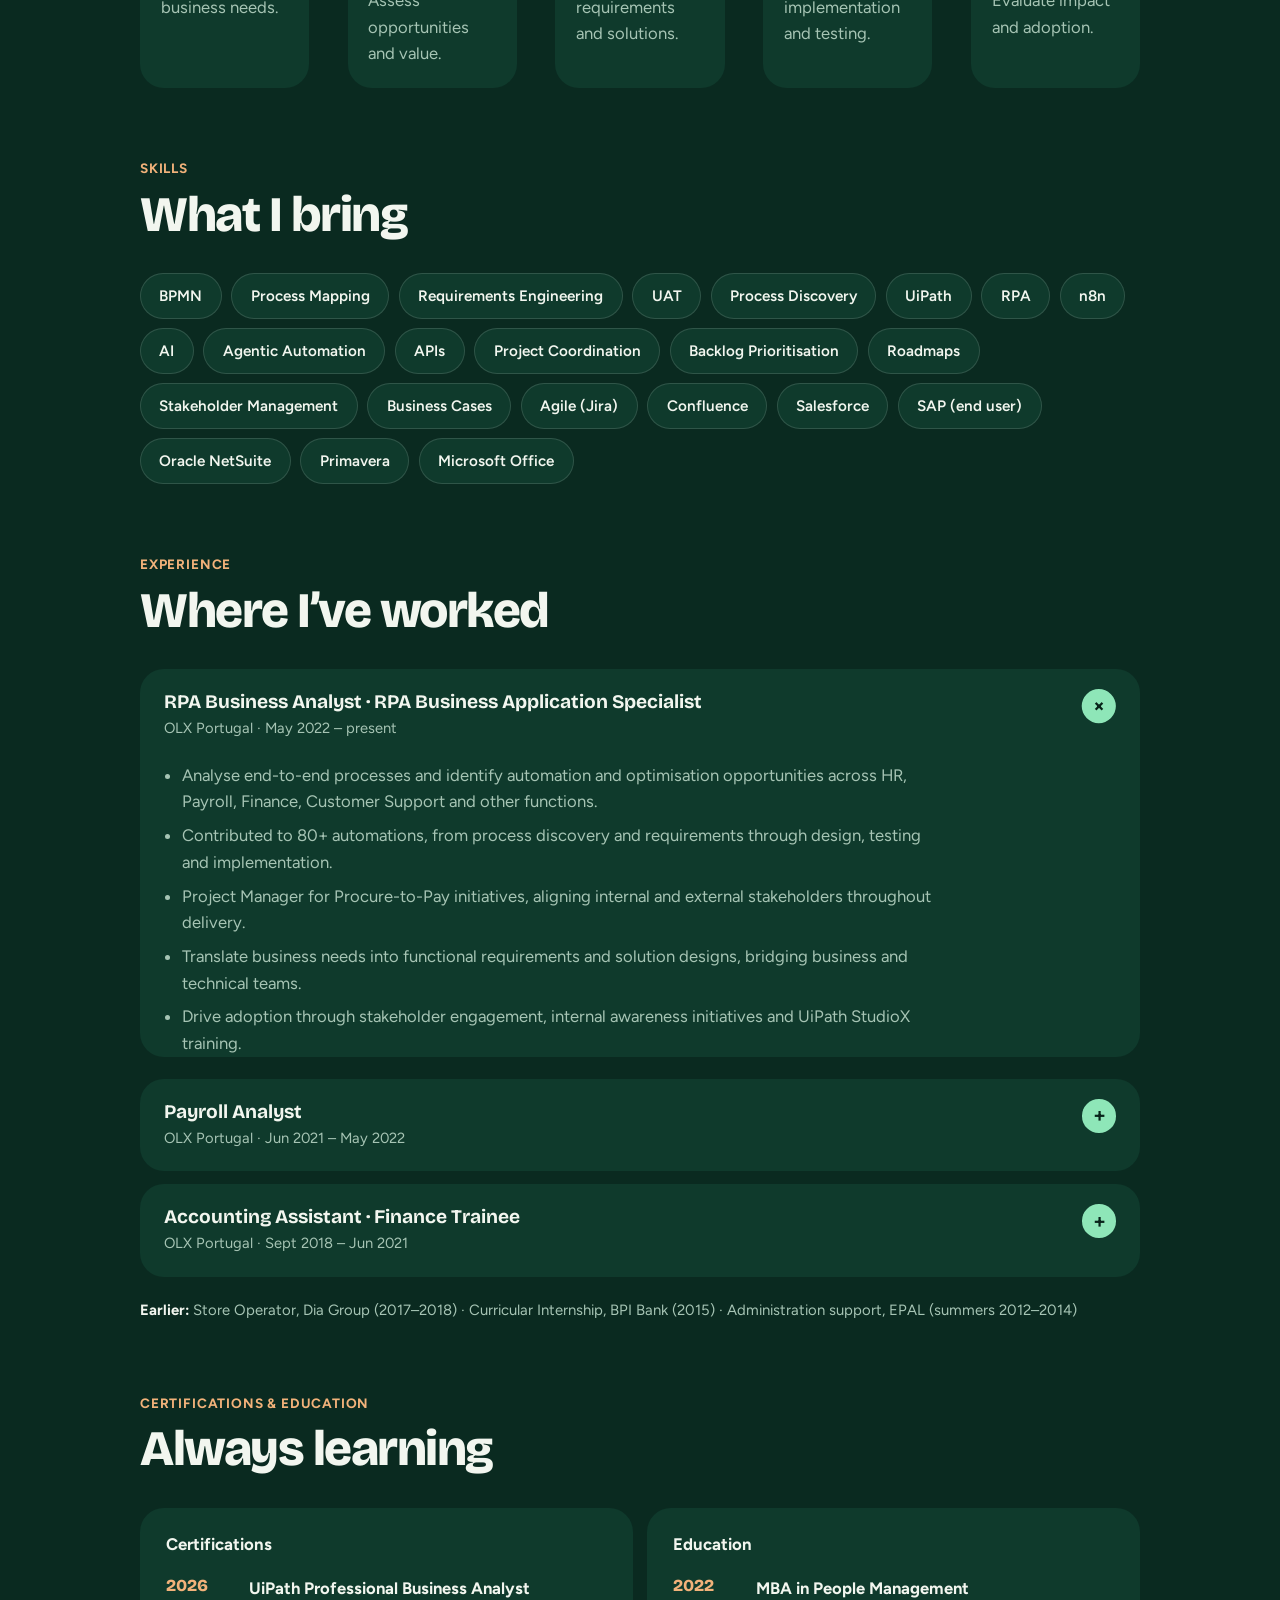
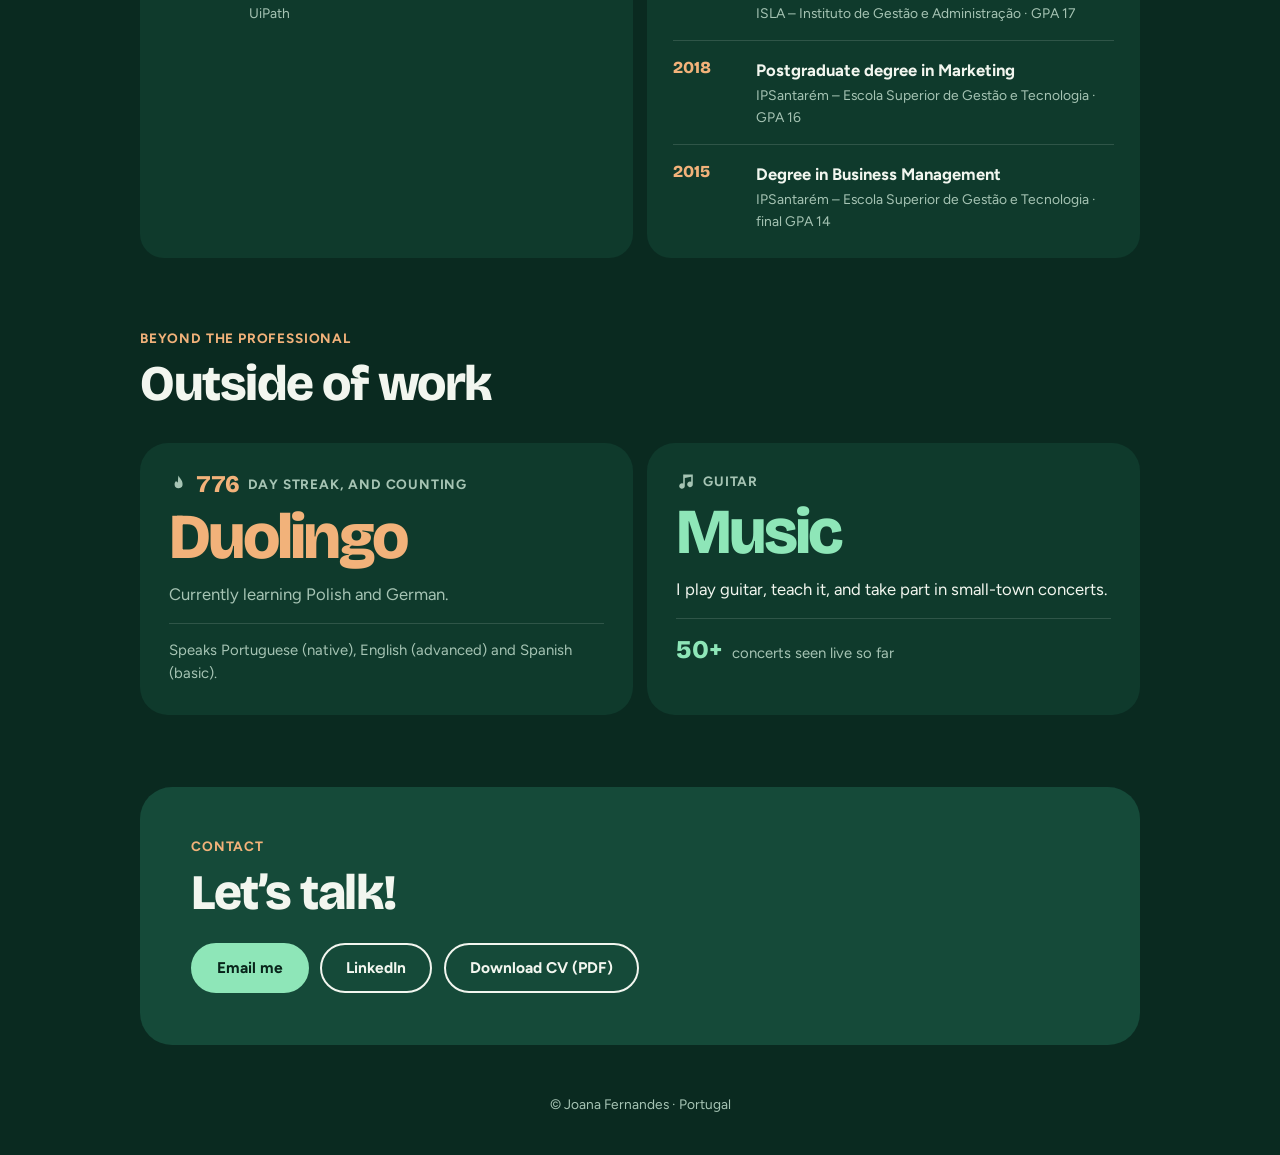
==== commit c5a43ce5: "Add files via upload" ====
--- a/index.html
+++ b/index.html
@@ -29,7 +29,7 @@
 <link href="https://fonts.googleapis.com/css2?family=Bricolage+Grotesque:opsz,wght@12..96,500;12..96,700;12..96,800&family=Figtree:wght@400;500;600;700&display=swap" rel="stylesheet">
 <script type="application/ld+json">{"@context":"https://schema.org","@type":"Person","name":"Joana Fernandes","jobTitle":"Business Analyst – Automation & Process Transformation","worksFor":{"@type":"Organization","name":"OLX Portugal"},"sameAs":["https://www.linkedin.com/in/joanamargaridafernandes"]}</script>
 <style>
-:root{--bg:#0a2a20;--card:#0f3a2c;--card2:#154a39;--ink:#f2f6ef;--muted:#a6c4b4;--mint:#8ee6b8;--peach:#d3f5c0;--dark:#08241a;--line:rgba(242,246,239,.14);color-scheme:dark;
+:root{--bg:#0a2a20;--card:#0f3a2c;--card2:#154a39;--ink:#f2f6ef;--muted:#a6c4b4;--mint:#8ee6b8;--peach:#f2b27a;--dark:#08241a;--line:rgba(242,246,239,.14);color-scheme:dark;
 --head:"Bricolage Grotesque",system-ui,-apple-system,"Segoe UI",sans-serif;--sans:"Figtree",system-ui,-apple-system,"Segoe UI",sans-serif;
 box-sizing:border-box;padding-top:env(safe-area-inset-top,0px);padding-bottom:env(safe-area-inset-bottom,0px)}
 *{box-sizing:border-box}
@@ -79,7 +79,7 @@
 .m b{display:block;font:800 clamp(2.2rem,9vw,3.2rem)/1 var(--head);letter-spacing:-.04em;color:var(--mint);font-variant-numeric:lining-nums tabular-nums}
 .m strong{display:block;font-size:1.02rem;margin-bottom:.2rem;line-height:1.3}
 .m .s{display:block;font-size:.86rem;color:var(--muted);line-height:1.45}
-.m:first-child{background:var(--peach);color:var(--dark)}
+.m:first-child{background:#d3f5c0;color:var(--dark)}
 .m:first-child b{color:var(--dark)}
 .m:first-child .s{color:rgba(8,36,26,.75)}
 @media (min-width:860px){.metrics{grid-template-columns:repeat(4,1fr)}.m{padding:1.6rem}}
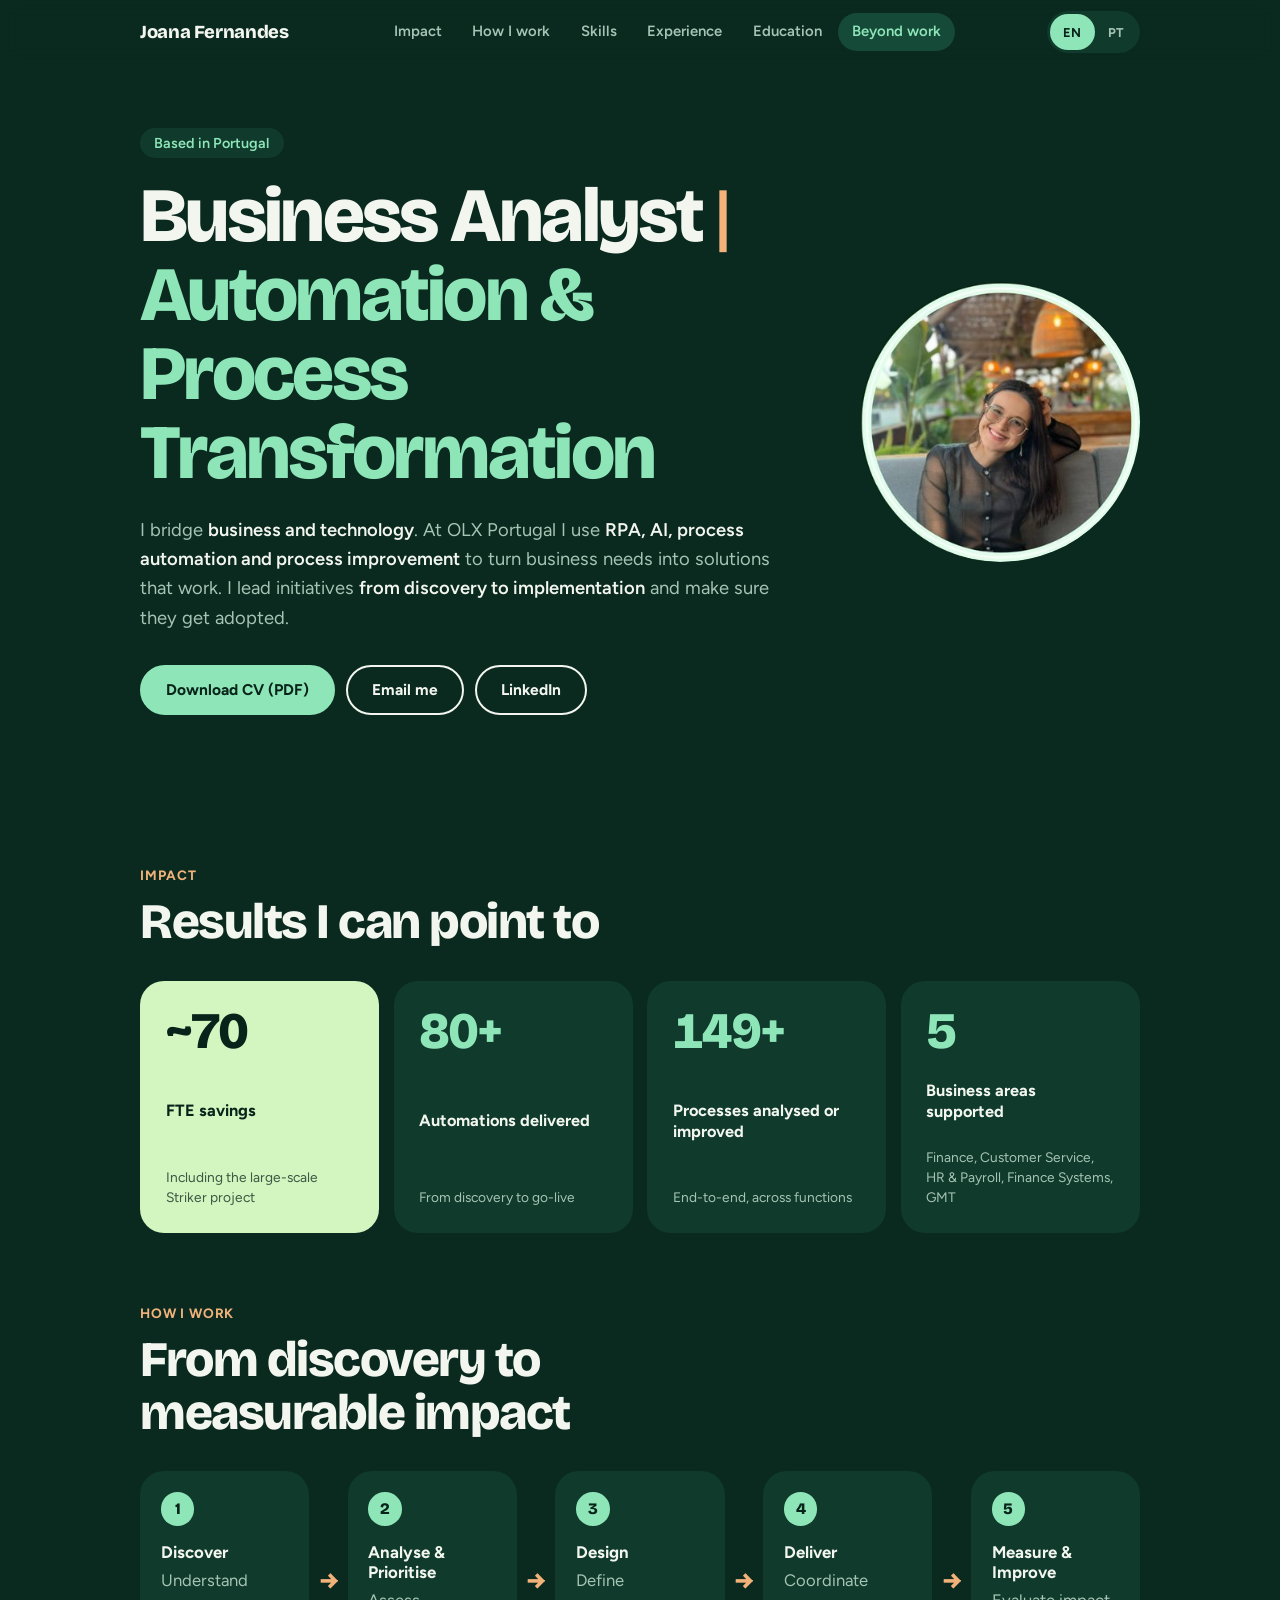
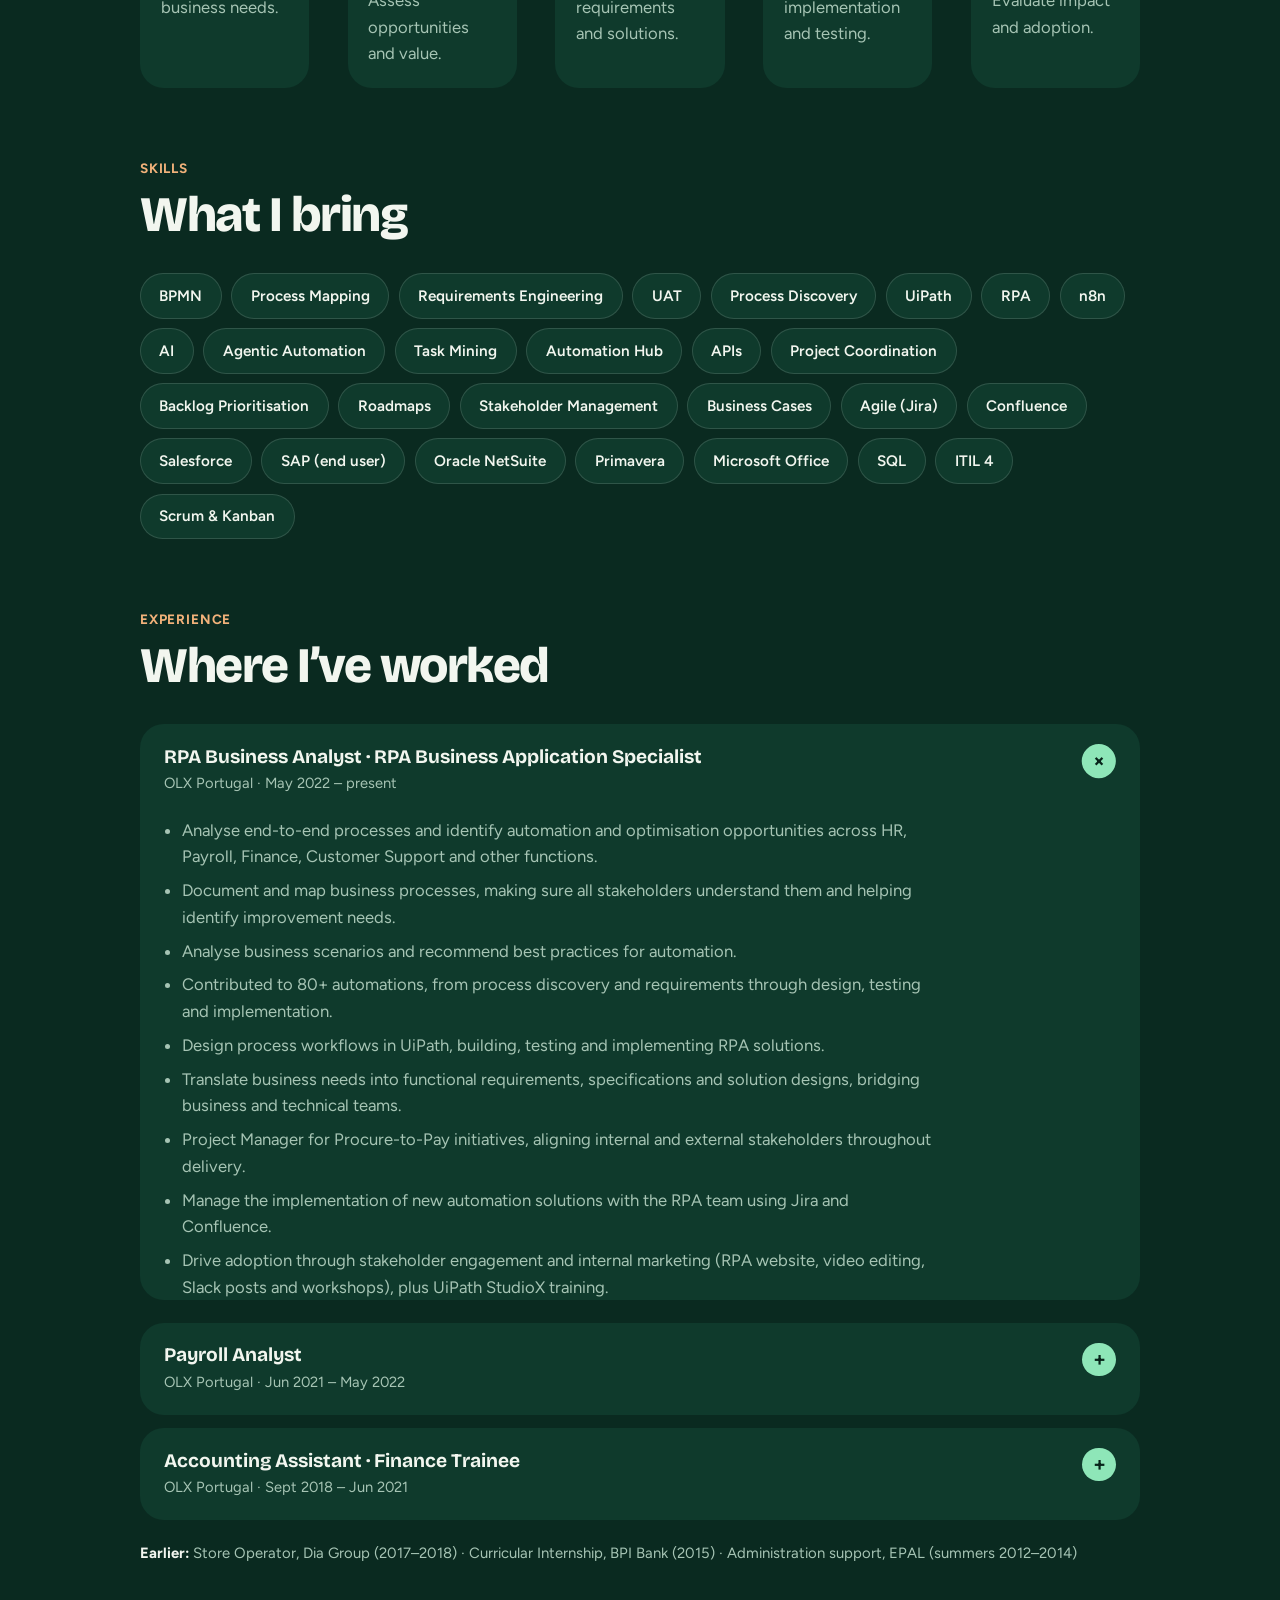
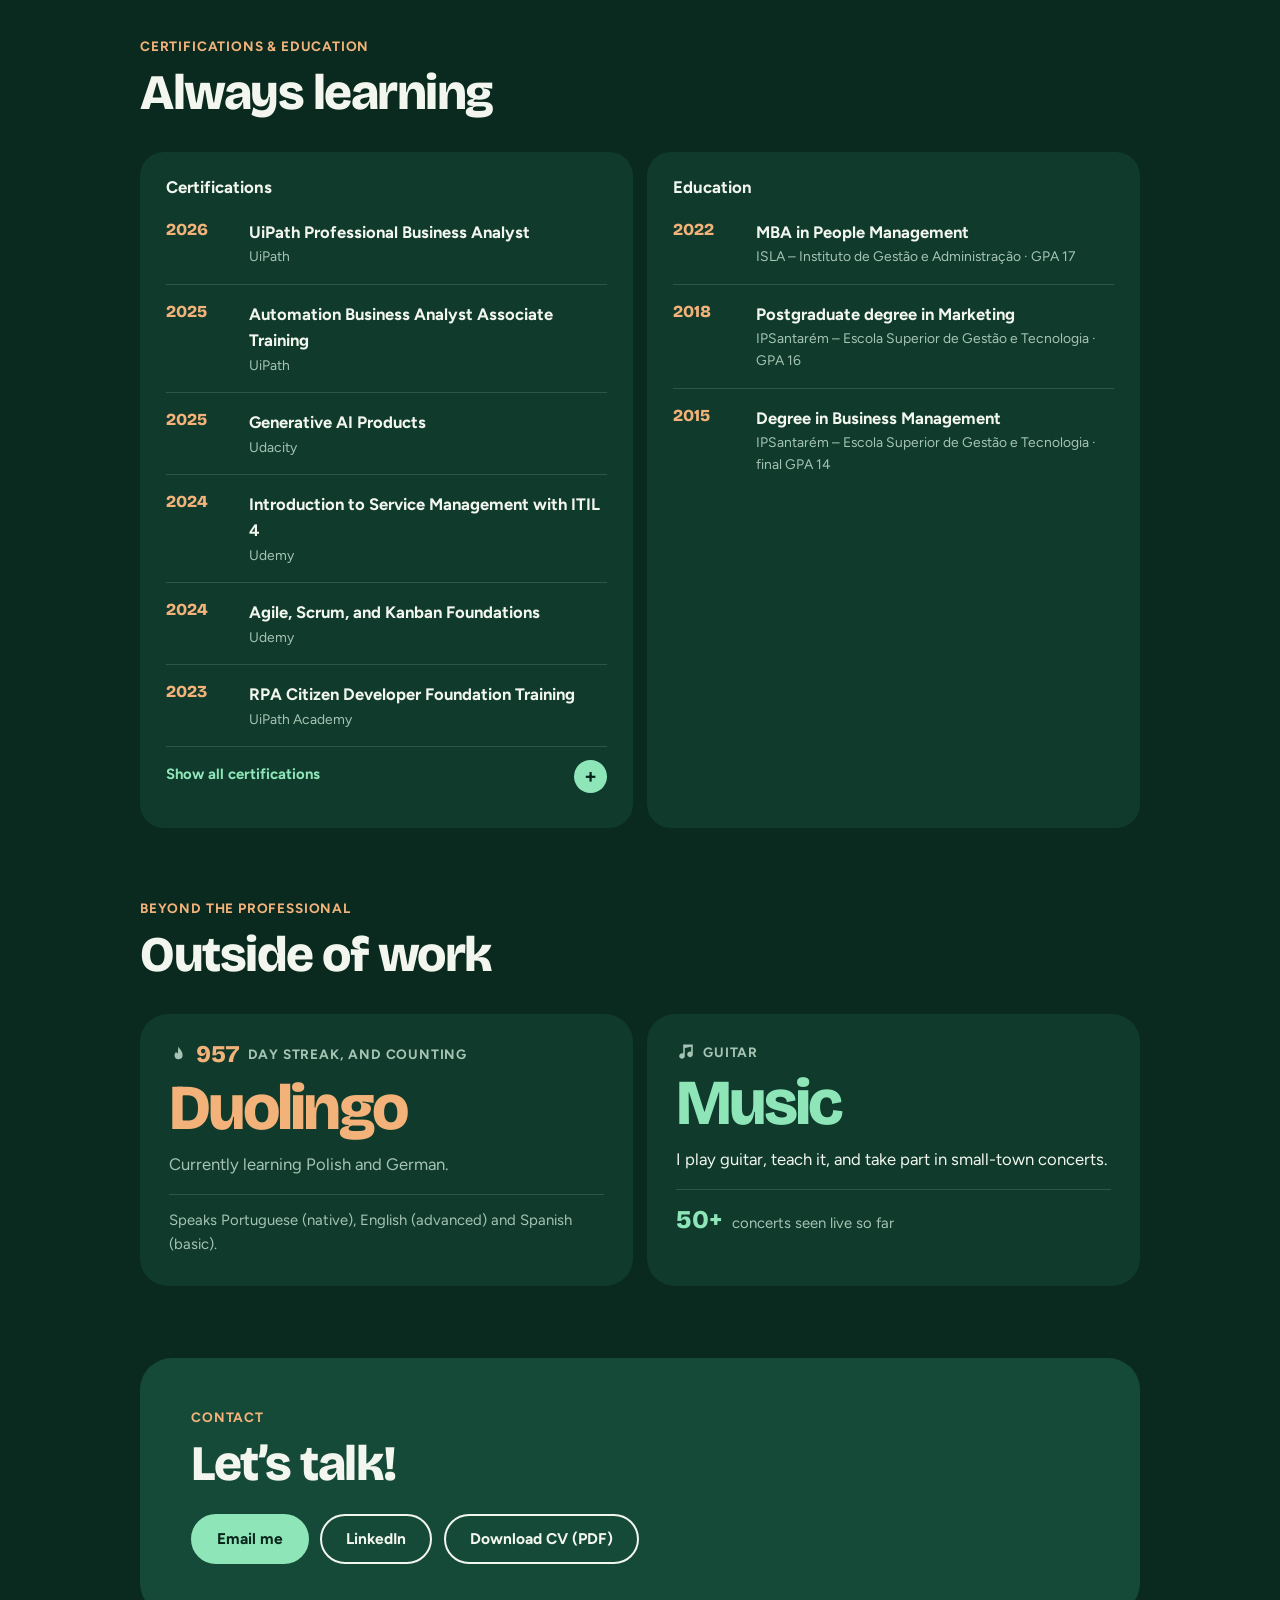
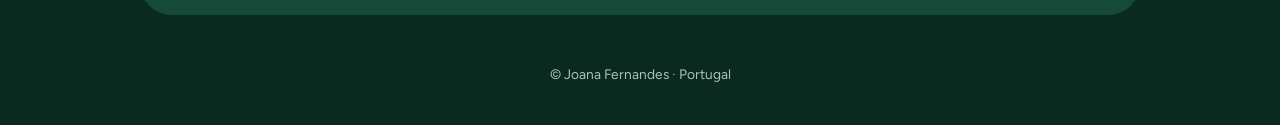
==== commit cbd5bafe: "Add files via upload" ====
--- a/index.html
+++ b/index.html
@@ -7,22 +7,15 @@
 <meta name="description" content="Business Analyst bridging business and technology: RPA, AI and process improvement. 80+ automations and ~70 FTE savings across 5 business areas.">
 <meta name="author" content="Joana Fernandes">
 <meta name="theme-color" content="#0a2a20">
-<link rel="canonical" href="https://YOUR-USERNAME.github.io/">
 <meta property="og:type" content="website">
 <meta property="og:site_name" content="Joana Fernandes">
 <meta property="og:title" content="Joana Fernandes | Business Analyst – Automation &amp; Process Transformation">
 <meta property="og:description" content="Bridging business and technology with RPA, AI and process improvement. 80+ automations and ~70 FTE savings across 5 business areas.">
-<meta property="og:url" content="https://YOUR-USERNAME.github.io/">
-<meta property="og:image" content="https://YOUR-USERNAME.github.io/og-image.png">
-<meta property="og:image:width" content="1200">
-<meta property="og:image:height" content="630">
-<meta property="og:image:alt" content="Joana Fernandes, Business Analyst – Automation and Process Transformation">
 <meta property="og:locale" content="en_GB">
 <meta property="og:locale:alternate" content="pt_PT">
-<meta name="twitter:card" content="summary_large_image">
+<meta name="twitter:card" content="summary">
 <meta name="twitter:title" content="Joana Fernandes | Business Analyst – Automation &amp; Process Transformation">
 <meta name="twitter:description" content="Bridging business and technology with RPA, AI and process improvement.">
-<meta name="twitter:image" content="https://YOUR-USERNAME.github.io/og-image.png">
 <link rel="icon" href="data:image/svg+xml,%3Csvg xmlns='http://www.w3.org/2000/svg' viewBox='0 0 64 64'%3E%3Crect width='64' height='64' rx='10' fill='%230a2a20'/%3E%3Ctext x='32' y='43' font-family='Arial,sans-serif' font-size='30' font-weight='700' text-anchor='middle' fill='%238ee6b8'%3EJF%3C/text%3E%3C/svg%3E">
 <link rel="preconnect" href="https://fonts.googleapis.com">
 <link rel="preconnect" href="https://fonts.gstatic.com" crossorigin>
@@ -128,6 +121,10 @@
 .rv{opacity:0;transform:translateY(14px);transition:opacity .6s ease,transform .6s cubic-bezier(.2,.7,.2,1)}
 .rv.in{opacity:1;transform:none}
 @media (prefers-reduced-motion:reduce){html{scroll-behavior:auto}.rv{opacity:1;transform:none;transition:none}.btn:hover{transform:none}}
+details.more{background:none;border-radius:0;margin:0;padding:0}
+details.more:hover{background:none}
+details.more summary{padding:1rem 3rem 1rem 0;font-weight:700;font-size:.93rem;color:var(--mint)}
+details.more summary::after{top:.8rem}
 @media print{header{display:none}}
 </style>
 </head>
@@ -190,28 +187,18 @@
 <section id="skills"><div class="wrap">
   <p class="lab"><span lang="en">Skills</span><span lang="pt">Competências</span></p>
   <h2><span lang="en">What I bring</span><span lang="pt">O que trago</span></h2>
-  <div class="cloud"><span>BPMN</span><span>Process Mapping</span><span>Requirements Engineering</span><span>UAT</span><span>Process Discovery</span><span>UiPath</span><span>RPA</span><span>n8n</span><span><span lang="en">AI</span><span lang="pt">IA</span></span><span>Agentic Automation</span><span>APIs</span><span>Project Coordination</span><span>Backlog Prioritisation</span><span>Roadmaps</span><span>Stakeholder Management</span><span>Business Cases</span><span>Agile (Jira)</span><span>Confluence</span><span>Salesforce</span><span>SAP (end user)</span><span>Oracle NetSuite</span><span>Primavera</span><span>Microsoft Office</span></div>
+  <div class="cloud"><span>BPMN</span><span>Process Mapping</span><span>Requirements Engineering</span><span>UAT</span><span>Process Discovery</span><span>UiPath</span><span>RPA</span><span>n8n</span><span><span lang="en">AI</span><span lang="pt">IA</span></span><span>Agentic Automation</span><span>Task Mining</span><span>Automation Hub</span><span>APIs</span><span>Project Coordination</span><span>Backlog Prioritisation</span><span>Roadmaps</span><span>Stakeholder Management</span><span>Business Cases</span><span>Agile (Jira)</span><span>Confluence</span><span>Salesforce</span><span>SAP (end user)</span><span>Oracle NetSuite</span><span>Primavera</span><span>Microsoft Office</span><span>SQL</span><span>ITIL 4</span><span>Scrum &amp; Kanban</span></div>
 </div></section>
 
 <section id="experience"><div class="wrap">
   <p class="lab"><span lang="en">Experience</span><span lang="pt">Experiência</span></p>
   <h2><span lang="en">Where I’ve worked</span><span lang="pt">Onde trabalhei</span></h2>
   <details open><summary><strong>RPA Business Analyst · RPA Business Application Specialist</strong><small>OLX Portugal · <span lang="en">May 2022 – present</span><span lang="pt">maio 2022 – presente</span></small></summary>
-    <ul>
-      <li><span lang="en">Analyse end-to-end processes and identify automation and optimisation opportunities across HR, Payroll, Finance, Customer Support and other functions.</span><span lang="pt">Analiso processos end-to-end e identifico oportunidades de automação e otimização em RH, Payroll, Finance, Customer Support e outras funções.</span></li>
-      <li><span lang="en">Contributed to 80+ automations, from process discovery and requirements through design, testing and implementation.</span><span lang="pt">Contribuí para mais de 80 automatizações, do process discovery e levantamento de requisitos ao design, testes e implementação.</span></li>
-      <li><span lang="en">Project Manager for Procure-to-Pay initiatives, aligning internal and external stakeholders throughout delivery.</span><span lang="pt">Project Manager de iniciativas Procure-to-Pay, alinhando stakeholders internos e externos ao longo da entrega.</span></li>
-      <li><span lang="en">Translate business needs into functional requirements and solution designs, bridging business and technical teams.</span><span lang="pt">Traduzo necessidades de negócio em requisitos funcionais e desenhos de solução, fazendo a ponte entre negócio e equipas técnicas.</span></li>
-      <li><span lang="en">Drive adoption through stakeholder engagement, internal awareness initiatives and UiPath StudioX training.</span><span lang="pt">Promovo a adoção através do envolvimento de stakeholders, iniciativas internas de sensibilização e formação em UiPath StudioX.</span></li>
-    </ul></details>
+    <ul><li><span lang="en">Analyse end-to-end processes and identify automation and optimisation opportunities across HR, Payroll, Finance, Customer Support and other functions.</span><span lang="pt">Analiso processos end-to-end e identifico oportunidades de automação e otimização em RH, Payroll, Finance, Customer Support e outras funções.</span></li><li><span lang="en">Document and map business processes, making sure all stakeholders understand them and helping identify improvement needs.</span><span lang="pt">Documento e mapeio processos de negócio, garantindo que todas as partes interessadas os compreendem e ajudando a identificar necessidades de melhoria.</span></li><li><span lang="en">Analyse business scenarios and recommend best practices for automation.</span><span lang="pt">Analiso cenários de negócio e recomendo boas práticas de automação.</span></li><li><span lang="en">Contributed to 80+ automations, from process discovery and requirements through design, testing and implementation.</span><span lang="pt">Contribuí para mais de 80 automatizações, do process discovery e levantamento de requisitos ao design, testes e implementação.</span></li><li><span lang="en">Design process workflows in UiPath, building, testing and implementing RPA solutions.</span><span lang="pt">Desenho fluxos de processo em UiPath, construindo, testando e implementando soluções RPA.</span></li><li><span lang="en">Translate business needs into functional requirements, specifications and solution designs, bridging business and technical teams.</span><span lang="pt">Traduzo necessidades de negócio em requisitos funcionais, especificações e desenhos de solução, fazendo a ponte entre negócio e equipas técnicas.</span></li><li><span lang="en">Project Manager for Procure-to-Pay initiatives, aligning internal and external stakeholders throughout delivery.</span><span lang="pt">Project Manager de iniciativas Procure-to-Pay, alinhando stakeholders internos e externos ao longo da entrega.</span></li><li><span lang="en">Manage the implementation of new automation solutions with the RPA team using Jira and Confluence.</span><span lang="pt">Giro a implementação de novas soluções de automação com a equipa de RPA, usando Jira e Confluence.</span></li><li><span lang="en">Drive adoption through stakeholder engagement and internal marketing (RPA website, video editing, Slack posts and workshops), plus UiPath StudioX training.</span><span lang="pt">Promovo a adoção através do envolvimento de stakeholders e de marketing interno (website de RPA, edição de vídeo, publicações no Slack e workshops), além de formação em UiPath StudioX.</span></li></ul></details>
   <details><summary><strong>Payroll Analyst</strong><small>OLX Portugal · Jun 2021 – <span lang="en">May 2022</span><span lang="pt">maio 2022</span></small></summary>
-    <ul>
-      <li><span lang="en">Processed payroll data and employee changes, including taxes, deductions, employment status and leave.</span><span lang="pt">Processamento de dados salariais e alterações de colaboradores, incluindo impostos, deduções, situação contratual e licenças.</span></li>
-      <li><span lang="en">Prepared tax reports, supported accounting accruals and postings, and answered employee queries.</span><span lang="pt">Preparação de relatórios fiscais, apoio a acréscimos e lançamentos contabilísticos e esclarecimento de dúvidas dos colaboradores.</span></li></ul></details>
+    <ul><li><span lang="en">Processed payroll data and changes in status, taxes, deductions and leave.</span><span lang="pt">Processamento de dados salariais e alterações de situação, impostos, deduções e licenças.</span></li><li><span lang="en">Processed employee payslips.</span><span lang="pt">Processamento de recibos de vencimento dos colaboradores.</span></li><li><span lang="en">Handled Social Security and FCT admissions and terminations.</span><span lang="pt">Admissões e cessações na Segurança Social e no FCT.</span></li><li><span lang="en">Managed meal card requests and maintenance.</span><span lang="pt">Gestão de pedidos e manutenção de cartões refeição.</span></li><li><span lang="en">Prepared tax reports and supported accounting accruals and postings.</span><span lang="pt">Preparação de relatórios fiscais e apoio a acréscimos e lançamentos contabilísticos.</span></li><li><span lang="en">Maintained employee payroll data in the payroll system and assisted employees, Finance and HR with their queries.</span><span lang="pt">Manutenção dos dados salariais dos colaboradores no sistema de payroll e apoio a colaboradores, Finance e RH nas suas dúvidas.</span></li></ul></details>
   <details><summary><strong>Accounting Assistant · Finance Trainee</strong><small>OLX Portugal · Sept 2018 – Jun 2021</small></summary>
-    <ul>
-      <li><span lang="en">Supported invoice processing, financial documentation and the recording of receipts and payments.</span><span lang="pt">Apoio ao processamento de faturas, documentação financeira e registo de recebimentos e pagamentos.</span></li>
-      <li><span lang="en">Reconciled financial accounts, kept accounts receivable records and supported Finance improvement projects.</span><span lang="pt">Reconciliação de contas, manutenção de contas a receber e apoio a projetos de melhoria em Finance.</span></li></ul></details>
+    <ul><li><span lang="en">Supported invoicing and documentation; processed and posted incoming invoices and recorded receipts and payments.</span><span lang="pt">Apoio à faturação e documentação; processamento e lançamento de faturas recebidas e registo de recebimentos e pagamentos.</span></li><li><span lang="en">Prepared month-end journal entries: accruals, depreciations and monthly revenue recognition.</span><span lang="pt">Preparação de lançamentos de fecho mensal: acréscimos, depreciações e reconhecimento mensal de rédito.</span></li><li><span lang="en">Created Purchase Orders and assisted with the process.</span><span lang="pt">Criação de notas de encomenda e apoio ao processo.</span></li><li><span lang="en">Responsible for cash collection; updated the ageing report and prepared bad debt provisions.</span><span lang="pt">Responsável pela cobrança; atualização do mapa de antiguidade de saldos e preparação de provisões para cobranças duvidosas.</span></li><li><span lang="en">Balance sheet reconciliations, accounts receivable records, and investigating and resolving irregularities and enquiries.</span><span lang="pt">Reconciliações de balanço, manutenção de contas a receber e investigação e resolução de irregularidades e questões.</span></li><li><span lang="en">Assisted with payroll and supported the Finance team on other accounting projects.</span><span lang="pt">Apoio ao payroll e à equipa de Finance noutros projetos de contabilidade.</span></li></ul></details>
   <p class="early"><b><span lang="en">Earlier</span><span lang="pt">Anteriormente</span>:</b> <span lang="en">Store Operator, Dia Group (2017–2018) · Curricular Internship, BPI Bank (2015) · Administration support, EPAL (summers 2012–2014)</span><span lang="pt">Operadora de loja, Dia Group (2017–2018) · Estágio curricular, BPI (2015) · Apoio administrativo, EPAL (verões de 2012–2014)</span></p>
 </div></section>
 
@@ -220,7 +207,7 @@
   <h2><span lang="en">Always learning</span><span lang="pt">Sempre a aprender</span></h2>
   <div class="two">
     <div><h3><span lang="en">Certifications</span><span lang="pt">Certificações</span></h3>
-      <div class="row"><div class="y">2026</div><div><strong>UiPath Professional Business Analyst</strong><small>UiPath <a class="verify" id="verify" href="#education" hidden target="_blank" rel="noopener"><span lang="en">Verify credential</span><span lang="pt">Validar certificado</span></a></small></div></div>
+      <div class="row"><div class="y">2026</div><div><strong>UiPath Professional Business Analyst</strong><small>UiPath</small></div></div><div class="row"><div class="y">2025</div><div><strong>Automation Business Analyst Associate Training</strong><small>UiPath</small></div></div><div class="row"><div class="y">2025</div><div><strong>Generative AI Products</strong><small>Udacity</small></div></div><div class="row"><div class="y">2024</div><div><strong>Introduction to Service Management with ITIL 4</strong><small>Udemy</small></div></div><div class="row"><div class="y">2024</div><div><strong>Agile, Scrum, and Kanban Foundations</strong><small>Udemy</small></div></div><div class="row"><div class="y">2023</div><div><strong>RPA Citizen Developer Foundation Training</strong><small>UiPath Academy</small></div></div><details class="more"><summary><span lang="en">Show all certifications</span><span lang="pt">Ver todas as certificações</span></summary><div class="row"><div class="y">2023</div><div><strong>Learn SQL</strong><small>Codecademy</small></div></div><div class="row"><div class="y">2023</div><div><strong>Build Your First Automation with StudioX</strong><small>UiPath</small></div></div><div class="row"><div class="y">2022</div><div><strong>UiPath Task Mining</strong><small>UiPath</small></div></div><div class="row"><div class="y">2022</div><div><strong>RPA Business Analysis Fundamentals</strong><small>UiPath</small></div></div><div class="row"><div class="y">2022</div><div><strong>UiPath Automation Hub Deep Dive</strong><small>UiPath</small></div></div></details>
     </div>
     <div><h3><span lang="en">Education</span><span lang="pt">Formação académica</span></h3>
       <div class="row"><div class="y">2022</div><div><strong><span lang="en">MBA in People Management</span><span lang="pt">MBA em Gestão de Pessoas</span></strong><small>ISLA – Instituto de Gestão e Administração · <span lang="en">GPA 17</span><span lang="pt">média 17</span></small></div></div>
